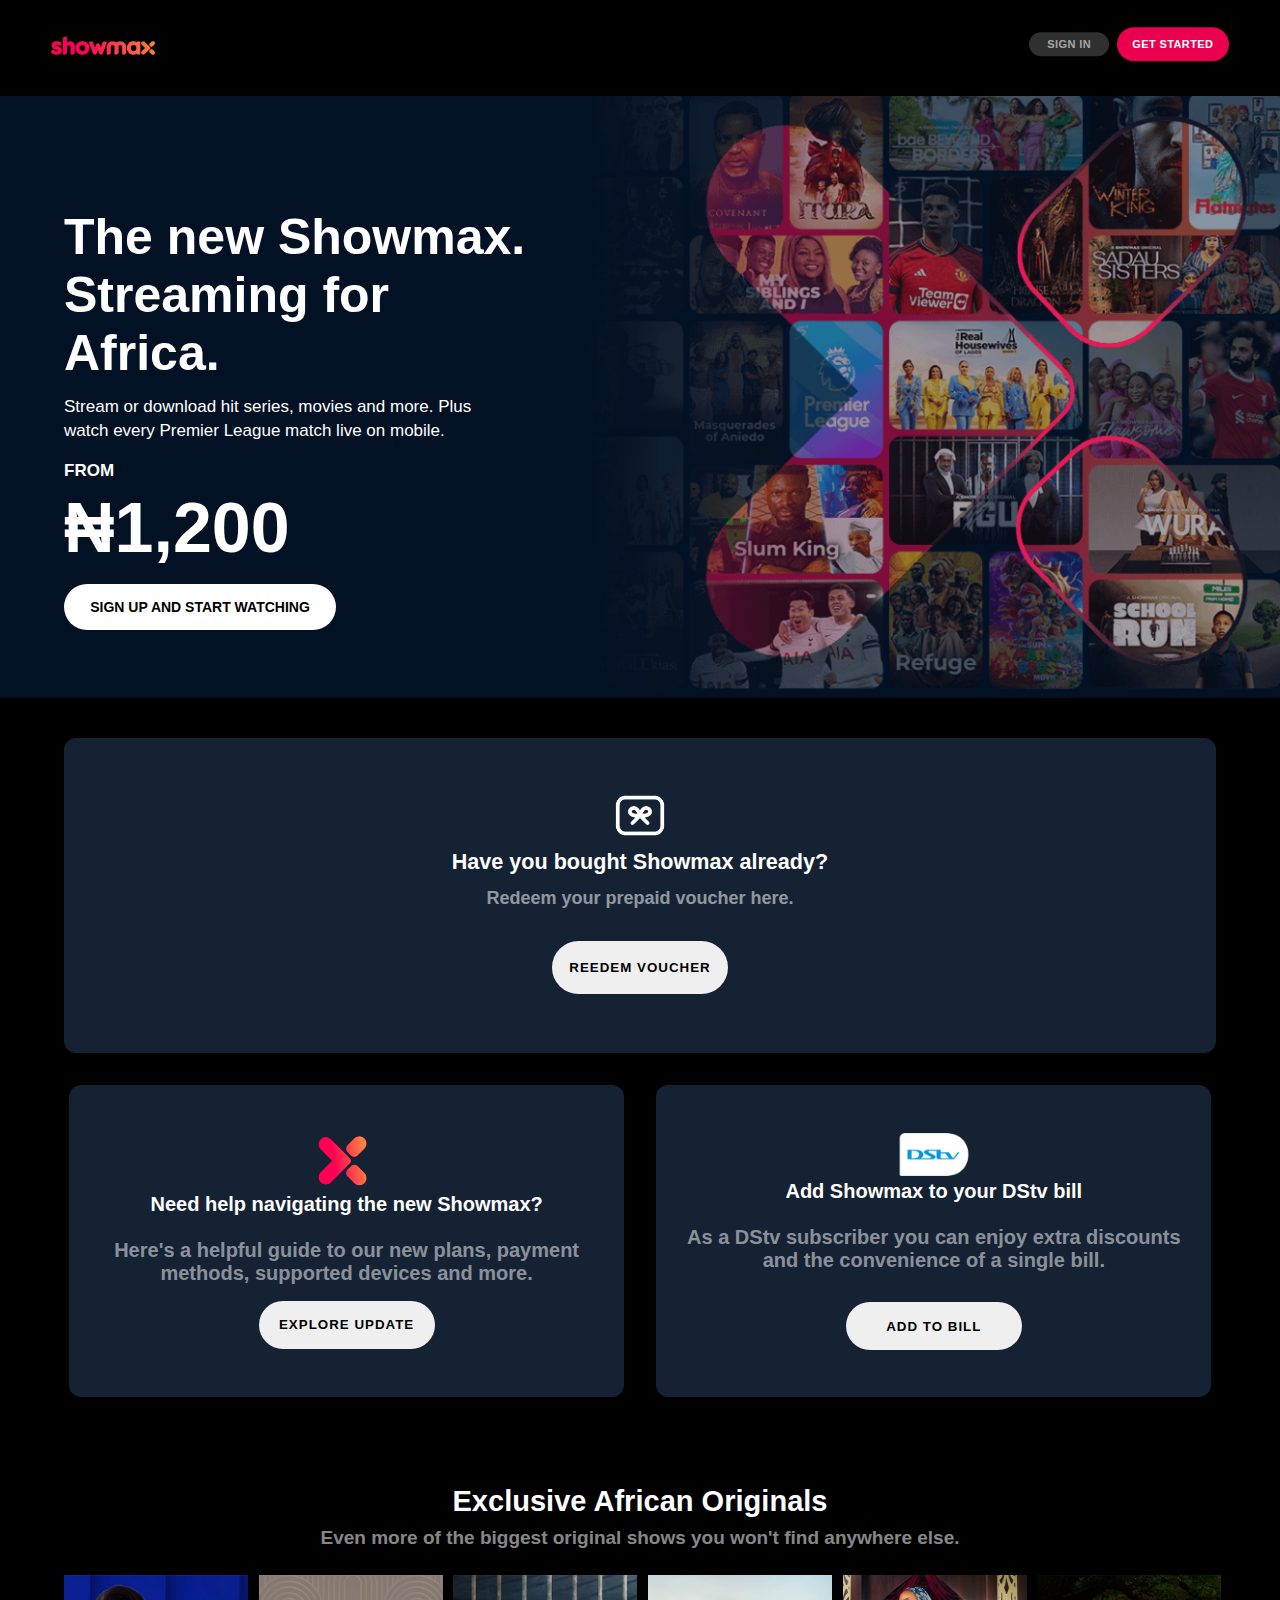
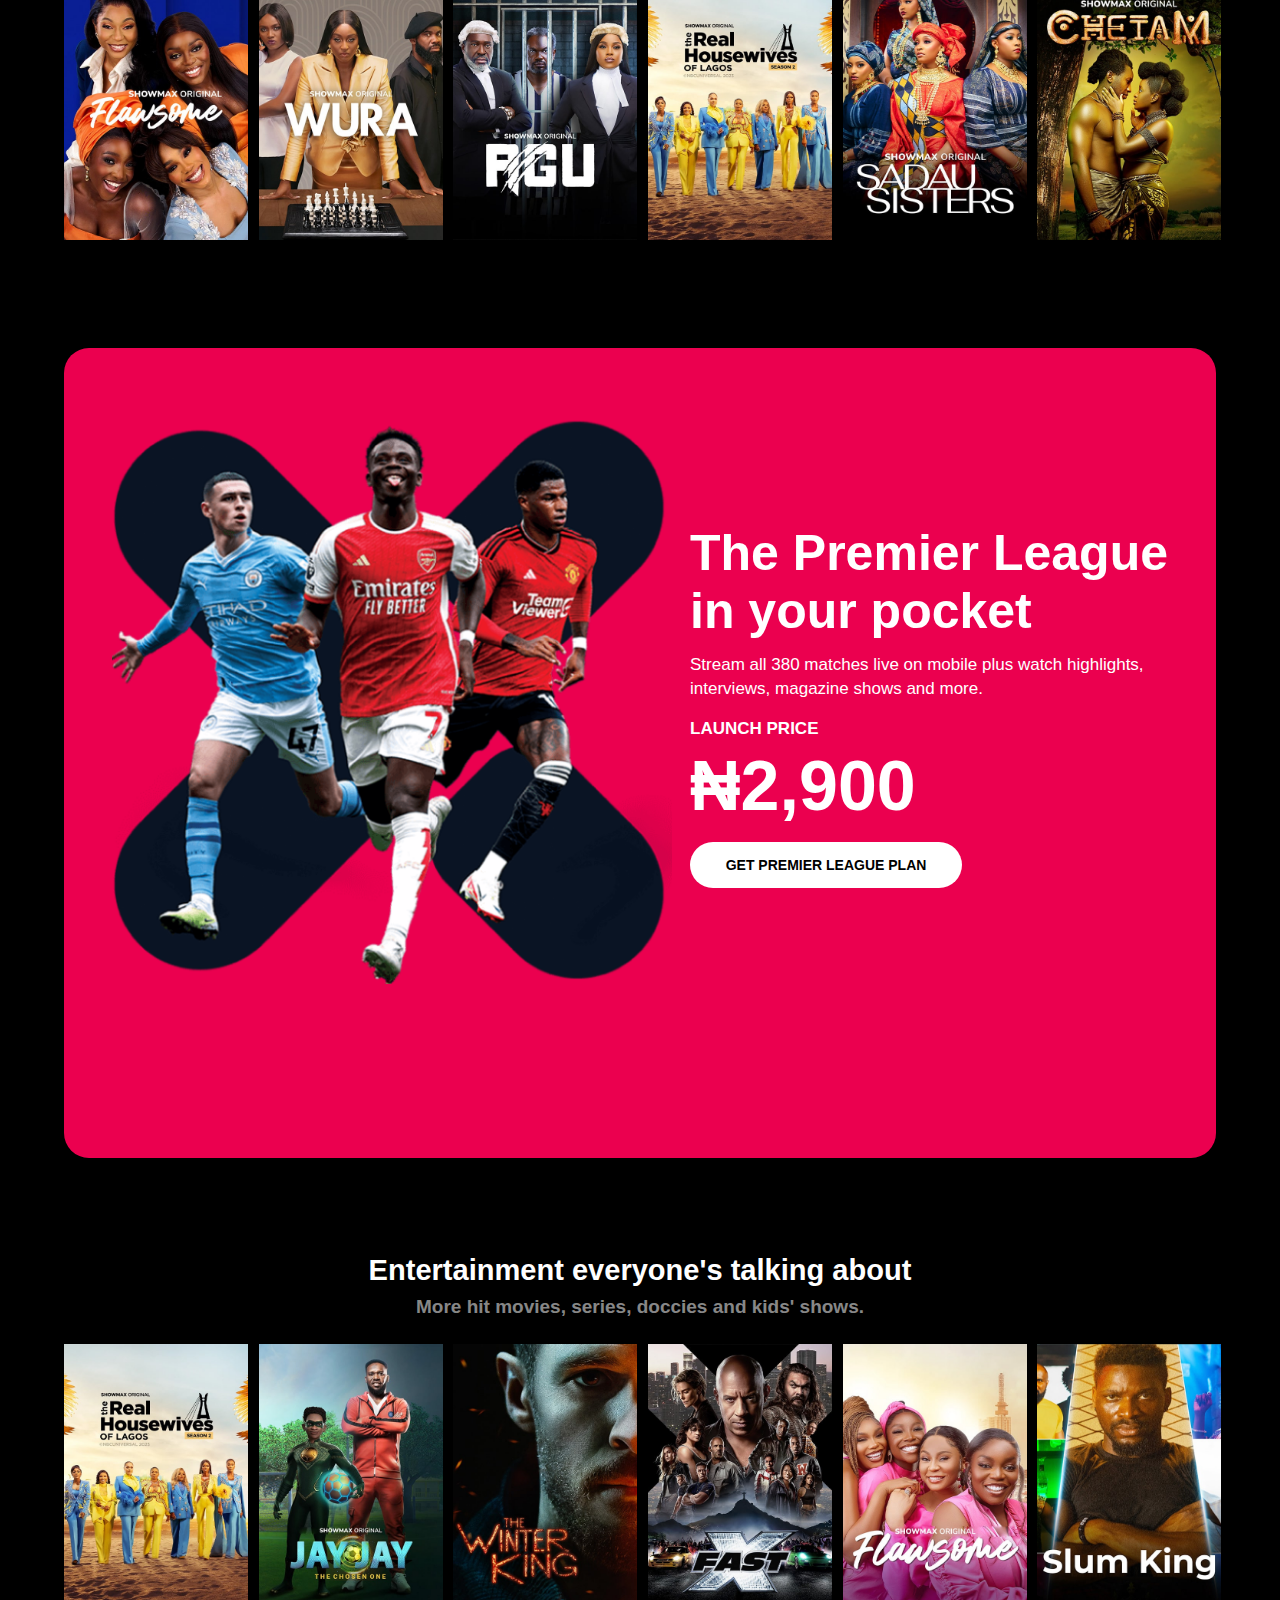
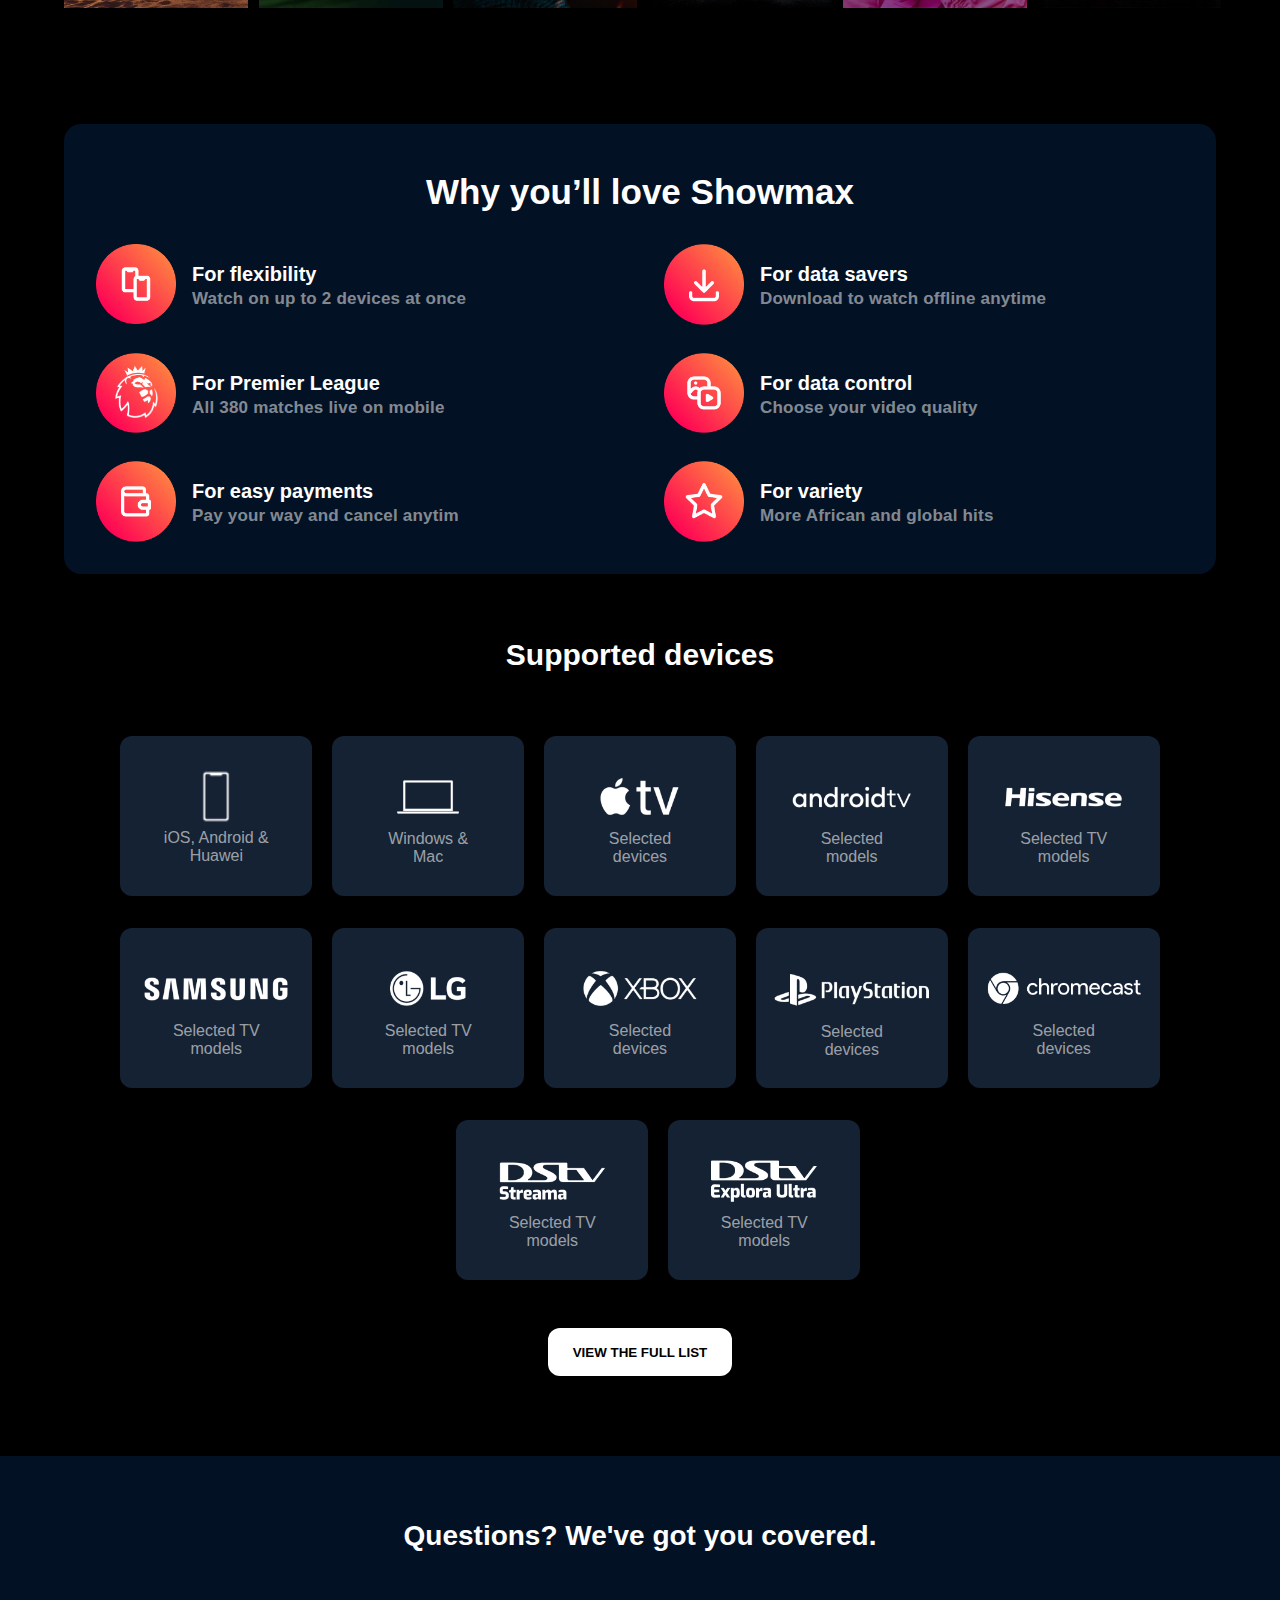
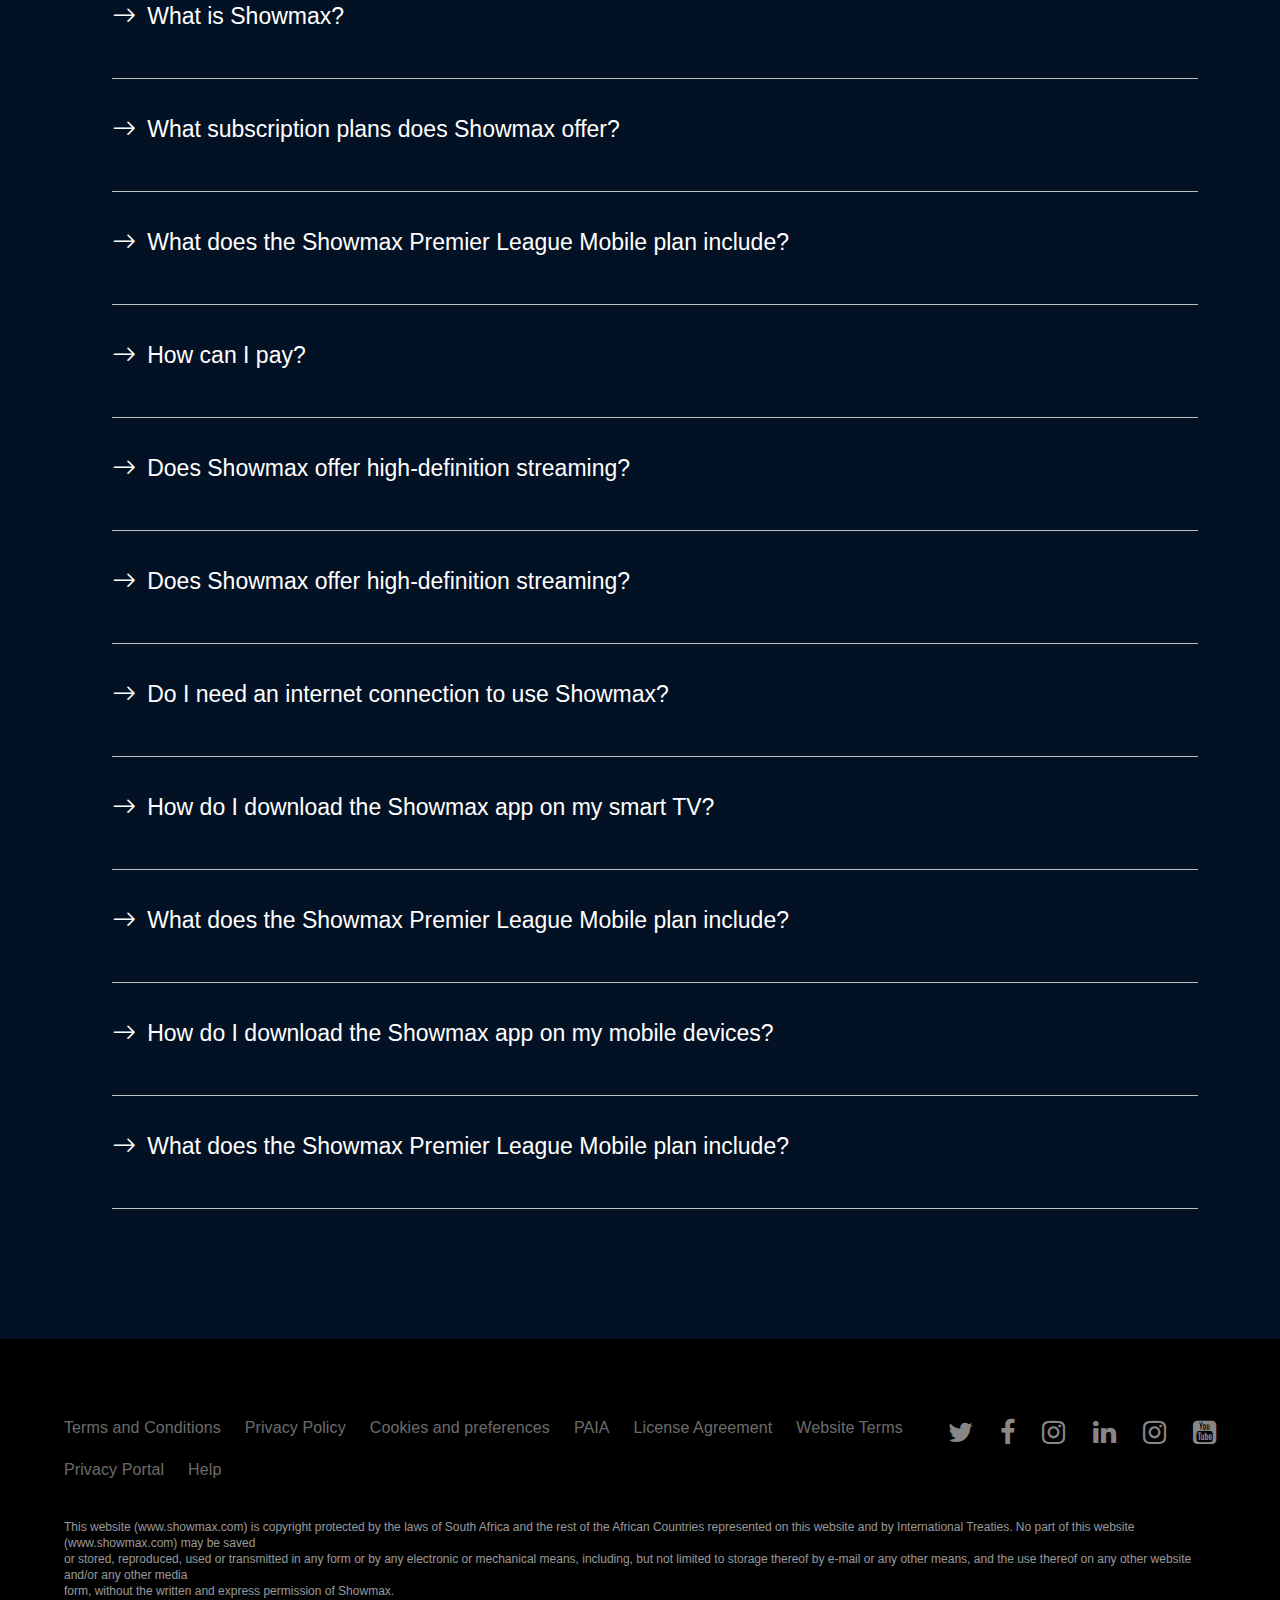
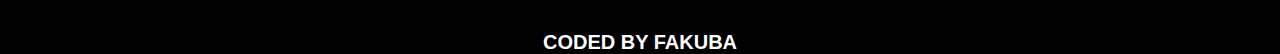
==== index.html @ 528fc51c "All updated files" ====
<!DOCTYPE html>
<html lang="en">
<head>
    <meta charset="UTF-8">
    <meta name="viewport" content="width=device-width, initial-scale=1.0">
    <link rel="stylesheet" href="index.css">
    <link rel="stylesheet" href="https://cdn.jsdelivr.net/npm/bootstrap-icons@1.3.0/font/bootstrap-icons.css">
    <link rel="stylesheet" href="https://cdnjs.cloudflare.com/ajax/libs/font-awesome/4.7.0/css/font-awesome.min.css">
    <title>SHOW MAX</title>
</head>
<body>
    <!-- Header start -->
    <header>
        <nav>
            <div class="logo">
              <a href="./index.html"><img src="IMG-PROJECT/Showmax_logo_full-removebg-preview.png" alt="logo"></a>
                </div>
            <div class="logins">
                    <button class="sign-in"><a href="Sign in/index.html">SIGN IN</a></button>
                    <button class="get-started"><a href="Sign-in con/index.html">GET STARTED</a></button>
                    </div>
         </nav>
    </header>
    <!-- Header ends -->

    <!-- hero page start -->
     <div class="section-1">
        <div class="section-1-inner">
            <div class="text">
                <p>The new Showmax.<br>Streaming for Africa.<span>Stream or download hit series, movies and more. Plus<br>
                    watch every Premier League match live on mobile.</span><break class="break">FROM</break><br><a> ₦1,200</a>
                    <button class="watch"><a href="Sign-in con/index.html">SIGN UP AND START WATCHING</a></button></p>
                </div>
                <div class="hero-img">
                      <img src="IMG-PROJECT/hero-img 1.PNG" alt="img">
                </div>
            </div>
     </div>
    <!-- hero page ends -->

    <!-- section 2 start -->
    <div class="section-2">
       <div class="section-2-inner">
          <center>
            <div class="img-badge">
                <img src="IMG-PROJECT/voucher-icon-desktop.png" alt="badge">
            </div>
        </center>
          <div class="text">
            <h5>Have you bought Showmax already?
              <p>Redeem your prepaid voucher here.</p></h5>
          </div>
          <div class="voucher"><button><a href="">REEDEM VOUCHER</a></button></div>
        </div>
    </div>
    <!-- section 2 ends -->

    <!-- section 3 start -->

    <div class="section-3">
      <div class="section-3-inner">
           <div class="box-1">
            <center>
                <div class="img-box-1">
                    <img src="IMG-PROJECT/showmax-icon_full-colour_3_02-02-2024 (1).png" alt="">
                    </div>
            </center>
              <div class="text-box-1">
                <h5>Need help navigating the new Showmax?<span><br> Here's a helpful guide to our new plans, payment methods, supported devices and more.</span></h5>

               </div>
              <div class="button-box-1">
                <button><a href="Update/">EXPLORE UPDATE</a></button>
                   </div>
                 </div>
            <div class="box-2">
                <center>
                    <div class="img-box-2">
                        <img src="IMG-PROJECT/dstv-desktop-2x.png" alt="">
                     </div>
                </center>
                <div class="text-box-2">
                    <h5>Add Showmax to your DStv bill<span><br>As a DStv subscriber you can enjoy extra discounts and the convenience of a single bill.</span></h5>
                 </div>
                 <div class="button-box-2">
                    <button><a href="">ADD TO BILL</a></button>
                 </div>

               </div>
         </div>
   </div>
 <!-- section 3 ends -->

 <!-- section-4 start -->
     <div class="section-4">
        <div class="section-4-inner">
             <div class="text-inner">
                 <h5>
                    Exclusive African Originals<br>
                   <span>
                    Even more of the biggest original shows you won't find anywhere else.
                  </span>
                 </h5>
             </div>
            <div class="section-4-inner-advertisement">
               <div class="img-box"><img src="IMG-PROJECT/ng_homepage_showmax originals_01-min.jpg" alt=""></div>
               <div class="img-box"><img src="IMG-PROJECT/ng_homepage_showmax originals_02-min.jpg" alt=""></div>
               <div class="img-box"><img src="IMG-PROJECT/ng_homepage_showmax originals_03-min.jpg" alt=""></div>
               <div class="img-box"><img src="IMG-PROJECT/ng_homepage_showmax originals_04-min.jpg" alt=""></div>
               <div class="img-box"><img src="IMG-PROJECT/ng_homepage_showmax originals_05-min.jpg" alt=""></div>
               <div class="img-box"><img src="IMG-PROJECT/ng_homepage_showmax originals_06-min.jpg" alt=""></div>
               </div>
            </div>
     </div>
<!-- section-4 ends -->

<!-- section 5 start -->
     <div class="section-5">
        <div class="section-5-inner">
          <div class="img-box">
            <img src="IMG-PROJECT/ball.PNG" alt="">
          </div>
          <div class="text">
            <p>The Premier League<br>in your pocket<span>Stream all 380 matches live on mobile plus watch highlights,<br>
               interviews, magazine shows and more.</span><break class="break">LAUNCH PRICE</break><br><a> ₦2,900</a>
                <button class="watch"><a href="">GET PREMIER LEAGUE PLAN</a></button></p>
         </div>

        </div>
</div>


<!-- section 5 ends -->

<!-- section 6 start -->

<div class="section-6">
  <div class="section-6-inner">
       <div class="text-inner">
           <h5>
            Entertainment everyone's talking about<br>
             <span>
              More hit movies, series, doccies and kids' shows.
            </span>
           </h5>
       </div>
      <div class="section-6-inner-advertisement">
         <div class="img-box"><img src="IMG-PROJECT/ng_homepage_most popular-01-min.jpg" alt=""></div>
         <div class="img-box"><img src="IMG-PROJECT/ng_homepage_most popular-02-min.jpg" alt=""></div>
         <div class="img-box"><img src="IMG-PROJECT/ng_homepage_most popular-03-min.jpg" alt=""></div>
         <div class="img-box"><img src="IMG-PROJECT/ng_homepage_most popular-04-min.jpg" alt=""></div>
         <div class="img-box"><img src="IMG-PROJECT/ng_homepage_most popular-05-min.jpg" alt=""></div>
         <div class="img-box"><img src="IMG-PROJECT/ng_homepage_most popular-06-min.jpg" alt=""></div>
         </div>
      </div>
</div>
  <!-- section-6 ends -->

  <!-- section 7 start -->
    <div class="section-7">
       <div class="section-7-inner">
        <div class="text-inner">
          <h5>
            Why you’ll love Showmax

          </h5>
         </div>
         <div class="section-7-inner-box">
         <div class="box-control">
          <div class="box-1">
            <div class="boxes">
                <img src="IMG-PROJECT/icon_for-flexibility-01-1_11012024.png" alt="">
            </div>
            <div class="text">
              <h5>For flexibility<br><span>Watch on up to 2 devices at once

              </span></h5>
            </div>
          </div>
          <div class="box-1">
            <div class="boxes">
              <img src="IMG-PROJECT/icon_for-data-savers-01-2_11012024.png" alt="">

            </div>
            <div class="text">
              <h5>For data savers<br><span>Download to watch offline anytime</span></h5>
            </div>
          </div>
          <div class="box-1">
            <div class="boxes">
             <img src="IMG-PROJECT/icon_for-premier-league-01-3_11012024.png" alt="">
            </div>
            <div class="text">
              <h5>For Premier League<br><span>All 380 matches live on mobile</span></h5>
            </div>
          </div>
          <div class="box-1">
            <div class="boxes">
              <img src="IMG-PROJECT/icon_for-data-control-01-4_11012024.png" alt="">
            </div>
            <div class="text">
              <h5>For data control<br><span>Choose your video quality</span></h5>
            </div>
          </div>
          <div class="box-1">
            <div class="boxes">
              <img src="IMG-PROJECT/icon_for-ease-01-5_11012024.png" alt="">
            </div>
            <div class="text">
              <h5>For easy payments<br><span>Pay your way and cancel anytim</span></h5>
            </div>
          </div>
          <div class="box-1">
            <div class="boxes">
                 <img src="IMG-PROJECT/icon_for-variety-01-6_11012024.png" alt="">
            </div>
            <div class="text">
              <h5>For variety<br><span>More African and global hits</span></h5>
            </div>
          </div>
            </div>

       </div>


    </div>
<!-- section 7 ends -->


<!-- section 8 start -->
    <div class="section-8">
      <div class="section-8-inner">
          <div class="text"><h5>Supported devices</h5>
           </div>
        <div class="mobiles">
          <div class="img-box">
            <img src="IMG-PROJECT/icon_ios-android-01-1.png" alt=""><p>iOS, Android &<br>
              Huawei</p></div>
            <div class="img-box">
            <img src="IMG-PROJECT/icon_windows-mac-01-2.png" alt=""><p>Windows &<br>
              Mac</p></div>
            <div class="img-box">
            <img src="IMG-PROJECT/icon_appletv-01-3.png" alt=""><p>Selected<br>
              devices</p></div>
            <div class="img-box">
            <img src="IMG-PROJECT/icon_androidtv-01-4.png" alt=""><p>Selected<br>
              models</p></div>
            <div class="img-box">
            <img src="IMG-PROJECT/icon_hisensetv-01-5.png" alt=""><p>Selected TV<br>
              models</p></div>
            <div class="img-box">
            <img src="IMG-PROJECT/icon_samsung-01-7.png" alt=""><p>Selected TV<br>
              models</p></div>
            <div class="img-box">
            <img src="IMG-PROJECT/icon_lg-01-6.png" alt=""><p>Selected TV<br>
              models</p></div>
            <div class="img-box">
            <img src="IMG-PROJECT/icon_xbox-01-8.png" alt=""><p>Selected<br>
              devices</p></div>
            <div class="img-box">
            <img src="IMG-PROJECT/icon_playstation-01-12.png" alt=""><p>Selected<br>
              devices</p></div>
            <div class="img-box">
            <img src="IMG-PROJECT/icon_chromecast-01-11.png" alt=""><p>Selected<br>
              devices</p></div>
              <div class="img-box">
                <img src="IMG-PROJECT/icon_dstvstreama-01-9.png" alt=""><p>Selected TV<br>
                  models</p></div>
                <div class="img-box">
                 <img src="IMG-PROJECT/icon_dstv_explora-01-10.png" alt=""><p>Selected TV<br>
                  models</p></div>
            
        </div>
        <div class="product-button"><button><a href="./Update/index.html">VIEW THE FULL LIST</a></button></div>
         
  </div>
</div> 
<!-- section 8 ends-->

<!-- section 9 start -->
<div class="section-9">
  <div class="section-9-inner">
    <h3>Questions? We've got you covered.</h3>
   <button class="accordion" > <i class="bi bi-arrow-right" style="font-size: 1.5rem;"></i>What is Showmax?<div class="underline"></div>
</button>
<div class="panel">
  <p>Showmax is an ad-free video-on-demand service that brings you a wide array of series, movies, documentaries, Showmax Originals, kids’ shows, and Premier League games. With one low monthly price, you get unlimited access, new content added weekly, and the freedom to watch anytime. Plus, there are no contracts, so you can cancel whenever you wish.
  </p>
</div>
<button class="accordion"> <i class="bi bi-arrow-right" style="font-size: 1.5rem;"></i>What subscription plans does Showmax offer?<div class="underline"></div></button>
<div class="panel">
  <p>Showmax offers a variety of plans to suit your viewing preferences:
    <ul>
      <li>
        <h5>Showmax Entertainment plan for all devices</h5><p>This is the standard Showmax plan that offers customers a range of series, movies, kids’ shows, documentaries including Showmax Originals, MultiChoice originals, and shows from NBC, HBO, Sony, BBC, Sky, Peacock, and other networks on up to five different devices, with two simultaneous streams.</p>
      </li>
      <li>
        <h5>Showmax Entertainment Mobile plan</h5><p>This is the mobile version of the Showmax Entertainment plan, and it offers customers the same content at half the price, available on one mobile device.</p>
      </li>
      <li>
        <h5>Showmax Premier League Mobile</h5><p>This mobile-only plan includes live streaming of every Premier League match, match highlights, behind-the-scenes content, talk shows, interviews, and more.</p>
      </li>
      <h4>Please note that this plan is available only on mobile devices.</h4>
     </ul>
  </p>
</div>

<button class="accordion"> <i class="bi bi-arrow-right" style="font-size: 1.5rem;"></i>What does the Showmax Premier League Mobile plan include?<div class="underline"></div></button>
<div class="panel">
  <p>Showmax Premier League Mobile offers live streaming of every Premier League match, match highlights, behind-the-scenes content, talk shows, interviews, and more. <h4>Please note that this plan is available only on mobile devices.
  </h4></p>
</div>
<button class="accordion"> <i class="bi bi-arrow-right" style="font-size: 1.5rem;"></i>How can I pay?<div class="underline"></div></button>
<div class="panel">
  <p>Showmax offers several payment methods to suit your preferences. For now, you can pay with your Visa and MasterCard credit and debit cards, by adding to your DStv bill or using prepaid vouchers. Other payment methods will be added over time, and these will be communicated as they become available.


  </p>
</div>

<button class="accordion"> <i class="bi bi-arrow-right" style="font-size: 1.5rem;"></i>Does Showmax offer high-definition streaming?<div class="underline"></div></button>
<div class="panel">
  <p>Yes, Showmax has embraced higher viewing resolutions for better quality images. All content is available at 1080p or above, ensuring that you enjoy your favourite shows and movies in crisp, clear high definition.e magna aliqua. Ut enim ad minim veniam, quis nostrud exercitation ullamco laboris nisi ut aliquip ex ea commodo consequat.</p>
</div>
<button class="accordion"> <i class="bi bi-arrow-right" style="font-size: 1.5rem;"></i>Does Showmax offer high-definition streaming?<div class="underline"></div></button>
<div class="panel">
  <p><ul>
    <li>
      <h5>Showmax provides flexible viewing options to fit your lifestyle. With the Entertainment plan for all devices, you can enjoy streaming on up to two screens simultaneously.</h5>
    </li>
    <li>
     <h5>
      Our mobile-only plans, which include the Entertainment Mobile plan and Premier League Mobile, are designed for single-screen viewing on a mobile device.

     </h5>
    </li>
  </ul>
</p>
</div>

<button class="accordion"><i class="bi bi-arrow-right" style="font-size: 1.5rem;"></i>Do I need an internet connection to use Showmax?<div class="underline"></div></button>
<div class="panel">
  <p><ul>
    <li><h5>Web: Chrome 102+ (Windows/Mac); Firefox 102+ (Windows/Mac); MS Edge 102+ (Windows/Mac); Safari 14+ (Mac)</h5></li>
    <li><h5>Mobile iOS: 14 or above</h5></li>
    <li><h5>Mobile Android: 7.0 or above</h5></li>
    <li><h5>Mobile Huawei</h5></li>
    <li><h5>LG TV: LG WebOS 3.5 or above; 2016+; LG WebOS 3.0-3.5 ‚Ai support being added for launch</h5></li>
    <li><h5>Samsung TV: 2016+</h5></li>
    <li><h5>Hisense TV: 2018+</h5></li>
    <li><h5>STBs: STB Explora Ultra; STB Streama</h5></li>
    <li><h5>
      Android TV: Wide variety of Android TV-enabled Smart TVs, such as Sony Bravia, and set-top boxes, including NVIDIA Shield, running Android OS 5.1</h5></li>
    <li><h5>Apple TV: Apple TV HD (4th Generation or above) with tvOS 16 or above</h5></li>
    <li><h5>Chromecast: 1st Generation or above including Chromecast with Google TV</h5></li>
    <li><h5>PlayStation: PlayStation 4; PlayStation 5</h5></li>
    <li><h5>Xbox: Xbox One; Xbox Series X; Xbox Series S</h5></li>
  </ul></p>
</div>
<button class="accordion"> <i class="bi bi-arrow-right" style="font-size: 1.5rem;"></i>How do I download the Showmax app on my smart TV?<div class="underline"></div></button>
<div class="panel">
  <p>
    Showmax offers 5.1 Dolby surround sound, but please note that this feature is only available with the Entertainment plan for all devices and can be experienced on compatible TV systems. This immersive audio experience elevates your viewing, bringing cinematic sound right into your living room.
    
    </p>
</div>

<button class="accordion"><i class="bi bi-arrow-right" style="font-size: 1.5rem;"></i>What does the Showmax Premier League Mobile plan include?<div class="underline"></div></button>
<div class="panel">
  <p>While we'd love for you to stay, if you decide to cancel your subscription, the process is straightforward.
    <ul>
      <li>Simply log in to your account at www.showmax.com</li>
      <li>Select your profile avatar and navigate to "Account".</li>
      <li>Under Plans & Payments, select “Manage plan”.</li>
      <li>Select “Cancel plan” to cancel your subscription.</li>
    </ul>
    <p>
      If you require any assistance, our support team is available to help at <a href="">showmax.com/ng/help.</a>
    </p>
  </p>
</div>
<button class="accordion"><i class="bi bi-arrow-right" style="font-size: 1.5rem;"></i>How do I download the Showmax app on my mobile devices?<div class="underline"></div></button>
<div class="panel">
  <p>To start streaming with Showmax, download our app by following these steps:
    <ul>
      <li>Search for the Showmax app on your smart TV app store.</li>
      <li>Install the free Showmax app that appears in the search result></li>
      <li>Log in with your Showmax account to enjoy seamless streaming and downloading.</li>
      <li>(You will need to have set up your account on the website [showmax.com] before logging in on the app. If you don’t remember your username, you can find it in the My Account section on showmax.com.)
        .</li>
    </ul>
    <p>
</div>

<button class="accordion"><i class="bi bi-arrow-right" style="font-size: 1.5rem;"></i>What does the Showmax Premier League Mobile plan include?<div class="underline"></div></button>
<div class="panel">
  <p>Visit the App Store, Google Play or Huawei app Store on your device.
    <ul>
      <li>Search for Showmax.</li>
      <li>Install the free Showmax app that appears in the search results.</li>
      <li>Log in with your Showmax account to enjoy seamless streaming and downloading.</li>
      <li>(You will need to have set up your account on the website [showmax.com] before logging in on the app. If you don’t remember your username, you can find it in the My Account section on showmax.com.)
        .</li>
    </ul>
    <p>
</div>
    </div>
      </div>
    </div>
  </div>
    </div>
        </div>
         </div>
      </div>
   </div>
</div>
<!-- section 9 ends -->

<!-- footer start -->
   <div class="footer">
    <div class="footer-inner">
      <div class="footer-details">
        <ul>
          <li><a href="">Terms and Conditions</a></li>
          <li><a href="">Privacy Policy</a></li>
          <li><a href="">Cookies and preferences</a></li>
          <li><a href=""> PAIA</a></li>
          <li><a href="">License Agreement</a></li>
          <li><a href="">Website Terms</a></li>
          <li><a href="">Privacy Portal</a></li>
          <li><a href="">Help</a></li>
        </ul>
        </div>
        <div class="icon">
          <div class="web-page"></i><a href=""><i class='fa fa-twitter' style='font-size:27px'></i></a>
          </div>
          <div class="web-page"><a href=""><i class='fa fa-facebook' style='font-size:27px'></i></a>
          </div>
          <div class="web-page"><a href=""><i class='fa fa-instagram' style='font-size:27px'></i></a>
          </div>
          <div class="web-page"><a href=""><i class='fa fa-linkedin' style='font-size:27px'></i></a>
          </div>
          <div class="web-page"><a href=""><i class='fa fa-instagram' style='font-size:27px'></i></a>
          </div>
          <div class="web-page"><a href=""><i class='fa fa-youtube-square' style='font-size:27px'></i></a>
          </div>
        </div>
        </div>
      <p class="footer-text">This website (www.showmax.com) is copyright protected by the laws of South Africa and the rest of the African Countries represented on this website and by International Treaties. No part of this website (www.showmax.com) may be saved<br>
         or stored, reproduced, used or transmitted in any form or by any electronic or mechanical means, including, but not limited to storage thereof by e-mail or any other means, and the use thereof on any other website and/or any other media<br> form, without the written and express permission of Showmax.</p>
         <h3 class="owner">CODED BY FAKUBA</h3>
    </div>
 </div>

<!-- footer ends -->
</body>
<script>
  var acc = document.getElementsByClassName("accordion");
  var i;
  
  for (i = 0; i < acc.length; i++) {
    acc[i].addEventListener("click", function() {
      this.classList.toggle("active");
      var panel = this.nextElementSibling;
      if (panel.style .display === "block"){
        panel.style.display = "none";
      } else {
        panel.style.display = "block";
      }
    });
  }
  </script>
</html>
---- index.css ----
*{
    padding: 0;
    margin: 0;
    box-sizing: border-box;
    }
    body{
    background-color: black;
    font-family: 'Trebuchet MS', 'Lucida Sans Unicode', 'Lucida Grande', 'Lucida Sans', Arial, sans-serif;
    }

    /* header start */
    header{
    background-color: black;
    height: 6rem;
    }
    nav{
    display: flex;
    flex-wrap: nowrap;
    justify-content: space-between;
    max-width: 92%;
    margin: 0 auto;
    transform: translateY(2.3rem);
    }
    .logo img{
    width: 6.5rem;
    }
    .logins{
    transform: translateY(-.6rem);
    }
    .sign-in{
    margin-right: .2rem;
    width: 5rem;
    height: 1.5rem;
    border-radius: 40px;
    background-color:#ffffff30;
    border: none;
    }
    .sign-in a{
    text-decoration: none;
    color: rgba(255, 255, 255, 0.582);
    font-size: 11px;
    letter-spacing: .4px;
    font-weight: bold;
    }
    .sign-in a:hover{
    color: white;
    font-size: 12px;
    }
    .get-started{
    width: 7rem;
    height: 2.1rem;
    border-radius: 65px;
    background-color:#EB004F;
    border: none;
    }
    .get-started a{
    text-decoration: none;
    color: white;
    font-size: 11px;
    font-weight: bold;
    letter-spacing: .4px;
    }
    /* header ends *
    /* hero page start */
    .section-1{
    background-color: #031124;
    min-height: 50vh;
    }
    .section-1 .section-1-inner{
    display: flex;
    justify-content: space-between;
    }
    .section-1 .section-1-inner .text{
    transform: translateY(7rem);
    }
    .section-1 .text p{
    color: white;
    font-size: 50px;
    font-weight:bolder;
    margin-left: 4rem;
    }
    .section-1 .text p span{
    display: block;
    font-size: 17px;
    font-weight: lighter;
    line-height: 1.5rem;
    transform: translateY(.8rem);
    }
    .text  break{
    font-size: 17px;
    }
    .text a{
    font-size: 70px;
    font-weight: 700;
    width: 100%;
    }
    .text .watch{
    display: block;
    width: 17rem;
    height: 2.9rem;
    border-radius: 47px;
    border: none;
    background-color: #EB004F;
    margin-top: 1rem;

    }
    .text .watch a{
    color: #ffff;
    text-decoration: none;
    font-size: 14px;
    font-weight: bold;
    }
    .hero-img{
    background-color: #031124;
    padding-left: -2rem;
    }
    .hero-img img{
    width: 100%;
    height: auto;

    }
    /* hero page ends*/

    /* section 2 start */
    .section-2{
    min-height: 30vh;
    }
    .section-2-inner{
    max-width: 90%;
    margin: 0 auto;
    min-height: 30vh;
    margin-top: 2.5rem;
    border-radius: 12px;
    margin-bottom: 3rem;
    background-color: #152233;
    padding:1rem;
    }
    .img-badge img{
    margin-top: 2rem;
    width: 9rem;
    text-align: center;
    }
    .section-2-inner .text{
    font-size: 26px;
    color: white;
    text-align: center;

    }
    .section-2-inner .text p{
    margin-top: .8rem;
    }
    .voucher{
    text-align: center;
    margin-top: 2rem;
    height: 6rem;
    }
    .voucher button{
    height: 3.3rem;
    width: 11rem;
    border-radius: 30px;
    border: none;
    }
    .voucher button a{
    text-decoration:none ;
    color: #000;
    font-weight:700;
    letter-spacing: 1px;
    font-family: 'Gill Sans', 'Gill Sans MT', Calibri, 'Trebuchet MS', sans-serif
    }
    .section-2-inner .text p{
    font-size: 18px;
    color: rgba(255, 255, 255, 0.546);
    }
    /* section 2 ends*/
    .section-3{
    margin-top: -2.5rem;
    }

    /* section 3 start */
    .section-3-inner{
    display: flex;
    margin: 0 auto;
    max-width: 93%;
    column-gap: 2rem;
    min-height: 40vh;
    padding: 1.5rem;
    }
    .section-3-inner .box-1{
    background-color: #152233;
    border-radius: 12px;
    padding: 1rem;
    }
    .img-box-1 img{
    width: 9rem;
    margin-top: 2rem;

    }
    .section-3-inner .box-2{
    background-color: #152233;
    border-radius: 12px;
    padding: 1rem;
    }
    .img-box-2 img{
    width: 7rem;
    margin-top: 2rem;
    }
    .section-3-inner h5{
    color: white;
    font-size: 20px;
    font-weight: 800;
    }
    .section-3-inner h5 span{
    color: rgba(255, 255, 255, 0.518);
    font-size: 20px;
    display: block;
    }
    .text-box-1{
    text-align: center;
    }
    .text-box-2{
    text-align: center;
    }
    .button-box-1{ 
    text-align: center;
    }
    .button-box-1 button{
    height: 3rem;
    width: 11rem;
    border-radius: 30px;
    border-style: dotted;
    border: none;
    justify-content: center;
    margin-top: 1rem;
    margin-bottom: 1rem;
    }
    .button-box-1 button a{
    text-decoration: none;
    color: black;
    font-weight: 600;
    letter-spacing: 1px;
    font-family: 'Gill Sans', 'Gill Sans MT', Calibri, 'Trebuchet MS', sans-serif;
    }
    .button-box-2{
    text-align: center;
    }
    .button-box-2 button{
    height: 3rem;
    width: 11rem;
    border-radius: 30px;
    border-style: dotted;
    border: none;
    margin-top: 1.9rem;
    margin-bottom: 1rem;
    font-family: 'Gill Sans', 'Gill Sans MT', Calibri, 'Trebuchet MS', sans-serif
    }
    .button-box-2 button a{
    text-decoration: none;
    color: black;
    font-weight: 600;
    letter-spacing: 1px;
    }

    /* section 3 ends */

    /* section 4 start */
    .section-4-inner{
    margin:0 auto;
    max-width: 90%;
    }
    .text-inner{
    color: #fff;
    text-align: center;
    margin-bottom: 1.5rem;
    margin-top: 4rem;
    font-size:35px;
    font-weight: 800;
    }
    .text-inner span{
    color: #ffffff8a;
    font-size: 19px;
    margin-top: 2rem;
    }
    .section-4-inner-advertisement{
    display: grid;
    column-gap: 2rem;
    grid-template-columns: repeat(auto-fit,minmax(10rem,1fr));
    }
    .section-4-inner-advertisement img{
    width: 100%;
    height: auto;
    }
    /* section 4 ends */

    /* section-5 start */
    .section-5-inner{
    margin: 0 auto;
    max-width: 90%;
    background-color: #EB004F;
    margin-top: 6.5rem;
    min-height: 90vh;
    display: flex;
    justify-content: space-between;
    border-radius: 25px;
    padding: 0 3rem 0 3rem;
    column-gap: 1rem;
    }
    .section-5 .section-5-inner .img-box img{
    width: 100%;
    height: auto;
    margin-top: 4rem;

    }
    .section-5 .section-5-inner .text{
    transform: translateY(5rem);
    margin-top:4rem;

    }
    .section-5 .text p{
    color: white;
    font-size: 50px;
    font-weight:bolder;
    font-family: Nunito, Helvetica, Arial, sans-serif;
    }
    .section-5 .text p span{
    display: block;
    font-size: 17px;
    font-weight: lighter;
    line-height: 1.5rem;
    transform: translateY(.8rem);
    }
    .text  break{
    font-size: 17px;
    }
    .text a{
    font-size: 70px;
    font-weight: 700;
    width: 100%;
    }
    .text .watch{
    display: block;
    width: 17rem;
    height: 2.9rem;
    border-radius: 47px;
    border: none;
    background-color: #fff;
    margin-top: 1rem;

    }
    .text .watch a{
    color: #000;
    text-decoration: none;
    font-size: 14px;
    font-weight: bold;
    }
    /* section-5 ends */
    /* section 6 start */
    .section-6-inner{
    margin:0 auto;
    max-width: 90%;
    }
    .text-inner{
    color: #fff;
    text-align: center;
    margin-bottom: 1.5rem;
    margin-top: 4rem;
    font-size:35px;
    font-weight: 800;
    }
    .text-inner span{
    color: #ffffff8a;
    font-size: 19px;
    margin-top: 2rem;
    }
    .section-6-inner-advertisement{
    display: grid;
    column-gap: 2rem;
    grid-template-columns: repeat(auto-fit,minmax(10rem,1fr));
    }
    .section-6-inner-advertisement img{
    width: 100%;
    height: auto;
    }
    /* section 6 ends */

    /* section 7 start */

    .section-7-inner{
    margin: 0 auto;
    max-width: 90%;
    min-height: 50vh;
    background-color: #031124;
    margin-top: 7rem;
    border-radius: 17px;
    }
    .section-7-inner .box-1{
    display: flex;

    }
    .section-7-inner .box-1{
    width: 24rem;
    column-gap: 1rem;
    align-items: center;
    }
    .section-7-inner .box-1 .text{
    justify-content: flex-start;


    }
    .section-7-inner .text-inner h5{
    padding-top: 3rem;
    margin-bottom: 2rem;
    font-size: 35px;

    }
    .section-7-inner  .text h5{
    font-size: 20px;
    color: #fff;
    }
    .section-7-inner .text h5 span{
    font-size: 17px;
    letter-spacing: .2px;
    color: #ffffff85;

    }
    .section-7-inner .box-1{
    margin-bottom: 1.5rem;
    }
    .box-control{
    display: grid;
    grid-template-columns:repeat(auto-fit,minmax(23rem,1fr)) ;
    column-gap:1rem;
    padding-left: 2rem;
    }
    .section-7-inner .box-1 .boxes{
    width: 5rem;
    }
    .section-7-inner .box-1 .boxes img{
    width: 100%;
    height: auto;
    }

    /* section-7 ends */

    /* section-8 start */
    .section-8-inner{
    margin: 0 auto;
    max-width: 70%;
    min-height: 60vh;
    }
    .section-8-inner .text  h5{
    color: #fff;
    margin-top: 4rem;
    margin-bottom: -3rem;
    text-align: center;
    font-size: 30px;
    }
    .mobiles{
    display: grid;
    grid-template-columns:repeat(5,1fr);
    min-height: 40vh;
    margin-top: 6rem;
    align-items: center;
    justify-items: center;
    padding: 1rem;

    }
    .product-button{
    text-align: center;
    }
    .product-button button{
    height: 3rem;
    width: 11.5rem;
    border: none;
    border-radius: 12px;
    background-color: #fff;
    margin-bottom: 5rem;
    }
    .product-button button a{
    color: #000;
    text-decoration: none;
    font-weight: 900;
    }
    .mobiles  .img-box:nth-of-type(11){
    transform: translateX(21rem);
    }
    .mobiles  .img-box:nth-of-type(12){
    transform: translateX(21rem);
    }
    .mobiles .img-box{
    padding-top: 2rem;

    }
    .mobiles .img-box{
    background-color: #152233;
    height: 10rem;
    margin-bottom: 2rem;
    width: 12rem;
    border-radius: 12px;
    }

    .mobiles .img-box img{
    width:100%;

    }
    .img-box p{
    color: rgba(255, 255, 255, 0.587);
    text-align: center;
    }

    /* section-8 ends */
    /* section 9 start */

    .section-9{
    background-color: #031124;
    padding-bottom: 9rem;
    }

    .section-9-inner{
    max-width: 90%;
    margin: 0 auto;


    }
    .section-9-inner h3{
    text-align: center;
    color: #fff;
    font-size: 28px;
    padding-top:4rem;
    }
    .accordion .underline{
    width: 100%;
    height: 1px;
    margin-top: 3rem;
    margin-bottom: -2rem;
    background-color: #ffffffbd;

    }
    .accordion {
    background-color: #031124;
    color: #fff;
    cursor: pointer;
    padding: 18px;
    padding-left: 3rem;
    width: 100%;
    border: none;
    text-align: left;
    outline: none;
    font-size: 23px;
    margin-top: 2rem;

    }
    .accordion .bi-arrow-right{
    column-gap: 3rem;
    padding-right:.7rem;

    }
    @keyframes animate{
    0%{
    transform:scale(0%);
    }
    100%{
    transform:scale(100%);
    }
    }
    .panel {
    padding: 0 18px;
    display: none;
    background-color: #031124;
    overflow: hidden;
    }
    .panel p{
    color: #fff;
    padding-left: 2rem;
    animation-duration: 1;
    animation: animate  .8s;
    }
    .panel  ul li{
    color:white;
    margin-left: 3rem;
    margin-top: 1rem;
    animation-duration: 1;
    animation: animate  .8s;
    }
    .panel  ul li h5{
    font-size: 16px;
    font-weight: 900;
    animation-duration: 1;
    animation: animate  .8s;
    }
    .panel  ul li p{
    margin-top: .7rem;
    margin-left: -2rem;
    animation-duration: 1;
    animation: animate  .8s;
    }
    .panel p a {
    color: #fff;
    }

    .panel p {
    margin-top: 1rem;
    }
    .panel  ul  h4{
    color:white;
    margin-left: 3rem;
    margin-top: 1rem;
    font-size: 18px;
    }
    .panel ul{
    margin-top: 1rem;

    }
    .panel h4{
    color: #fff;
    margin-left: 2rem;
    animation-duration: 1;
    animation: animate  .8s;
    }
    /* section 9 ends */

    /* footer start */
    .footer{
    min-height: 30vh;
    }
    .footer-inner{
    margin: 0 auto;
    max-width: 90%;
    display: flex;
    /* flex-wrap: wrap; */
    justify-content: space-around;
    }
    .footer-details ul{
    display: flex;
    flex-wrap: wrap;
    gap: 1.5rem;
    margin-top: 5rem;
    }
    .footer-details ul li {
    list-style: none;

    }
    .footer-details ul li a{
    color: #ffffff6e;
    text-decoration: none;
    letter-spacing: .1px;
    }
    .footer-details ul li a:hover{
    color: #fff;
    }
    .icon{
    display: flex;
    margin-top:5rem ;
    color: #fff;
    gap: 1.7rem;
    }
    .icon .web-page a{
    color: #ffffff8e;
    }
    .footer-text{
    color: #fff;
    font-size: 12px;
    margin-top: 4rem;
    }
    .icon .web-page a:hover{
    color: #EB004F;

    }
    .footer-text{
    max-width: 86%;
    color: #ffffff9a;
    margin: 0 auto;
    margin-top: 2.5rem;
    line-height: 1rem;
    margin-bottom: 2rem;
    }
    .owner{
    color: #fff;
    font-size: 20px;
    text-align: center;
    }
    /* footer ends */

    /* RESPONSIVENESS START */

    /* HEADER START */
    @media only screen and (max-width:329px){
    .logo img{
    width: 4rem;
    }
    }
    @media only screen and (max-width:292px){
    .logo img{
    width: 2rem;
    }
    }
    @media only screen and (max-width:256px){
    .logo img{
    width: .9rem;
    }
    }
    @media only screen and (max-width:236px){
    .logo img{
    display: none;
    }
    }
    /* HEADER ENDS */
    /* Hero page Start */
    @media only screen and (max-width:973px){
    .section-1{
    padding-bottom: 2rem;
    }

    }
    @media only screen and (max-width:958px){
    .section-1{
    padding-bottom: 6rem;
    }
    .hero-img img{
    transform: translateY(2.5rem);
    }
    }
    @media only screen and (max-width:958px){
    .hero-img img{
    transform: translateY(3rem);
    }
    }
    @media only screen and (max-width:827px){
    .hero-img img{
    transform: translateY(8);
    }
    }
    @media only screen and (max-width:820px){
    .hero-img img{
    transform: translateY(0);
    }
    }
    @media only screen and (max-width:820px){
    .hero-img{
    width: 61rem;
    margin-left:-9rem ;

    }
    }
    @media only screen and (max-width:694px){
    .hero-img{
    width: 61rem;
    margin-left:-9rem ;

    }
    }
    @media only screen and (max-width:537px){
    .hero-img{
    width: 61rem;
    margin-left:-5rem ;

    }
    }

    @media only screen and (max-width:1320px){
    .section-1 .section-1-inner .text{
    transform: translateY(7rem);
    }
    }
    @media only screen and (max-width:1072px){
    .section-1 .section-1-inner .text{
    transform: translateY(3rem);
    }
    }
    @media only screen and (max-width:820px){
    .section-1 .section-1-inner{
    flex-wrap:wrap-reverse;
    }
    .section-1 .section-1-inner .text{
    text-align: center;
    margin: 0 auto;
    position: relative;
    left: -2rem;
    }
    .text .watch{
    position: relative;
    left: 4rem;
    }
    }
    @media only screen and (max-width:422px){
    .text .watch{
    position: relative;
    left: 2rem;
    }
    }
    @media only screen and (max-width:397px){
    .text .watch{
    position: relative;
    left: 1.5rem;
    }
    }
    @media only screen and (max-width:360px){
    .text .watch{
    position: relative;
    left: .9rem;
    }
    }
    @media only screen and (max-width:334px){
    .text .watch{
    position: relative;
    left: -.5rem;
    overflow: hidden;
    }
    }
    @media only screen and (max-width:295px){
    .text .watch{
    position: relative;
    left: -1rem;
    }
    }
    @media only screen and (max-width:290px){
    .text .watch{
    position: relative;
    left: -1.5rem;
    }
    }

    @media only screen and (max-width:1223px){
    .section-1 .text p {
    font-size: 50px;
    }
    }
    @media only screen and (max-width:308px){
    .section-1 .text {
    width: 100%;
    }
    .text .watch{
    width: 100%;
    position: relative;
    left: -.4rem;
    }
    .section-1 .text p{
    width: 100%;
    font-size: 20px;
    }
    .section-1 .text a{
    font-size: 30px;
    }
    }
    .text a{
    width: 100%;
    }
    @media only screen and (max-width:1222px){
    .section-1 .text p {
    font-size: 35px;
    }
    .text a{
    font-size: 48px;
    }
    .section-1 .text p span{
    font-size: 17px;
    }
    .text break{
    font-size: 12px;
    }
    }
    @media only screen and (max-width:310px){
    .text .watch{
    width: 13rem;
    }
    .text .watch a{
    font-size: 11px;
    padding: 4px;

    }
    .section-1-inner .text p{
    width: 15rem;
    justify-content: center;
    }
    .section-1-inner .watch{
    justify-content: center;
    position: relative;
    left: 3%;
    }
    }



    /* hero page ends */
    /* sdction 2 start */
    @media only screen and (max-width:820px){
    .section-2-inner{
    max-width: 94%;
    margin-top: 1.5rem;
    }
    }


    /* section 2 ends */

    /* section3 start */
    @media only screen and (max-width:960px){
    .button-box-2 button{
    margin-top: 2.8rem;

    }

    }
    @media only screen and (max-width:820px){
    .button-box-2 button{
    margin-top:1rem;

    }
    }
    @media only screen and (max-width:820px){
    .section-3-inner{
    display: block;
    max-width: 100%;

    }
    .section-3-inner .box-1{
    margin-top:-.2rem;
    }
    .section-3-inner .box-2{
    margin-top: 1.4rem;
    }

    }
    @media only screen and (max-width:478px){
    .section-3-inner{
    padding: 1rem;

    }

    }
    /* section3 ends*/
    /* section-4 start */
    @media only screen and (max-width:1316px){
    .section-4-inner-advertisement img{
    width: 11.5rem;
    }
    .section-4-inner-advertisement{
    column-gap: 1rem;
    }
    }
    @media only screen and (max-width:1239px){
    .section-4-inner-advertisement{
    grid-template-columns: 1fr 1fr;
    column-gap: 1.5rem;
    }
    .section-4-inner-advertisement img{
    width: 100%;
    margin-bottom: 1rem;
    }
    }
    @media only screen and (max-width:700px){
    .section-4-inner-advertisement{
    grid-template-columns: 1fr 1fr;
    column-gap: 1rem;
    }

    }

    /* section-4 ends */

    /* section-5 ends */
    @media only screen and (max-width:1316px){
    .section-5{
    padding-bottom: 2rem;
    }
    .section-5 .section-5-inner .img-box{
    width: 35rem;
    } 
    }
    @media only screen and (max-width:973px){
    .section-5{
    padding-bottom: 2rem;
    }

    }
    @media only screen and (max-width:958px){
    .section-5{
    padding-bottom: 6rem;
    }
    .img-box img{
    transform: translateY(2.5rem);
    }
    }
    @media only screen and (max-width:958px){
    .img-box{
    transform: translateY(3rem);
    }
    }
    @media only screen and (max-width:827px){
    .img-box img{
    transform: translateY(8);
    }
    }
    @media only screen and (max-width:820px){
    .img-box img{
    transform: translateY(0);
    }
    }
    @media only screen and (max-width:1320px){
    .section-5 .section-5-inner .text{
    transform: translateY(7rem);
    }
    }
    @media only screen and (max-width:1072px){
    .section-5 .section-5-inner .text{
    transform: translateY(3rem);
    }
    }
    @media only screen and (max-width:820px){
    .section-5 .section-5-inner{
    flex-wrap: wrap;
    padding-bottom:6rem ;
    }
    .section-5 .section-5-inner .text{
    text-align: center;
    margin: 0 auto;
    position: relative;
    left: -2rem;
    }
    .section-5 .text p{
    font-size: 20px;
    position: relative;
    left: 4%;
    }
    }
    @media only screen and (max-width:380px){
    .section-5-inner .text p{
    position: relative;
    left: 2%;
    }
    }
    @media only screen and (max-width:820px){

    }
    @media only screen and (max-width:1223px){
    .section-5 .text p {
    font-size: 50px;
    }
    }
    @media only screen and (max-width:308px){
    .section-5 .text {
    width: 100%;
    }
    .section-5 .text p{
    width: 100%;
    }
    }
    .text a{
    width: 100%;
    }
    @media only screen and (max-width:1222px){
    .section-5 .text p {
    font-size: 35px;
    }
    .text a{
    font-size: 48px;
    }
    .section-5 .text p span{
    font-size: 17px;
    }
    .text break{
    font-size: 12px;
    }
    }
    @media only screen and (max-width:310px){
    .text .watch{
    width: 13rem;
    }
    .text .watch a{
    font-size: 11px;
    padding: 4px;

    }
    .section-5-inner .text p{
    width: 15rem;
    font-size:1.8rem;
    justify-content: center;
    }
    .section-5-inner .text span{
    width: 13rem;
    }
    .section-5-inner .watch{
    justify-content: center;
    position: relative;
    left: 3%;
    }
    }

    /* section-5 ends */

    /* section 6 start */
    @media only screen and (max-width:1316px){
    .section-6-inner-advertisement img{
    width: 11.5rem;
    }
    .section-6-inner-advertisement{
    column-gap: 1rem;
    }
    }
    @media only screen and (max-width:1239px){
    .section-6-inner-advertisement{
    grid-template-columns: 1fr 1fr;
    column-gap: 1.5rem;
    }
    .section-6-inner-advertisement img{
    width: 100%;
    margin-bottom: 1rem;
    }
    }
    @media only screen and (max-width:700px){
    .section-6-inner-advertisement{
    grid-template-columns: 1fr 1fr;
    column-gap: 1rem;
    }

    }


    /* section 6 ends */

    /* section 7 start */
    @media only screen and (max-width:467px){
    .section-7-inner .box-1{
    width: 19rem;
    column-gap: 1rem;
    }
    }
    @media only screen and (max-width:368px){
    .section-7-inner .box-1{
    width: 15rem;
    column-gap: 1rem;
    }
    }
    @media only screen and (max-width:306px){
    .section-7-inner .box-1{
    width: 12rem;
    column-gap: 1rem;
    }
    }
    @media only screen and (max-width:246px){
    .section-7-inner .box-1{
    width: 9rem;
    column-gap: 1rem;
    }
    }
    @media only screen and (max-width:198px){
    .section-7-inner .box-1{
    width: 6rem;
    column-gap: 1rem;
    }
    }
    /* section 7 ends */

    /* section-8 start */
    @media only screen and (max-width:1317px){
    .section-8-inner{
    max-width: 84%;
    }
    .mobiles{
    column-gap: 1rem;
    }
    }
    @media only screen and (max-width:1180px){
    .section-8-inner{
    max-width: 89%;
    }
    .mobiles{
    display: grid;
    grid-template-columns: repeat(auto-fit,minmax(13rem,1fr));
    }
    .mobiles .img-box:nth-of-type(11){
    transform: translateX(0);
    column-gap: 1rem;
    display: block;
    }
    .mobiles  .img-box:nth-of-type(12){
    transform: translateX(0);
    }

    }
    @media only screen and (max-width:954px){
    .mobiles .img-box:nth-of-type(11){
    transform: translateX(0);
    column-gap: 1rem;
    margin-top: 2.6rem;
    }
    .mobiles  .img-box:nth-of-type(12){
    transform: translateX(0);
    margin-top: 2.7rem;

    }
    }
    @media only screen and (max-width:946px){
    .mobiles .img-box:nth-of-type(11){
    transform: translateX(0);
    column-gap: 1rem;
    margin-top: 2.6rem;
    }
    .mobiles  .img-box:nth-of-type(12){
    transform: translateX(0);

    }
    }
    @media only screen and (max-width:773px){
    .mobiles  .img-box:nth-of-type(12){
    transform: translateX(0);
    margin-top: 0;

    }
    }
    @media only screen and (max-width:960px){
    .mobiles{
    display: grid;
    grid-template-columns: repeat(auto-fit,minmax(20rem,1fr));

    }
    .mobiles .img-box{
    width: 100%;
    height: 18rem;
    }
    .mobiles p{
    margin-top: 2rem;

    }

    }
    @media only screen and (max-width:772px){
    .mobiles p{
    margin-top: -2rem;

    }
    }
    @media only screen and (max-width:749px){
    .mobiles p:nth-of-type(1){
    margin-top:.4rem;

    }
    }
    @media only screen and (max-width:673px){
    .mobiles p{
    margin-top: -.9rem;

    }
    .mobiles .img-box{
    height: 16rem;
    }

    }
    @media only screen and (max-width:616px){
    .mobiles p{
    margin-top: -1rem;

    }
    .mobiles .img-box{
    height: 16rem;
    }
    }

    @media only screen and (max-width:534px){
    .mobiles p{
    margin-top: -1rem;

    }
    .mobiles .img-box{
    height: 13rem;
    }
    }

    @media only screen and (max-width:390px){
    .mobiles{
    display: grid;
    grid-template-columns: repeat(auto-fit,minmax(10rem,1fr));
    }
    }


    /* section-8 ends*/
    /* section 9 start  */

    /* footer 9 start  */
    @media only screen and (max-width:700px){
    .accordion{
    font-size: 20px;
    /* width: 100%; */
    }
    .panel p{
    font-size: 13px;
    line-height: 1.5rem;
    }
    p ul li{
    font-size: 4px;
    line-height: 1.5rem;
    font-weight: lighter;
    }

    }   
    @media only screen and (max-width:500px){
    .section-9-inner{
    max-width: 100%;
    }
    }


    /* section 9 ends */

    /* footer  start  */
    @media only screen and (max-width:766px){
    .footer-inner{
    flex-wrap: wrap;
    }
    }
    @media only screen and (max-width:1316px){
    .footer-text{
    max-width:90% ;
    line-height: 1rem;
    }
    }


    /* footer  ends */



    /* RESPONSIVENESS ENDS */
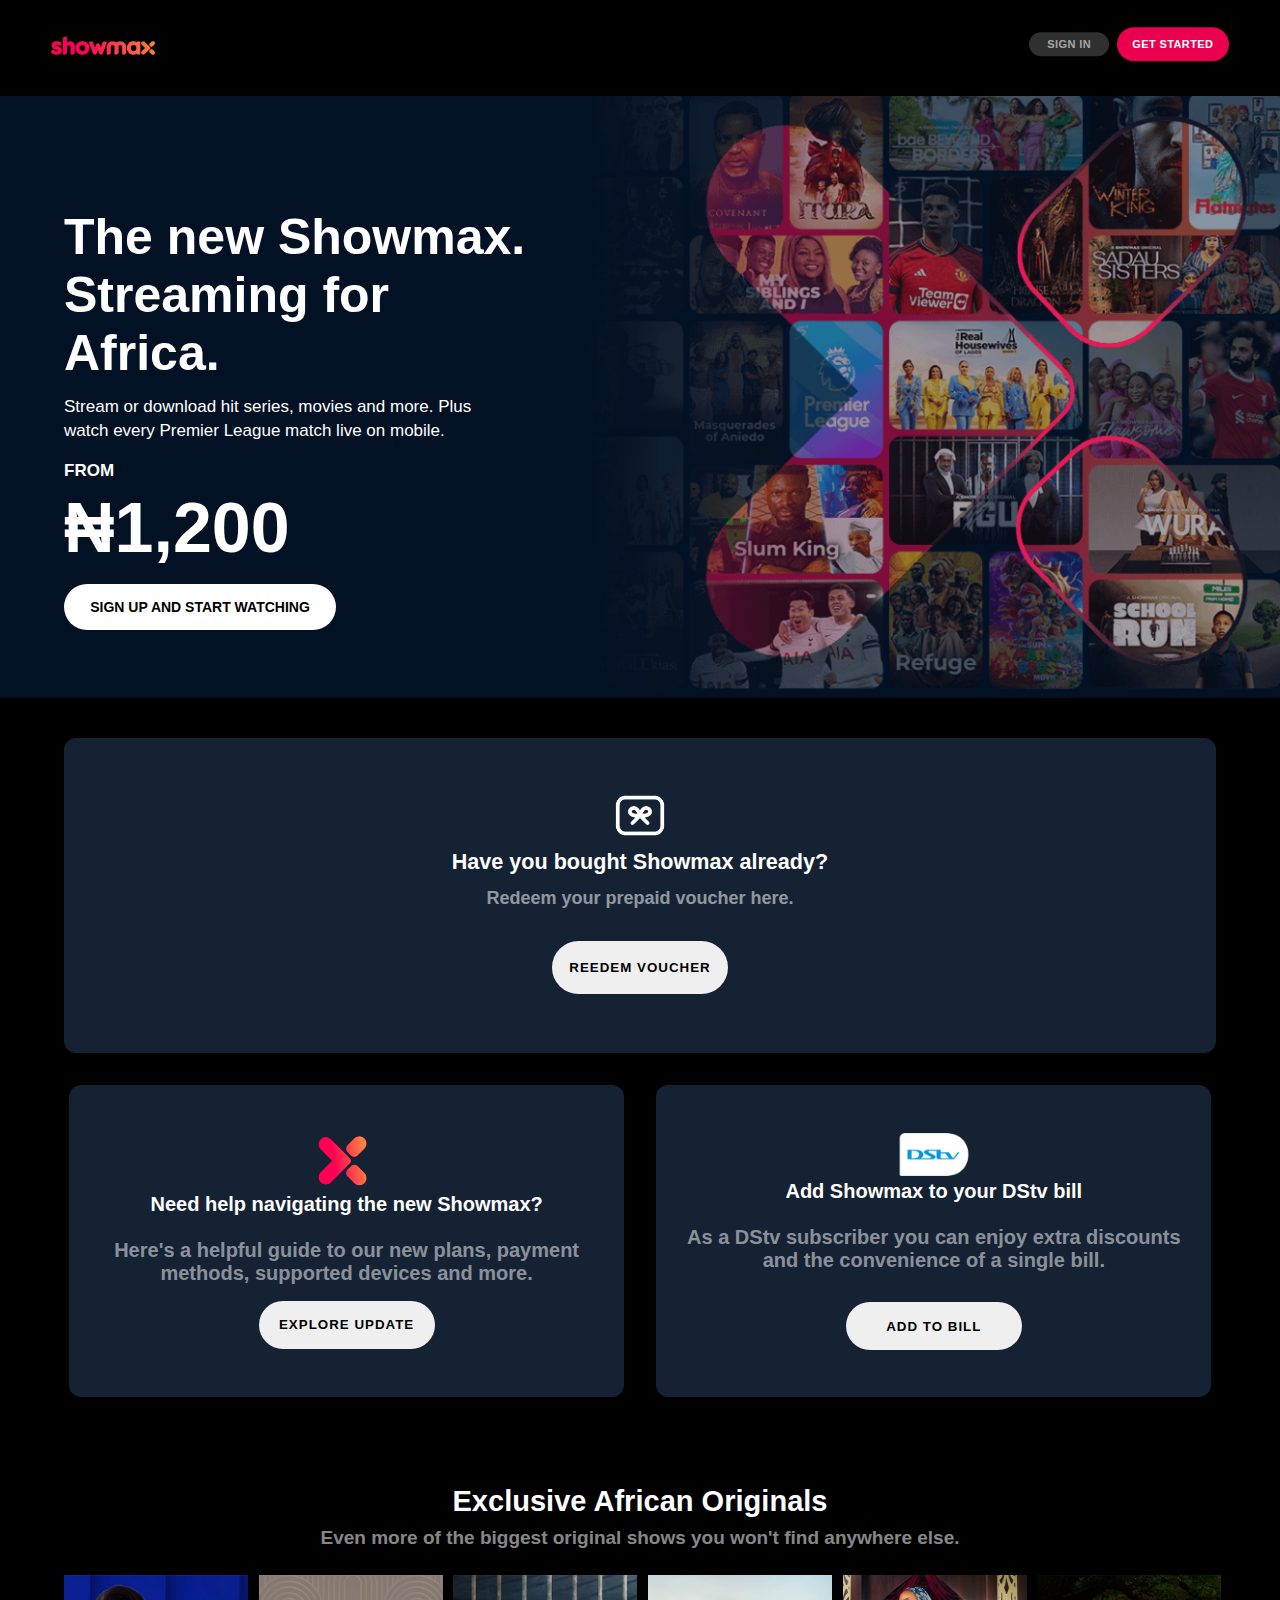
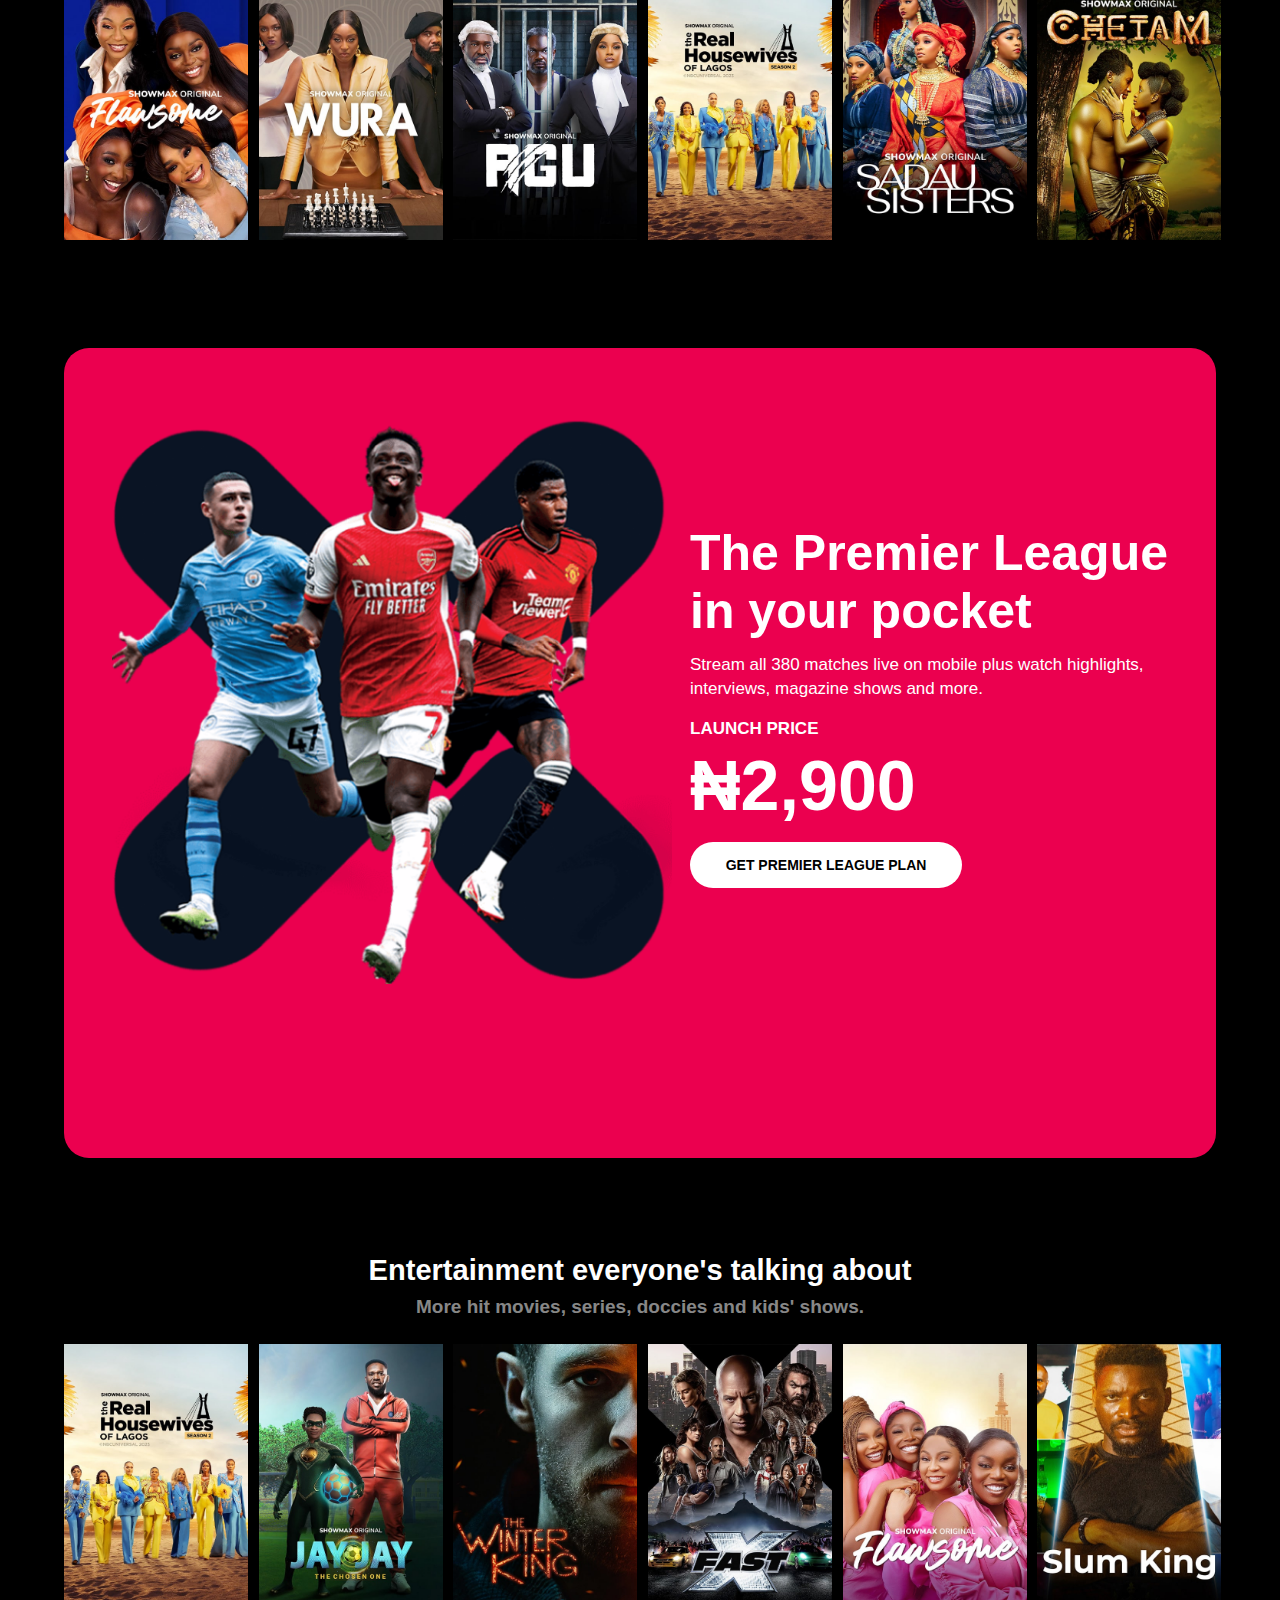
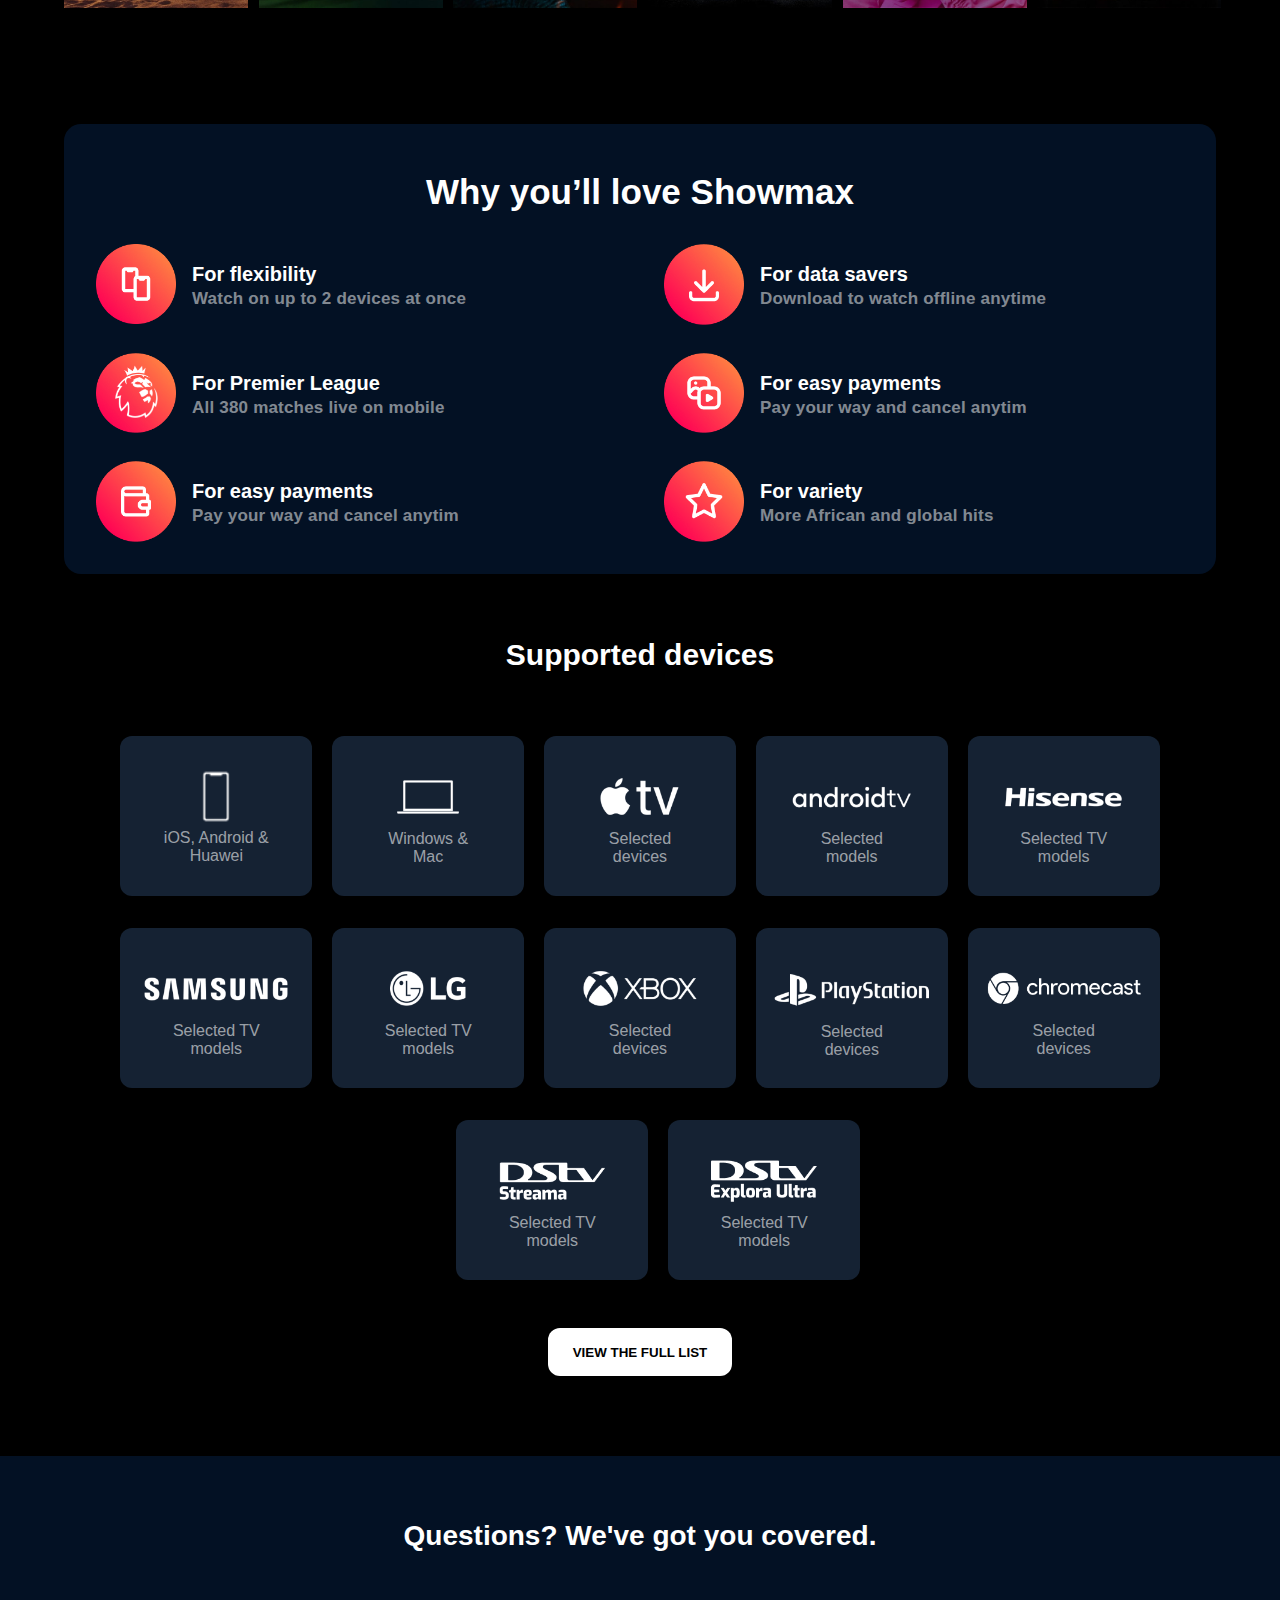
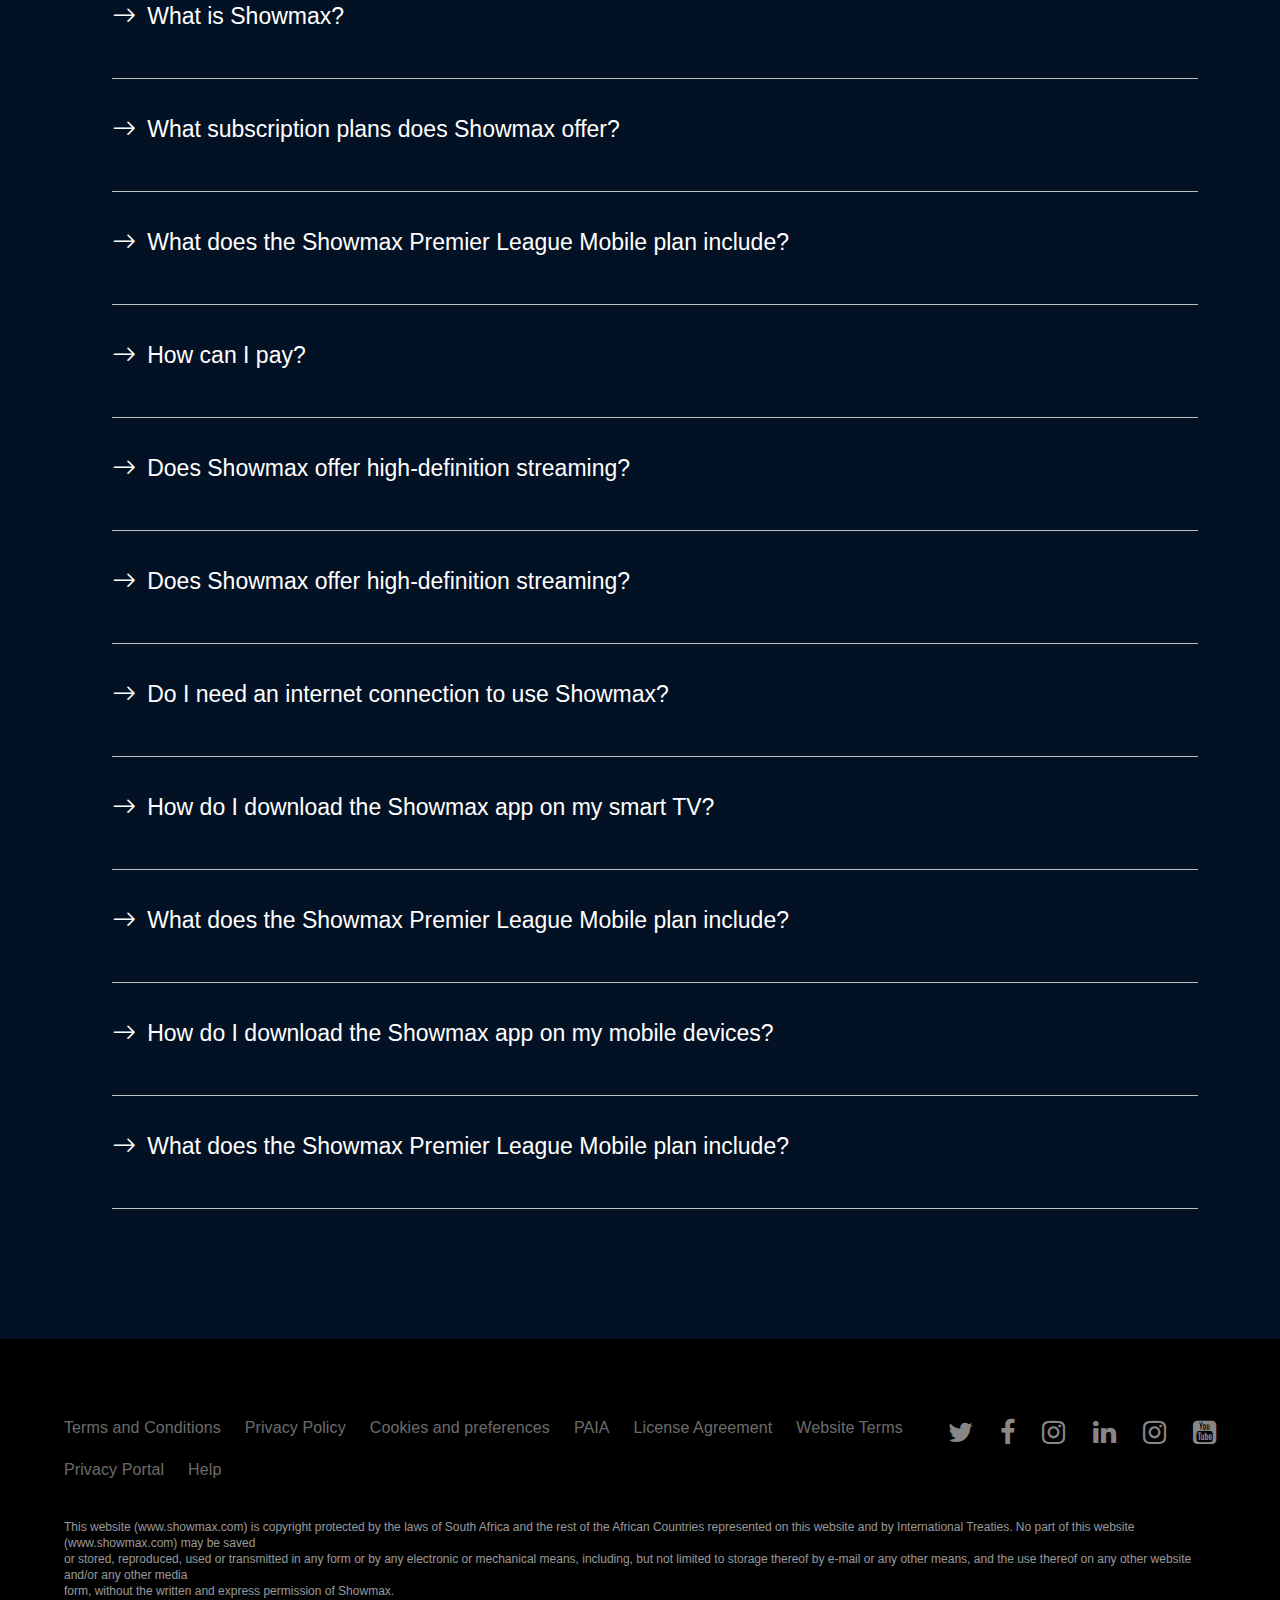
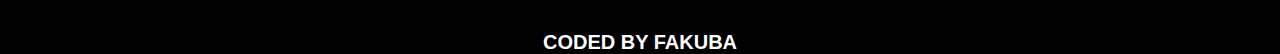
==== commit ce537691: "All updated files" ====
--- a/index.html
+++ b/index.html
@@ -50,7 +50,7 @@
             <h5>Have you bought Showmax already?
               <p>Redeem your prepaid voucher here.</p></h5>
           </div>
-          <div class="voucher"><button><a href="">REEDEM VOUCHER</a></button></div>
+          <div class="voucher"><button><a href="./voucher/index.html">REEDEM VOUCHER</a></button></div>
         </div>
     </div>
     <!-- section 2 ends -->
@@ -83,7 +83,7 @@
                     <h5>Add Showmax to your DStv bill<span><br>As a DStv subscriber you can enjoy extra discounts and the convenience of a single bill.</span></h5>
                  </div>
                  <div class="button-box-2">
-                    <button><a href="">ADD TO BILL</a></button>
+                    <button><a href=".//BILL/index.html">ADD TO BILL</a></button>
                  </div>
 
                </div>
@@ -123,7 +123,7 @@
           <div class="text">
             <p>The Premier League<br>in your pocket<span>Stream all 380 matches live on mobile plus watch highlights,<br>
                interviews, magazine shows and more.</span><break class="break">LAUNCH PRICE</break><br><a> ₦2,900</a>
-                <button class="watch"><a href="">GET PREMIER LEAGUE PLAN</a></button></p>
+                <button class="watch"><a href="./Sign-in con/index.html">GET PREMIER LEAGUE PLAN</a></button></p>
          </div>
 
         </div>
@@ -199,9 +199,10 @@
               <img src="IMG-PROJECT/icon_for-data-control-01-4_11012024.png" alt="">
             </div>
             <div class="text">
-              <h5>For data control<br><span>Choose your video quality</span></h5>
-            </div>
-          </div>
+              <h5>For easy payments<br><span>Pay your way and cancel anytim</span></h5>
+            </div>
+          </div>
+         
           <div class="box-1">
             <div class="boxes">
               <img src="IMG-PROJECT/icon_for-ease-01-5_11012024.png" alt="">
--- a/index.css
+++ b/index.css
@@ -61,6 +61,7 @@
     letter-spacing: .4px;
     }
     /* header ends *
+    
     /* hero page start */
     .section-1{
     background-color: #031124;
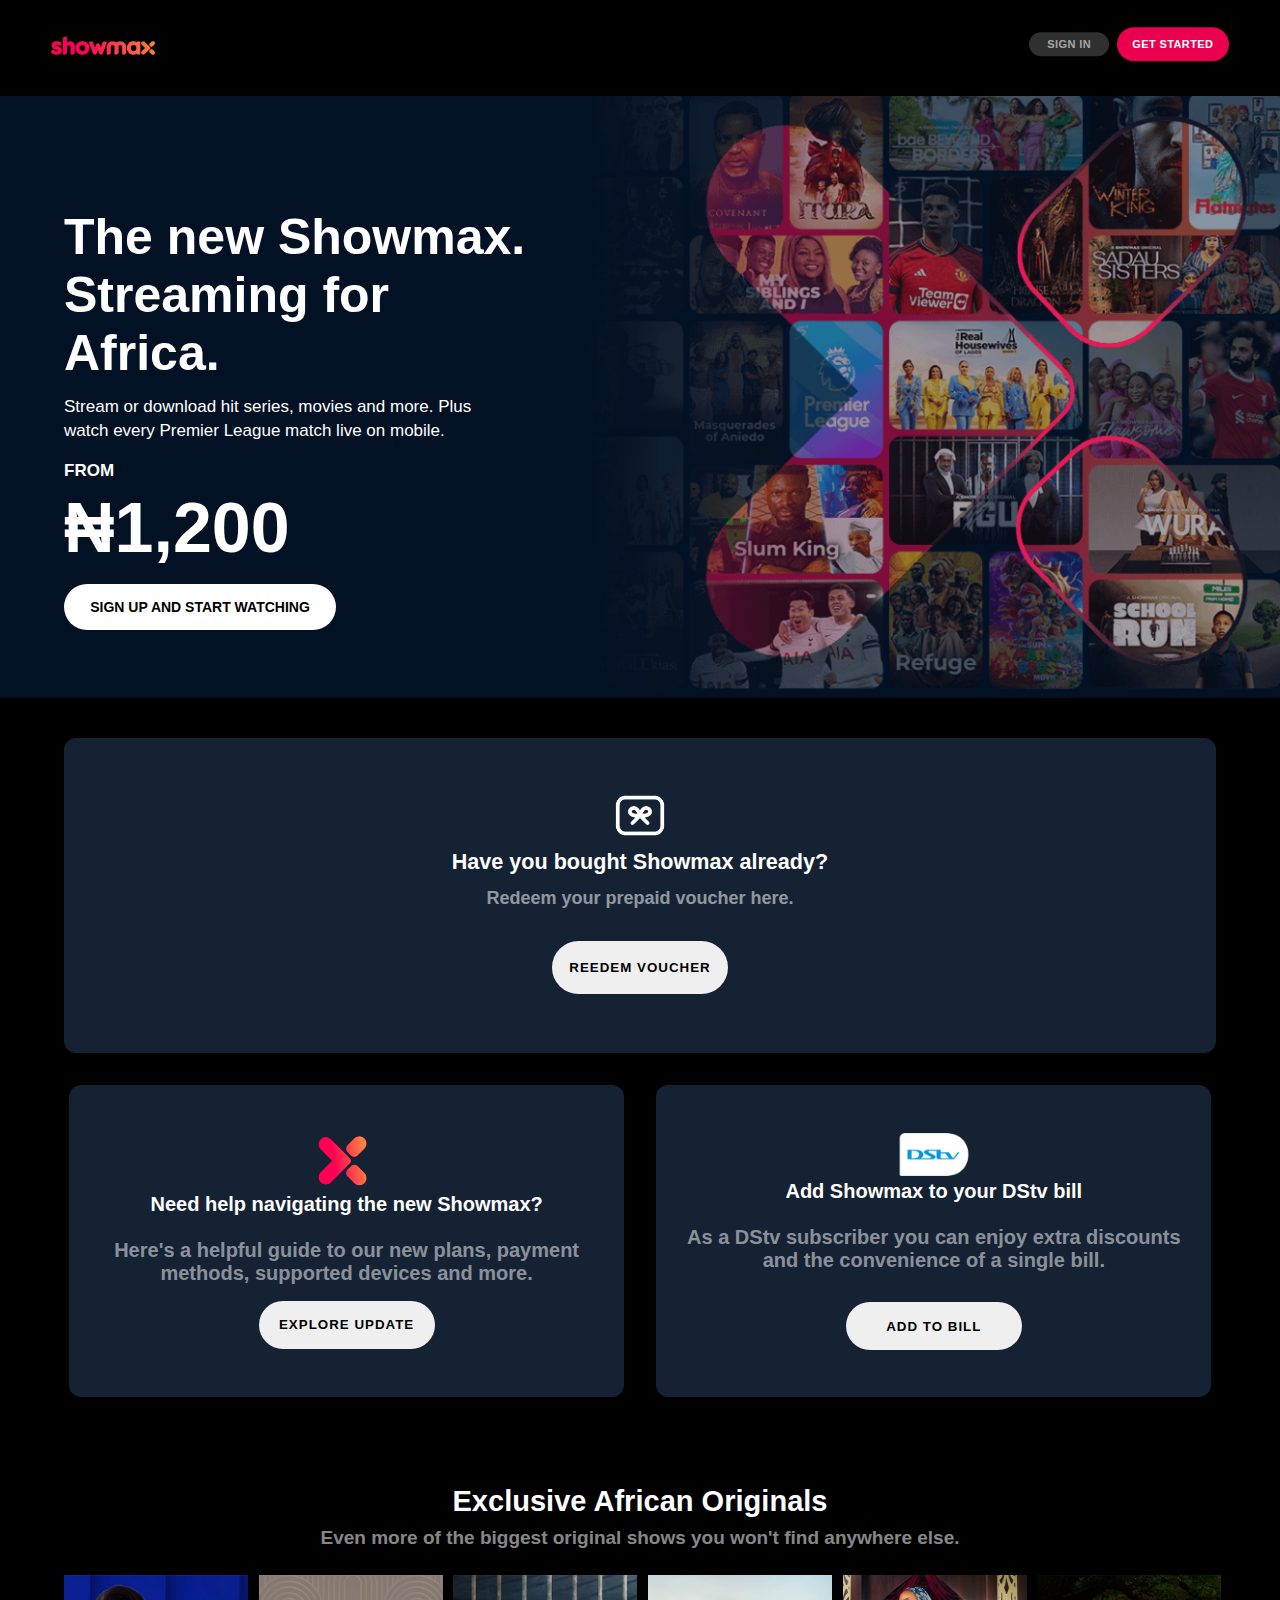
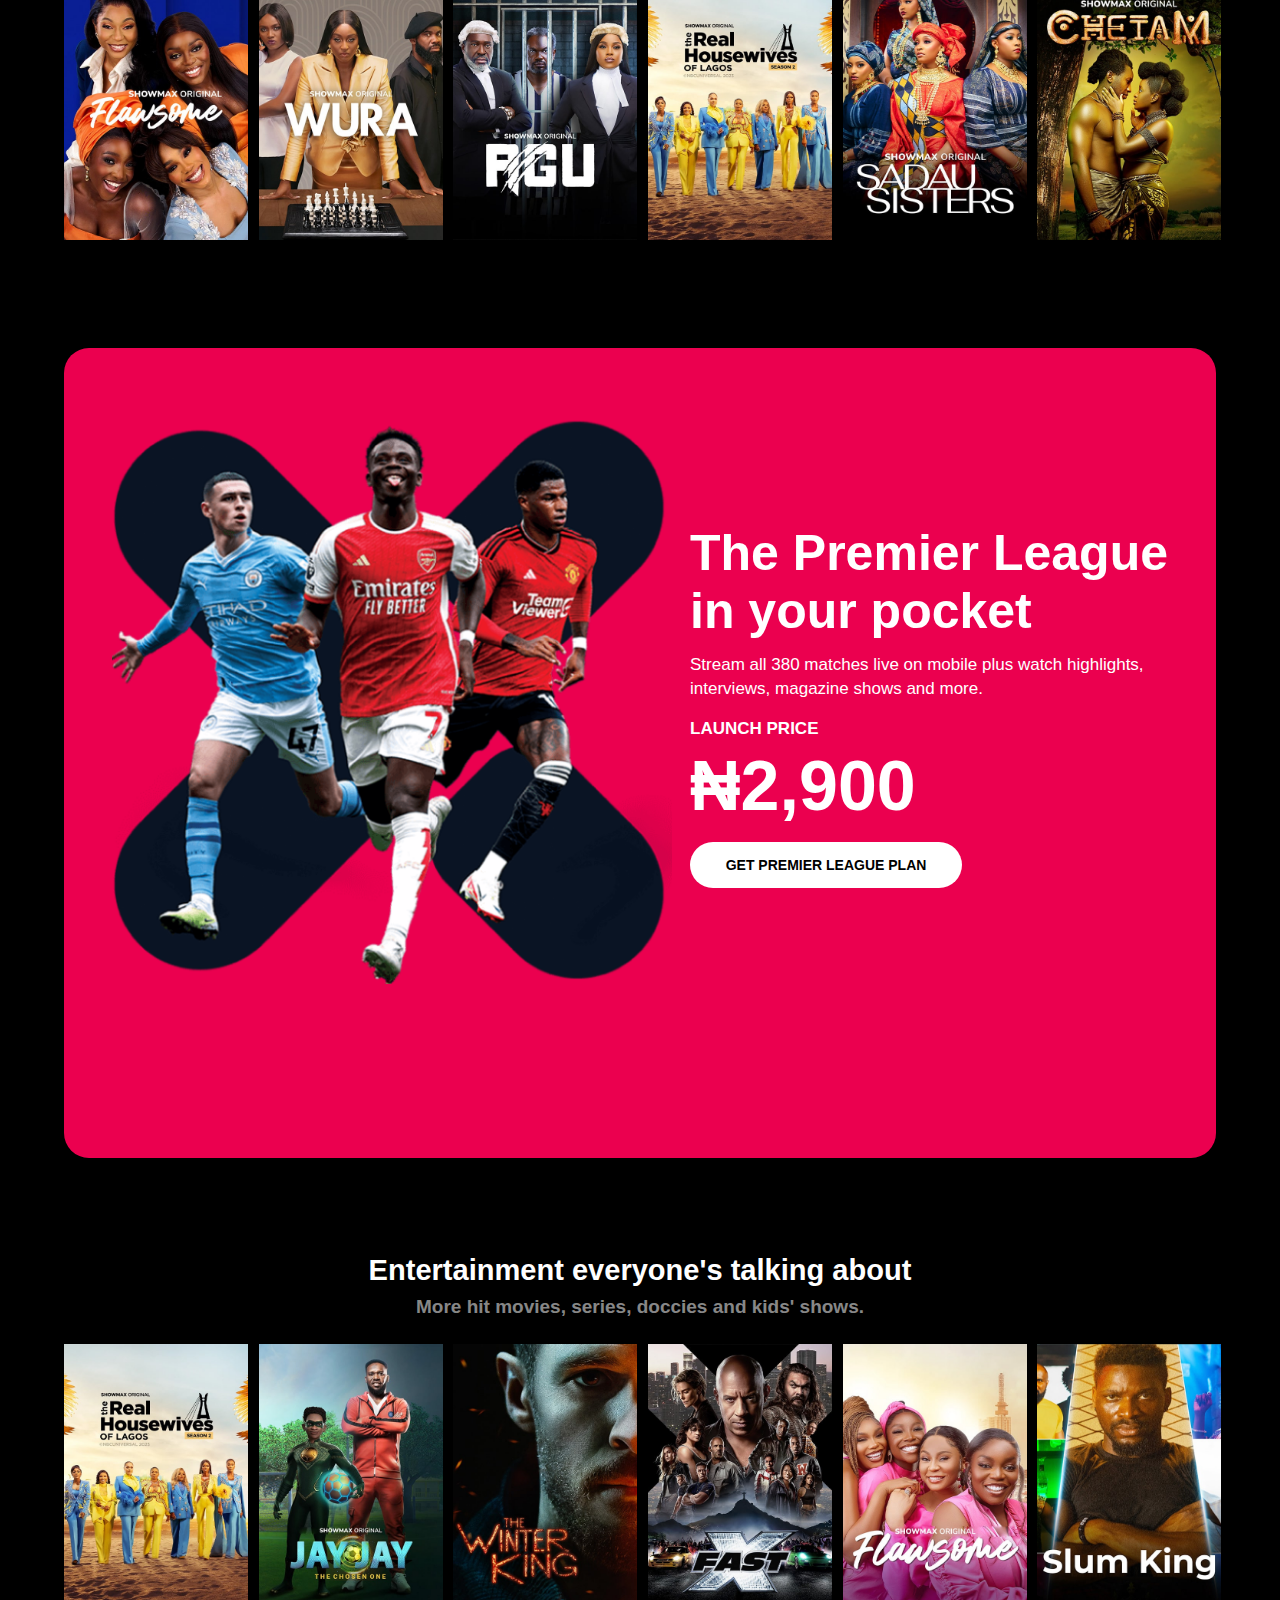
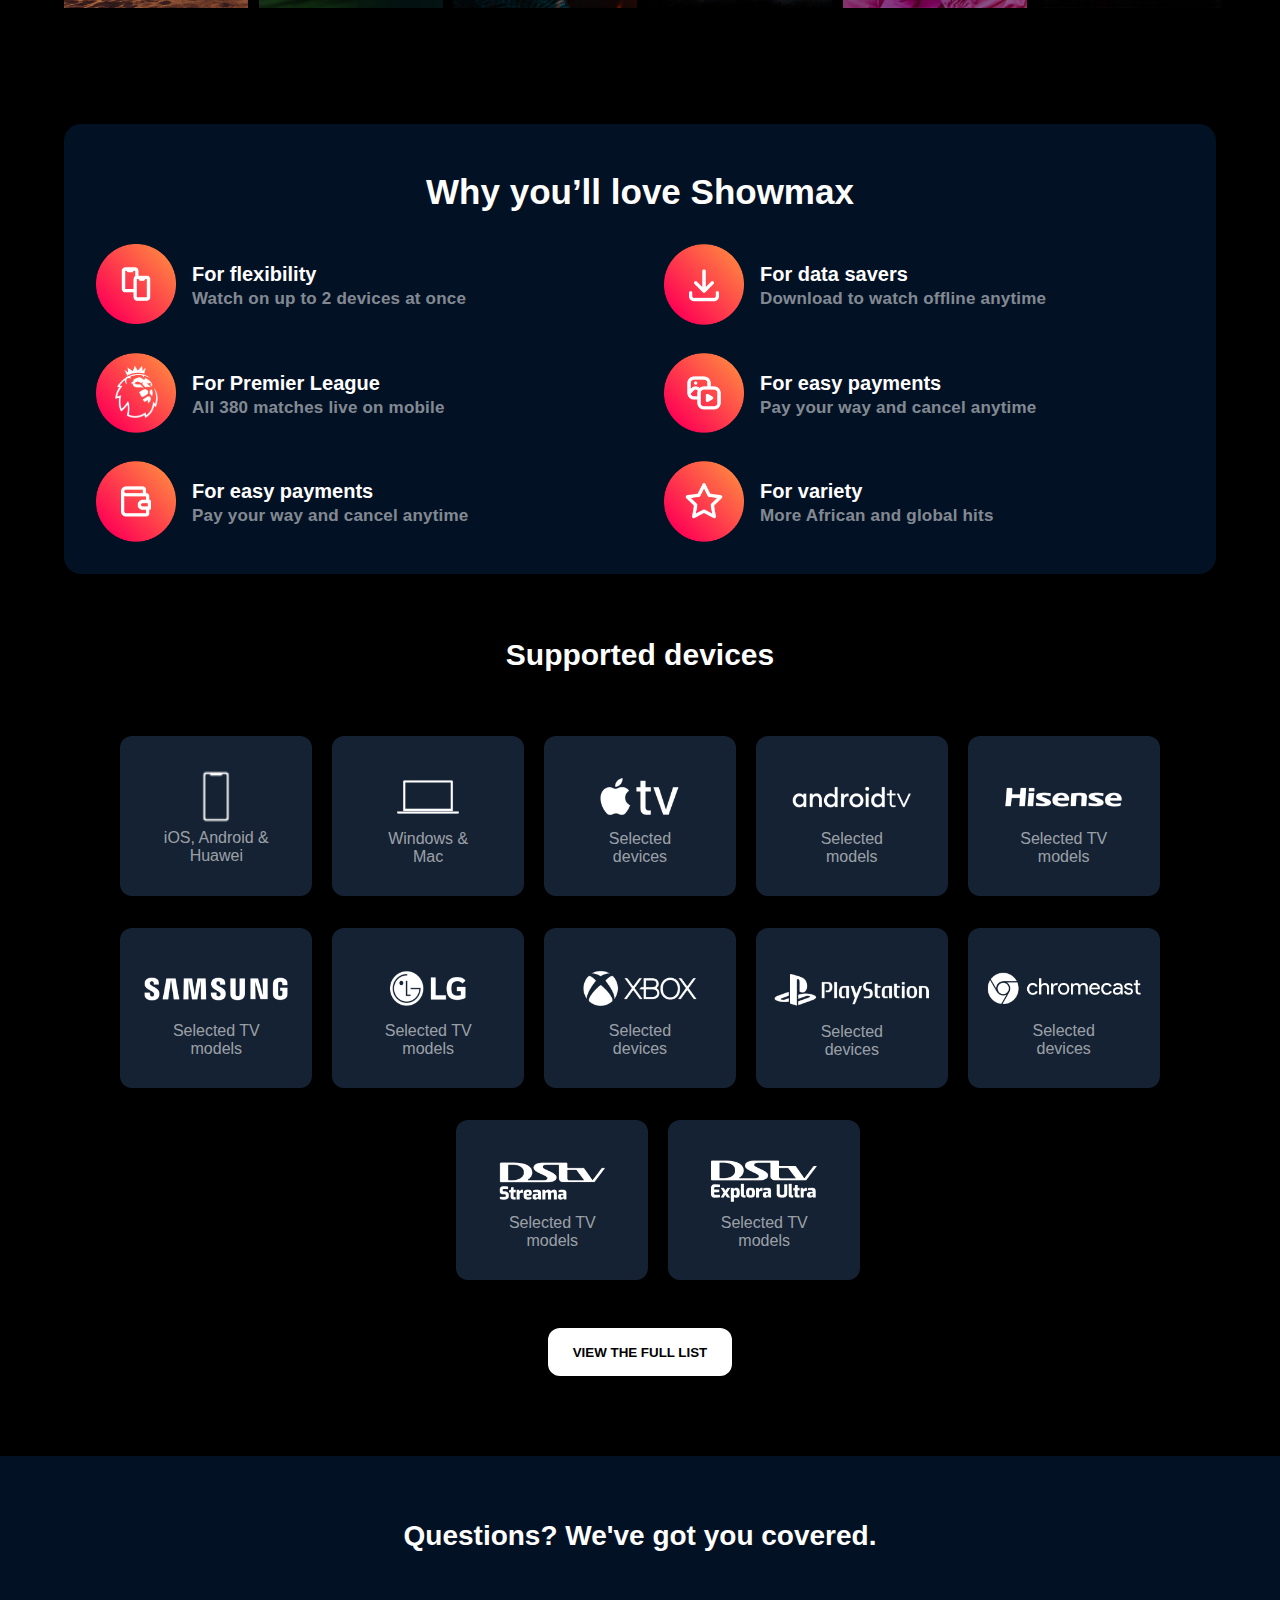
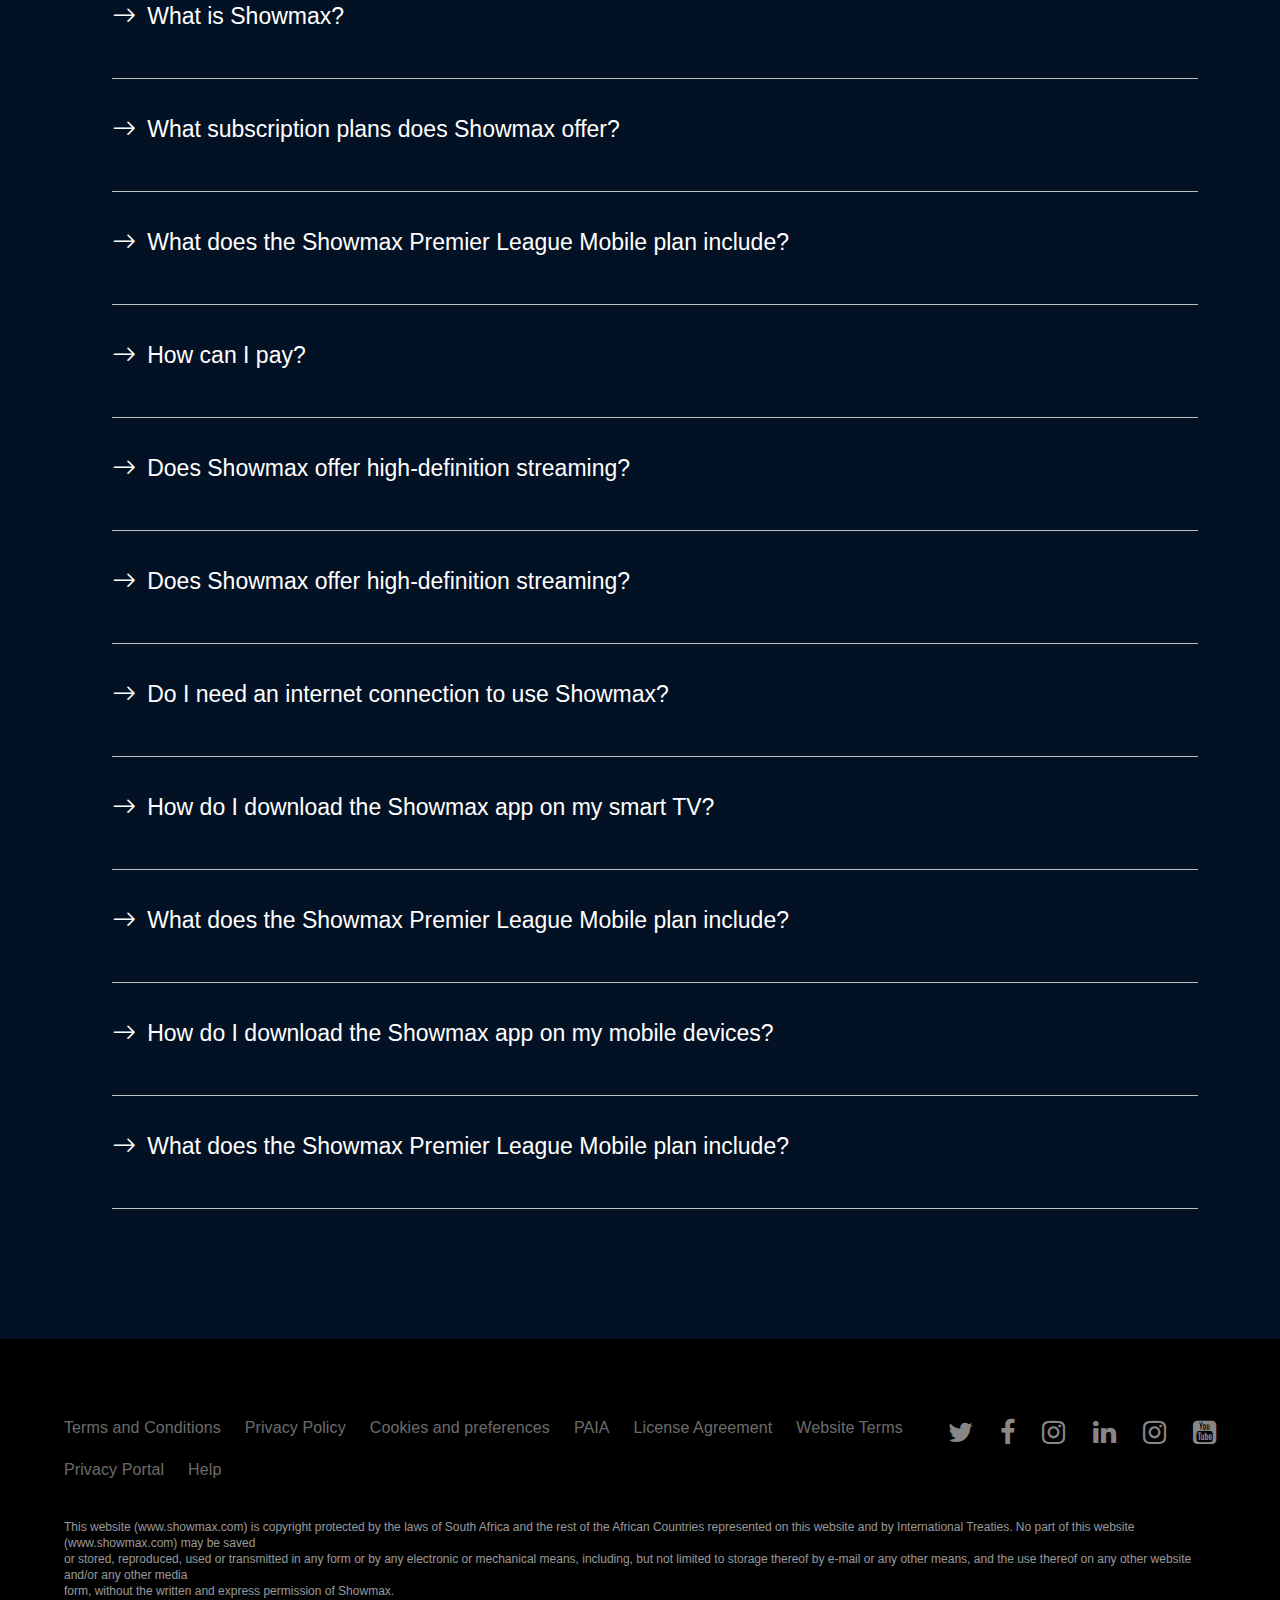
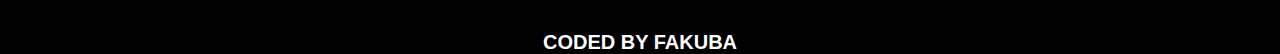
==== commit a4b930d9: "All updated files" ====
--- a/index.html
+++ b/index.html
@@ -199,7 +199,7 @@
               <img src="IMG-PROJECT/icon_for-data-control-01-4_11012024.png" alt="">
             </div>
             <div class="text">
-              <h5>For easy payments<br><span>Pay your way and cancel anytim</span></h5>
+              <h5>For easy payments<br><span>Pay your way and cancel anytime</span></h5>
             </div>
           </div>
          
@@ -208,7 +208,7 @@
               <img src="IMG-PROJECT/icon_for-ease-01-5_11012024.png" alt="">
             </div>
             <div class="text">
-              <h5>For easy payments<br><span>Pay your way and cancel anytim</span></h5>
+              <h5>For easy payments<br><span>Pay your way and cancel anytime</span></h5>
             </div>
           </div>
           <div class="box-1">
--- a/index.css
+++ b/index.css
@@ -1124,6 +1124,16 @@
     width: 19rem;
     column-gap: 1rem;
     }
+    .section-7-inner  .text h5{
+    font-size: 15.5px;
+    color: #fff;
+    }
+    .section-7-inner .text h5 span{
+    font-size: 13px;
+    letter-spacing: .2px;
+    color: #ffffff85;
+
+    }
     }
     @media only screen and (max-width:368px){
     .section-7-inner .box-1{
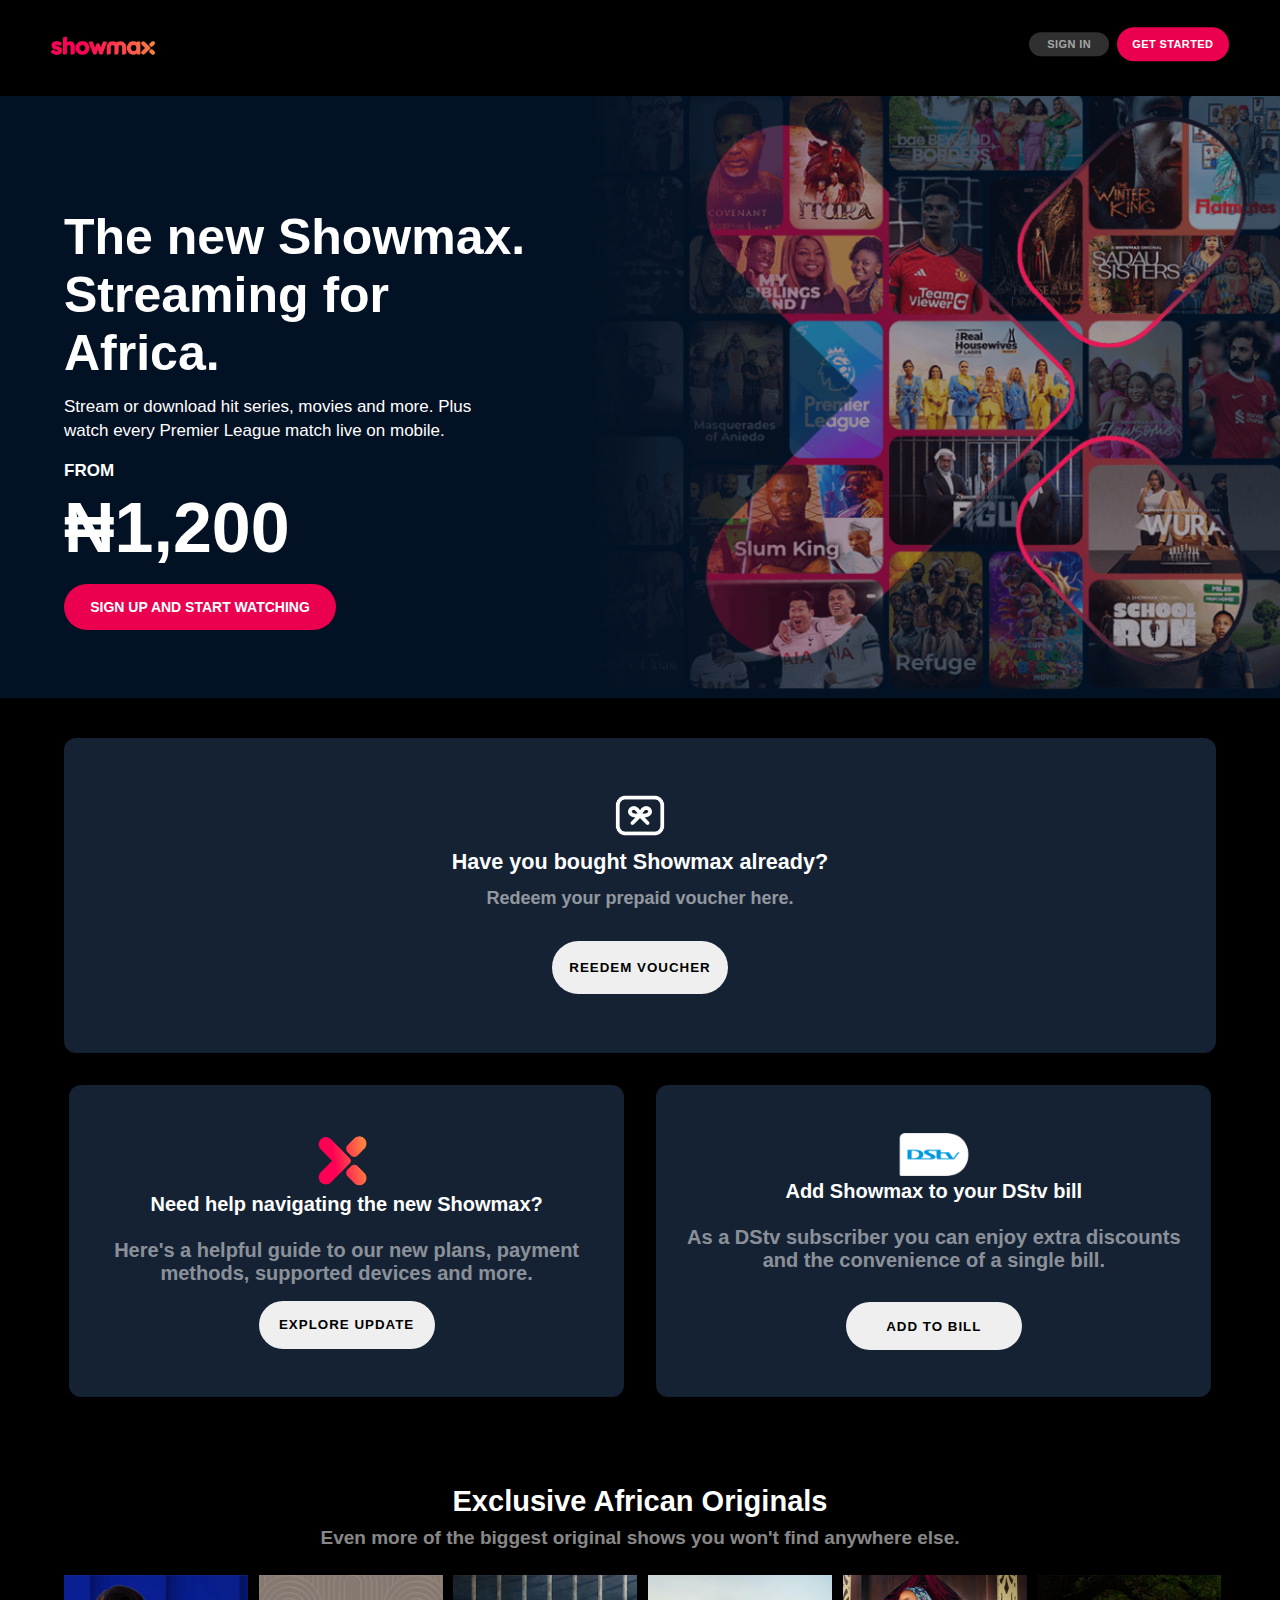
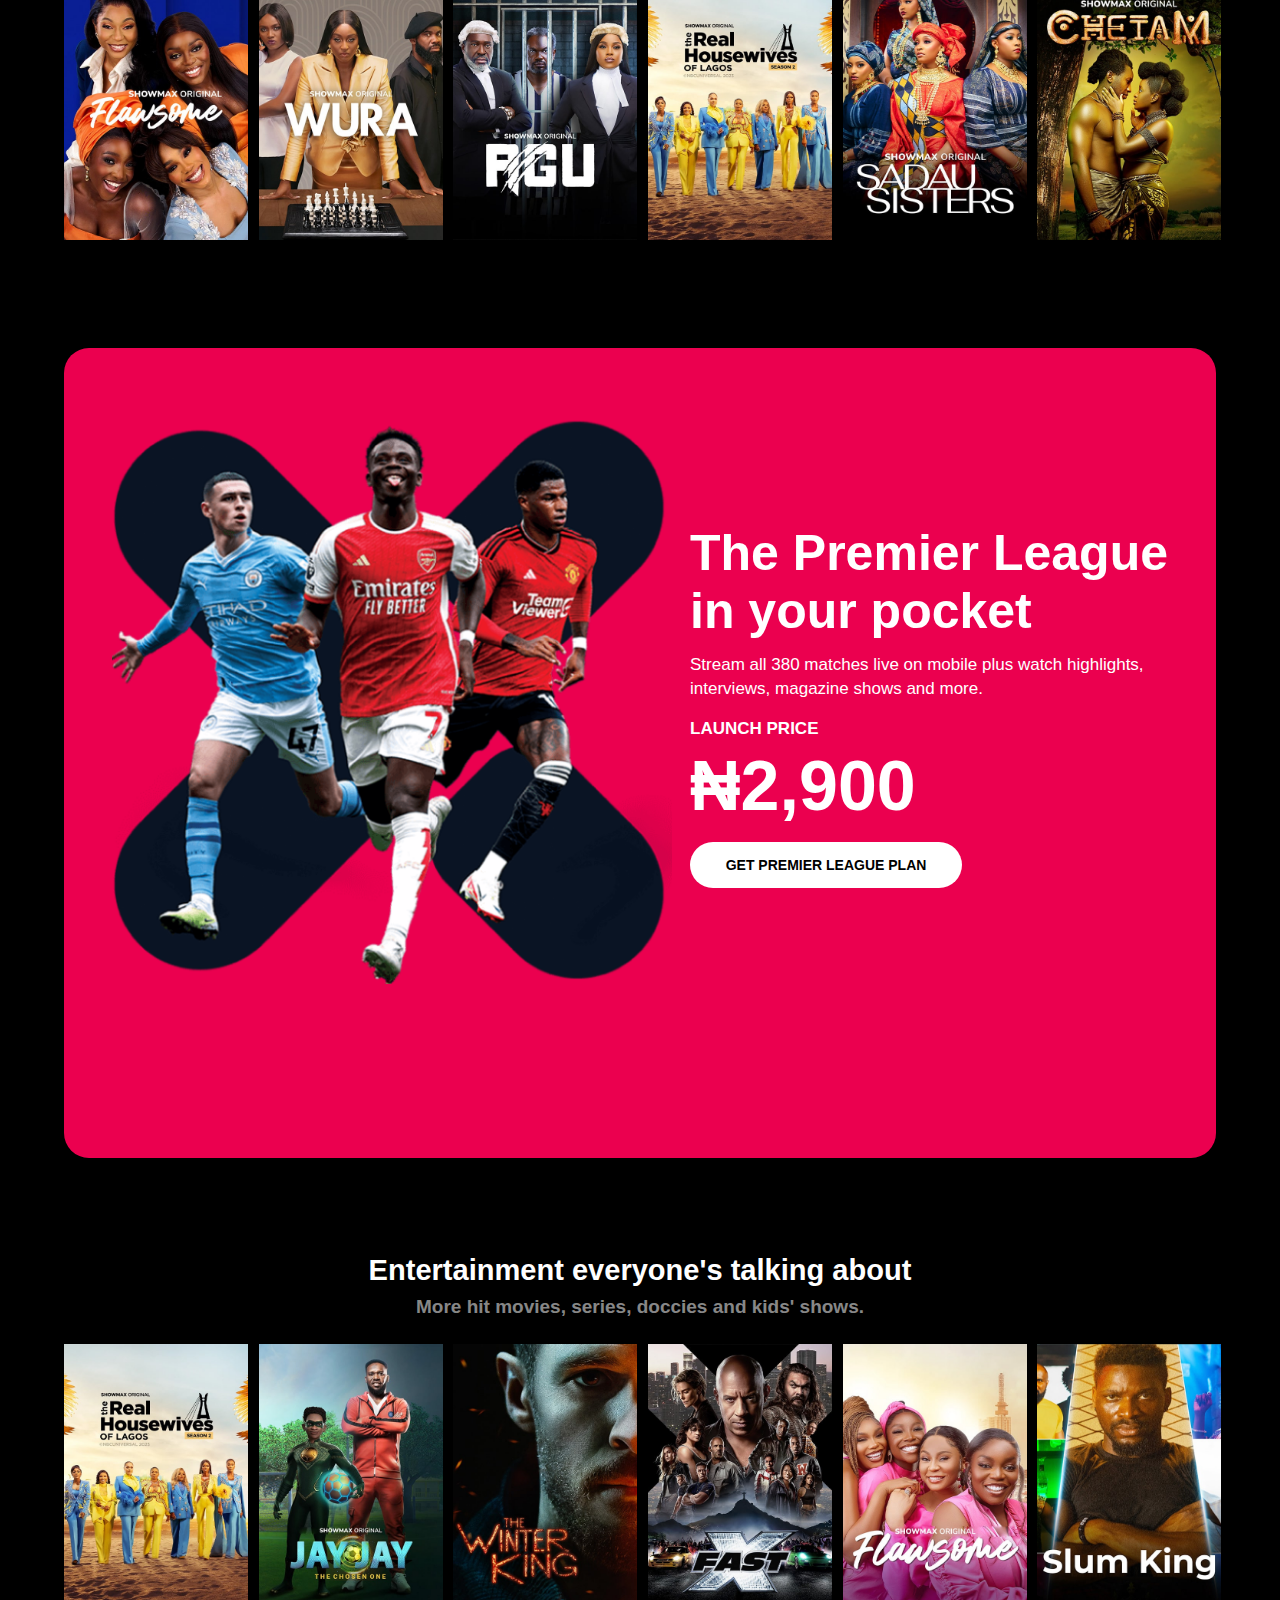
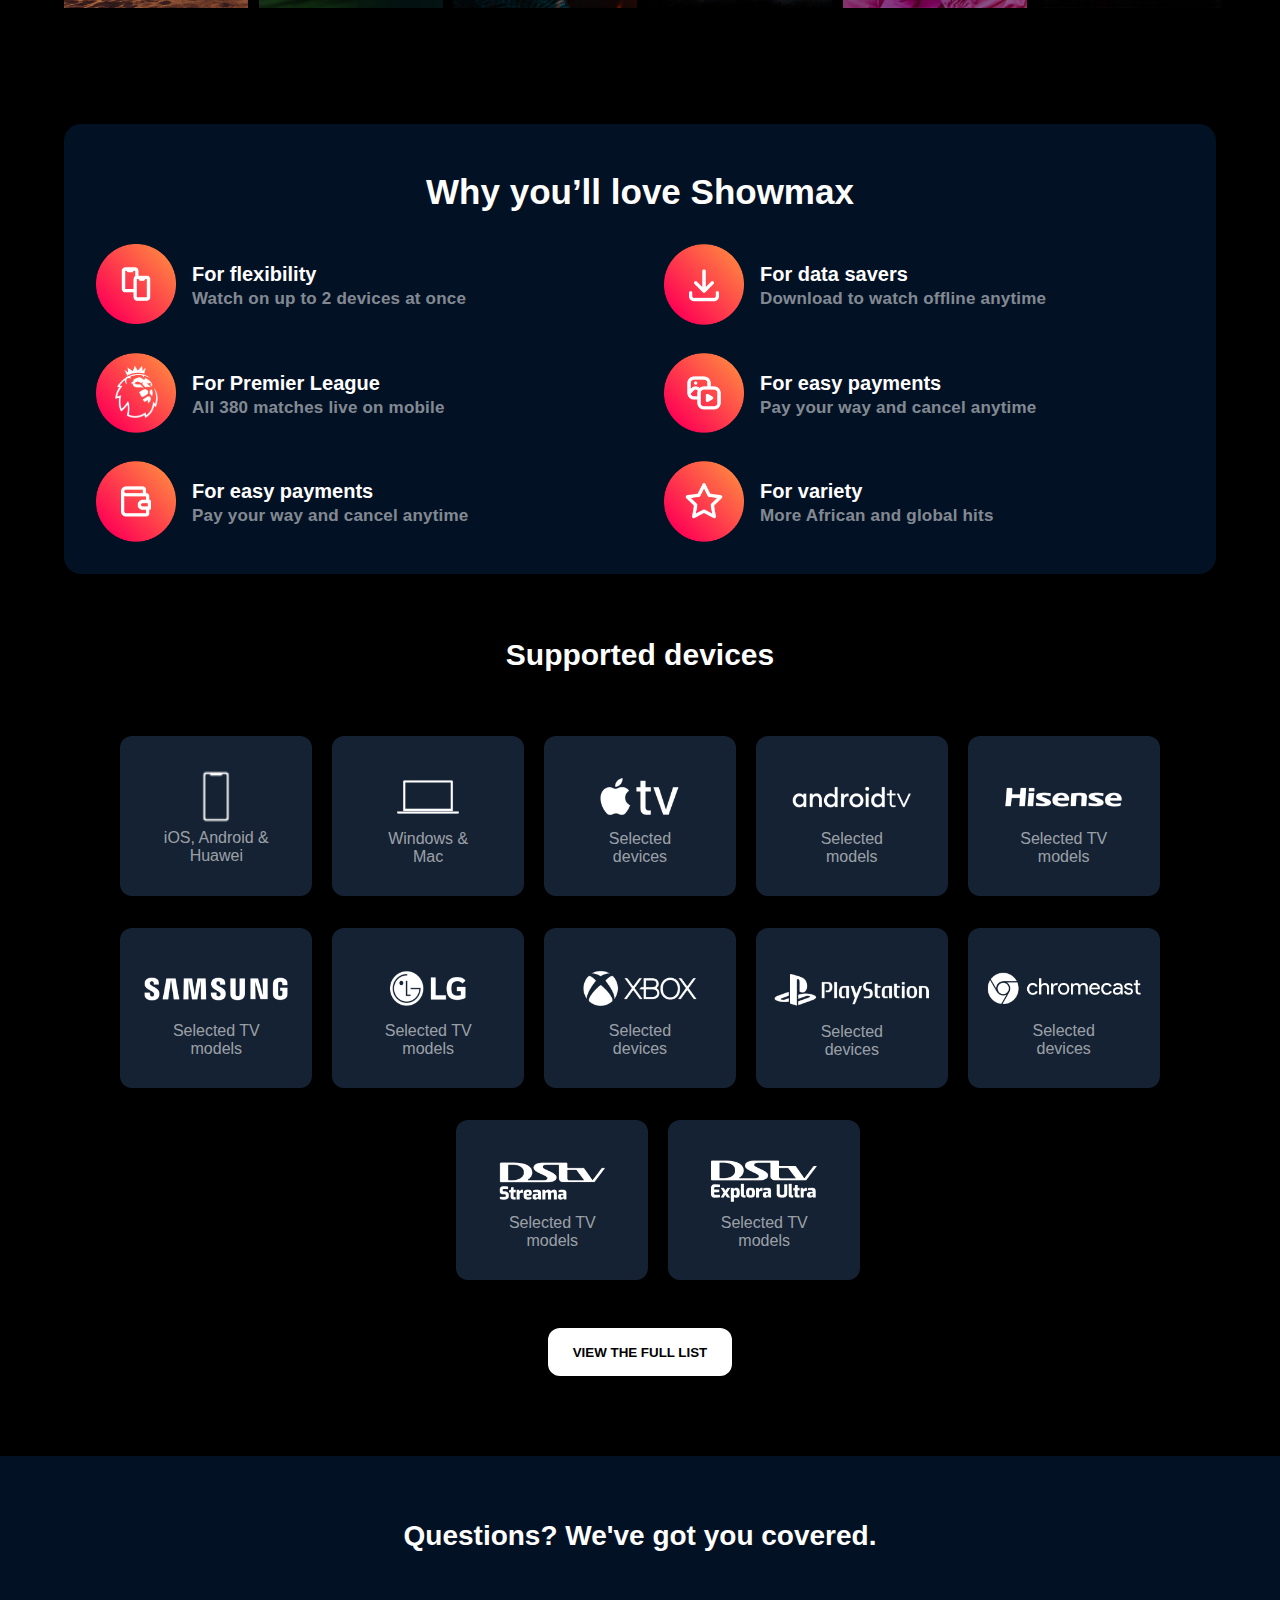
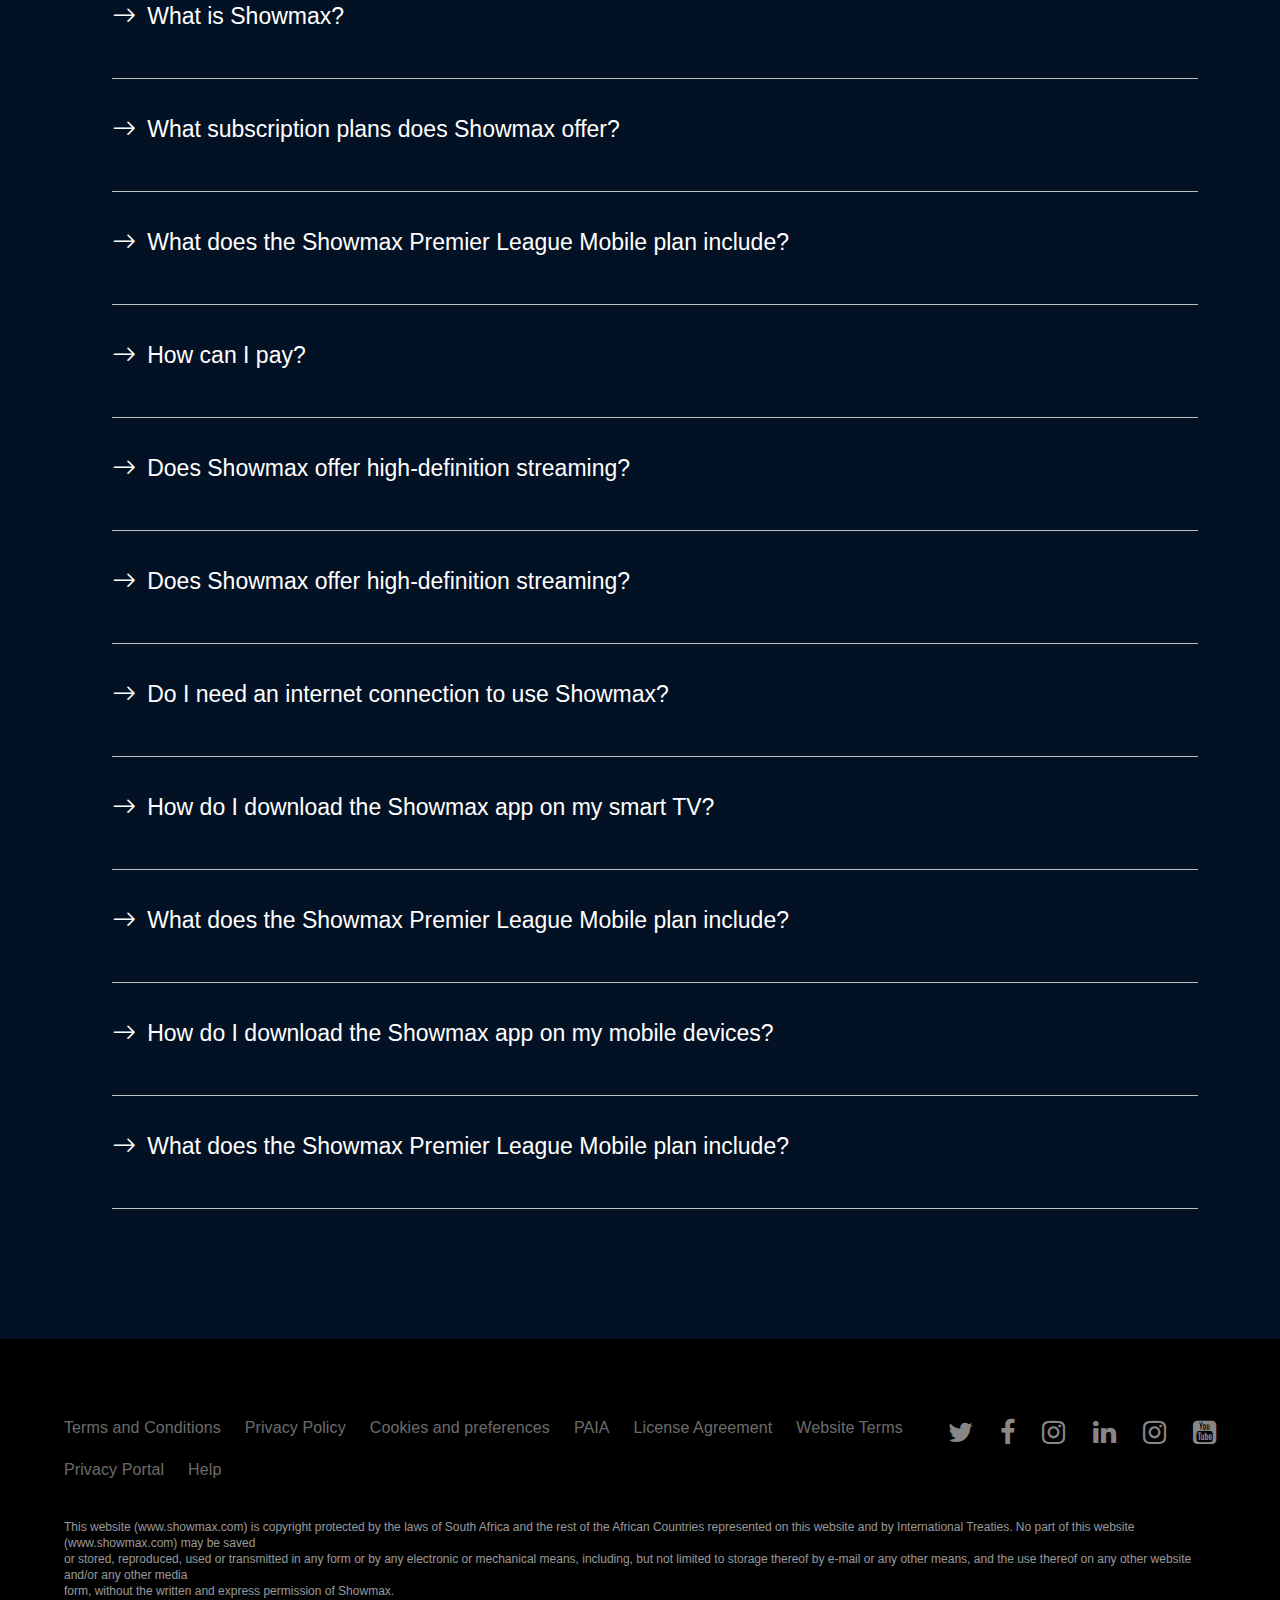
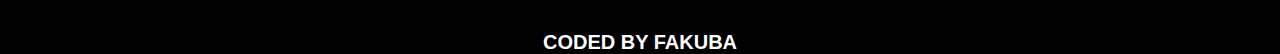
==== commit 623677f4: "All updated files" ====
--- a/index.html
+++ b/index.html
@@ -123,7 +123,7 @@
           <div class="text">
             <p>The Premier League<br>in your pocket<span>Stream all 380 matches live on mobile plus watch highlights,<br>
                interviews, magazine shows and more.</span><break class="break">LAUNCH PRICE</break><br><a> ₦2,900</a>
-                <button class="watch"><a href="./Sign-in con/index.html">GET PREMIER LEAGUE PLAN</a></button></p>
+                <button class="watch-5"><a href="./Sign-in con/index.html">GET PREMIER LEAGUE PLAN</a></button></p>
          </div>
 
         </div>
--- a/index.css
+++ b/index.css
@@ -1,1334 +1,1386 @@
-    *{
-    padding: 0;
-    margin: 0;
-    box-sizing: border-box;
-    }
-    body{
-    background-color: black;
-    font-family: 'Trebuchet MS', 'Lucida Sans Unicode', 'Lucida Grande', 'Lucida Sans', Arial, sans-serif;
-    }
-
-    /* header start */
-    header{
-    background-color: black;
-    height: 6rem;
-    }
-    nav{
-    display: flex;
-    flex-wrap: nowrap;
-    justify-content: space-between;
-    max-width: 92%;
-    margin: 0 auto;
-    transform: translateY(2.3rem);
-    }
-    .logo img{
-    width: 6.5rem;
-    }
-    .logins{
-    transform: translateY(-.6rem);
-    }
-    .sign-in{
-    margin-right: .2rem;
-    width: 5rem;
-    height: 1.5rem;
-    border-radius: 40px;
-    background-color:#ffffff30;
-    border: none;
-    }
-    .sign-in a{
-    text-decoration: none;
-    color: rgba(255, 255, 255, 0.582);
-    font-size: 11px;
-    letter-spacing: .4px;
-    font-weight: bold;
-    }
-    .sign-in a:hover{
-    color: white;
-    font-size: 12px;
-    }
-    .get-started{
-    width: 7rem;
-    height: 2.1rem;
-    border-radius: 65px;
-    background-color:#EB004F;
-    border: none;
-    }
-    .get-started a{
-    text-decoration: none;
-    color: white;
-    font-size: 11px;
-    font-weight: bold;
-    letter-spacing: .4px;
-    }
-    /* header ends *
-    
-    /* hero page start */
-    .section-1{
-    background-color: #031124;
-    min-height: 50vh;
-    }
-    .section-1 .section-1-inner{
-    display: flex;
-    justify-content: space-between;
-    }
-    .section-1 .section-1-inner .text{
-    transform: translateY(7rem);
-    }
-    .section-1 .text p{
-    color: white;
-    font-size: 50px;
-    font-weight:bolder;
-    margin-left: 4rem;
-    }
-    .section-1 .text p span{
-    display: block;
-    font-size: 17px;
-    font-weight: lighter;
-    line-height: 1.5rem;
-    transform: translateY(.8rem);
-    }
-    .text  break{
-    font-size: 17px;
-    }
-    .text a{
-    font-size: 70px;
-    font-weight: 700;
-    width: 100%;
-    }
-    .text .watch{
-    display: block;
-    width: 17rem;
-    height: 2.9rem;
-    border-radius: 47px;
-    border: none;
-    background-color: #EB004F;
-    margin-top: 1rem;
-
-    }
-    .text .watch a{
-    color: #ffff;
-    text-decoration: none;
-    font-size: 14px;
-    font-weight: bold;
-    }
-    .hero-img{
-    background-color: #031124;
-    padding-left: -2rem;
-    }
-    .hero-img img{
-    width: 100%;
-    height: auto;
-
-    }
-    /* hero page ends*/
-
-    /* section 2 start */
-    .section-2{
-    min-height: 30vh;
-    }
-    .section-2-inner{
-    max-width: 90%;
-    margin: 0 auto;
-    min-height: 30vh;
-    margin-top: 2.5rem;
-    border-radius: 12px;
-    margin-bottom: 3rem;
-    background-color: #152233;
-    padding:1rem;
-    }
-    .img-badge img{
-    margin-top: 2rem;
-    width: 9rem;
-    text-align: center;
-    }
-    .section-2-inner .text{
-    font-size: 26px;
-    color: white;
-    text-align: center;
-
-    }
-    .section-2-inner .text p{
-    margin-top: .8rem;
-    }
-    .voucher{
-    text-align: center;
-    margin-top: 2rem;
-    height: 6rem;
-    }
-    .voucher button{
-    height: 3.3rem;
-    width: 11rem;
-    border-radius: 30px;
-    border: none;
-    }
-    .voucher button a{
-    text-decoration:none ;
-    color: #000;
-    font-weight:700;
-    letter-spacing: 1px;
-    font-family: 'Gill Sans', 'Gill Sans MT', Calibri, 'Trebuchet MS', sans-serif
-    }
-    .section-2-inner .text p{
-    font-size: 18px;
-    color: rgba(255, 255, 255, 0.546);
-    }
-    /* section 2 ends*/
-    .section-3{
-    margin-top: -2.5rem;
-    }
-
-    /* section 3 start */
-    .section-3-inner{
-    display: flex;
-    margin: 0 auto;
-    max-width: 93%;
-    column-gap: 2rem;
-    min-height: 40vh;
-    padding: 1.5rem;
-    }
-    .section-3-inner .box-1{
-    background-color: #152233;
-    border-radius: 12px;
-    padding: 1rem;
-    }
-    .img-box-1 img{
-    width: 9rem;
-    margin-top: 2rem;
-
-    }
-    .section-3-inner .box-2{
-    background-color: #152233;
-    border-radius: 12px;
-    padding: 1rem;
-    }
-    .img-box-2 img{
-    width: 7rem;
-    margin-top: 2rem;
-    }
-    .section-3-inner h5{
-    color: white;
-    font-size: 20px;
-    font-weight: 800;
-    }
-    .section-3-inner h5 span{
-    color: rgba(255, 255, 255, 0.518);
-    font-size: 20px;
-    display: block;
-    }
-    .text-box-1{
-    text-align: center;
-    }
-    .text-box-2{
-    text-align: center;
-    }
-    .button-box-1{ 
-    text-align: center;
-    }
-    .button-box-1 button{
-    height: 3rem;
-    width: 11rem;
-    border-radius: 30px;
-    border-style: dotted;
-    border: none;
-    justify-content: center;
-    margin-top: 1rem;
-    margin-bottom: 1rem;
-    }
-    .button-box-1 button a{
-    text-decoration: none;
-    color: black;
-    font-weight: 600;
-    letter-spacing: 1px;
-    font-family: 'Gill Sans', 'Gill Sans MT', Calibri, 'Trebuchet MS', sans-serif;
-    }
-    .button-box-2{
-    text-align: center;
-    }
-    .button-box-2 button{
-    height: 3rem;
-    width: 11rem;
-    border-radius: 30px;
-    border-style: dotted;
-    border: none;
-    margin-top: 1.9rem;
-    margin-bottom: 1rem;
-    font-family: 'Gill Sans', 'Gill Sans MT', Calibri, 'Trebuchet MS', sans-serif
-    }
-    .button-box-2 button a{
-    text-decoration: none;
-    color: black;
-    font-weight: 600;
-    letter-spacing: 1px;
-    }
-
-    /* section 3 ends */
-
-    /* section 4 start */
-    .section-4-inner{
-    margin:0 auto;
-    max-width: 90%;
-    }
-    .text-inner{
-    color: #fff;
-    text-align: center;
-    margin-bottom: 1.5rem;
-    margin-top: 4rem;
-    font-size:35px;
-    font-weight: 800;
-    }
-    .text-inner span{
-    color: #ffffff8a;
-    font-size: 19px;
-    margin-top: 2rem;
-    }
-    .section-4-inner-advertisement{
-    display: grid;
-    column-gap: 2rem;
-    grid-template-columns: repeat(auto-fit,minmax(10rem,1fr));
-    }
-    .section-4-inner-advertisement img{
-    width: 100%;
-    height: auto;
-    }
-    /* section 4 ends */
-
-    /* section-5 start */
-    .section-5-inner{
-    margin: 0 auto;
-    max-width: 90%;
-    background-color: #EB004F;
-    margin-top: 6.5rem;
-    min-height: 90vh;
-    display: flex;
-    justify-content: space-between;
-    border-radius: 25px;
-    padding: 0 3rem 0 3rem;
-    column-gap: 1rem;
-    }
-    .section-5 .section-5-inner .img-box img{
-    width: 100%;
-    height: auto;
-    margin-top: 4rem;
-
-    }
-    .section-5 .section-5-inner .text{
-    transform: translateY(5rem);
-    margin-top:4rem;
-
-    }
-    .section-5 .text p{
-    color: white;
-    font-size: 50px;
-    font-weight:bolder;
-    font-family: Nunito, Helvetica, Arial, sans-serif;
-    }
-    .section-5 .text p span{
-    display: block;
-    font-size: 17px;
-    font-weight: lighter;
-    line-height: 1.5rem;
-    transform: translateY(.8rem);
-    }
-    .text  break{
-    font-size: 17px;
-    }
-    .text a{
-    font-size: 70px;
-    font-weight: 700;
-    width: 100%;
-    }
-    .text .watch{
-    display: block;
-    width: 17rem;
-    height: 2.9rem;
-    border-radius: 47px;
-    border: none;
-    background-color: #fff;
-    margin-top: 1rem;
-
-    }
-    .text .watch a{
-    color: #000;
-    text-decoration: none;
-    font-size: 14px;
-    font-weight: bold;
-    }
-    /* section-5 ends */
-    /* section 6 start */
-    .section-6-inner{
-    margin:0 auto;
-    max-width: 90%;
-    }
-    .text-inner{
-    color: #fff;
-    text-align: center;
-    margin-bottom: 1.5rem;
-    margin-top: 4rem;
-    font-size:35px;
-    font-weight: 800;
-    }
-    .text-inner span{
-    color: #ffffff8a;
-    font-size: 19px;
-    margin-top: 2rem;
-    }
-    .section-6-inner-advertisement{
-    display: grid;
-    column-gap: 2rem;
-    grid-template-columns: repeat(auto-fit,minmax(10rem,1fr));
-    }
-    .section-6-inner-advertisement img{
-    width: 100%;
-    height: auto;
-    }
-    /* section 6 ends */
-
-    /* section 7 start */
-
-    .section-7-inner{
-    margin: 0 auto;
-    max-width: 90%;
-    min-height: 50vh;
-    background-color: #031124;
-    margin-top: 7rem;
-    border-radius: 17px;
-    }
-    .section-7-inner .box-1{
-    display: flex;
-
-    }
-    .section-7-inner .box-1{
-    width: 24rem;
-    column-gap: 1rem;
-    align-items: center;
-    }
-    .section-7-inner .box-1 .text{
-    justify-content: flex-start;
-
-
-    }
-    .section-7-inner .text-inner h5{
-    padding-top: 3rem;
-    margin-bottom: 2rem;
-    font-size: 35px;
-
-    }
-    .section-7-inner  .text h5{
-    font-size: 20px;
-    color: #fff;
-    }
-    .section-7-inner .text h5 span{
-    font-size: 17px;
-    letter-spacing: .2px;
-    color: #ffffff85;
-
-    }
-    .section-7-inner .box-1{
-    margin-bottom: 1.5rem;
-    }
-    .box-control{
-    display: grid;
-    grid-template-columns:repeat(auto-fit,minmax(23rem,1fr)) ;
-    column-gap:1rem;
-    padding-left: 2rem;
-    }
-    .section-7-inner .box-1 .boxes{
-    width: 5rem;
-    }
-    .section-7-inner .box-1 .boxes img{
-    width: 100%;
-    height: auto;
-    }
-
-    /* section-7 ends */
-
-    /* section-8 start */
-    .section-8-inner{
-    margin: 0 auto;
-    max-width: 70%;
-    min-height: 60vh;
-    }
-    .section-8-inner .text  h5{
-    color: #fff;
-    margin-top: 4rem;
-    margin-bottom: -3rem;
-    text-align: center;
-    font-size: 30px;
-    }
-    .mobiles{
-    display: grid;
-    grid-template-columns:repeat(5,1fr);
-    min-height: 40vh;
-    margin-top: 6rem;
-    align-items: center;
-    justify-items: center;
-    padding: 1rem;
-
-    }
-    .product-button{
-    text-align: center;
-    }
-    .product-button button{
-    height: 3rem;
-    width: 11.5rem;
-    border: none;
-    border-radius: 12px;
-    background-color: #fff;
-    margin-bottom: 5rem;
-    }
-    .product-button button a{
-    color: #000;
-    text-decoration: none;
-    font-weight: 900;
-    }
-    .mobiles  .img-box:nth-of-type(11){
-    transform: translateX(21rem);
-    }
-    .mobiles  .img-box:nth-of-type(12){
-    transform: translateX(21rem);
-    }
-    .mobiles .img-box{
-    padding-top: 2rem;
-
-    }
-    .mobiles .img-box{
-    background-color: #152233;
-    height: 10rem;
-    margin-bottom: 2rem;
-    width: 12rem;
-    border-radius: 12px;
-    }
-
-    .mobiles .img-box img{
-    width:100%;
-
-    }
-    .img-box p{
-    color: rgba(255, 255, 255, 0.587);
-    text-align: center;
-    }
-
-    /* section-8 ends */
-    /* section 9 start */
-
-    .section-9{
-    background-color: #031124;
-    padding-bottom: 9rem;
-    }
-
-    .section-9-inner{
-    max-width: 90%;
-    margin: 0 auto;
-
-
-    }
-    .section-9-inner h3{
-    text-align: center;
-    color: #fff;
-    font-size: 28px;
-    padding-top:4rem;
-    }
-    .accordion .underline{
-    width: 100%;
-    height: 1px;
-    margin-top: 3rem;
-    margin-bottom: -2rem;
-    background-color: #ffffffbd;
-
-    }
-    .accordion {
-    background-color: #031124;
-    color: #fff;
-    cursor: pointer;
-    padding: 18px;
-    padding-left: 3rem;
-    width: 100%;
-    border: none;
-    text-align: left;
-    outline: none;
-    font-size: 23px;
-    margin-top: 2rem;
-
-    }
-    .accordion .bi-arrow-right{
-    column-gap: 3rem;
-    padding-right:.7rem;
-
-    }
-    @keyframes animate{
-    0%{
-    transform:scale(0%);
-    }
-    100%{
-    transform:scale(100%);
-    }
-    }
-    .panel {
-    padding: 0 18px;
-    display: none;
-    background-color: #031124;
-    overflow: hidden;
-    }
-    .panel p{
-    color: #fff;
-    padding-left: 2rem;
-    animation-duration: 1;
-    animation: animate  .8s;
-    }
-    .panel  ul li{
-    color:white;
-    margin-left: 3rem;
-    margin-top: 1rem;
-    animation-duration: 1;
-    animation: animate  .8s;
-    }
-    .panel  ul li h5{
-    font-size: 16px;
-    font-weight: 900;
-    animation-duration: 1;
-    animation: animate  .8s;
-    }
-    .panel  ul li p{
-    margin-top: .7rem;
-    margin-left: -2rem;
-    animation-duration: 1;
-    animation: animate  .8s;
-    }
-    .panel p a {
-    color: #fff;
-    }
-
-    .panel p {
-    margin-top: 1rem;
-    }
-    .panel  ul  h4{
-    color:white;
-    margin-left: 3rem;
-    margin-top: 1rem;
-    font-size: 18px;
-    }
-    .panel ul{
-    margin-top: 1rem;
-
-    }
-    .panel h4{
-    color: #fff;
-    margin-left: 2rem;
-    animation-duration: 1;
-    animation: animate  .8s;
-    }
-    /* section 9 ends */
-
-    /* footer start */
-    .footer{
-    min-height: 30vh;
-    }
-    .footer-inner{
-    margin: 0 auto;
-    max-width: 90%;
-    display: flex;
-    /* flex-wrap: wrap; */
-    justify-content: space-around;
-    }
-    .footer-details ul{
-    display: flex;
-    flex-wrap: wrap;
-    gap: 1.5rem;
-    margin-top: 5rem;
-    }
-    .footer-details ul li {
-    list-style: none;
-
-    }
-    .footer-details ul li a{
-    color: #ffffff6e;
-    text-decoration: none;
-    letter-spacing: .1px;
-    }
-    .footer-details ul li a:hover{
-    color: #fff;
-    }
-    .icon{
-    display: flex;
-    margin-top:5rem ;
-    color: #fff;
-    gap: 1.7rem;
-    }
-    .icon .web-page a{
-    color: #ffffff8e;
-    }
-    .footer-text{
-    color: #fff;
-    font-size: 12px;
-    margin-top: 4rem;
-    }
-    .icon .web-page a:hover{
-    color: #EB004F;
-
-    }
-    .footer-text{
-    max-width: 86%;
-    color: #ffffff9a;
-    margin: 0 auto;
-    margin-top: 2.5rem;
-    line-height: 1rem;
-    margin-bottom: 2rem;
-    }
-    .owner{
-    color: #fff;
-    font-size: 20px;
-    text-align: center;
-    }
-    /* footer ends */
-
-    /* RESPONSIVENESS START */
-
-    /* HEADER START */
-    @media only screen and (max-width:329px){
-    .logo img{
-    width: 4rem;
-    }
-    }
-    @media only screen and (max-width:292px){
-    .logo img{
-    width: 2rem;
-    }
-    }
-    @media only screen and (max-width:256px){
-    .logo img{
-    width: .9rem;
-    }
-    }
-    @media only screen and (max-width:236px){
-    .logo img{
-    display: none;
-    }
-    }
-    /* HEADER ENDS */
-    /* Hero page Start */
-    @media only screen and (max-width:973px){
-    .section-1{
-    padding-bottom: 2rem;
-    }
-
-    }
-    @media only screen and (max-width:958px){
-    .section-1{
-    padding-bottom: 6rem;
-    }
-    .hero-img img{
-    transform: translateY(2.5rem);
-    }
-    }
-    @media only screen and (max-width:958px){
-    .hero-img img{
-    transform: translateY(3rem);
-    }
-    }
-    @media only screen and (max-width:827px){
-    .hero-img img{
-    transform: translateY(8);
-    }
-    }
-    @media only screen and (max-width:820px){
-    .hero-img img{
-    transform: translateY(0);
-    }
-    }
-    @media only screen and (max-width:820px){
-    .hero-img{
-    width: 61rem;
-    margin-left:-9rem ;
-
-    }
-    }
-    @media only screen and (max-width:694px){
-    .hero-img{
-    width: 61rem;
-    margin-left:-9rem ;
-
-    }
-    }
-    @media only screen and (max-width:537px){
-    .hero-img{
-    width: 61rem;
-    margin-left:-5rem ;
-
-    }
-    }
-
-    @media only screen and (max-width:1320px){
-    .section-1 .section-1-inner .text{
-    transform: translateY(7rem);
-    }
-    }
-    @media only screen and (max-width:1072px){
-    .section-1 .section-1-inner .text{
-    transform: translateY(3rem);
-    }
-    }
-    @media only screen and (max-width:820px){
-    .section-1 .section-1-inner{
-    flex-wrap:wrap-reverse;
-    }
-    .section-1 .section-1-inner .text{
-    text-align: center;
-    margin: 0 auto;
-    position: relative;
-    left: -2rem;
-    }
-    .text .watch{
-    position: relative;
-    left: 4rem;
-    }
-    }
-    @media only screen and (max-width:422px){
-    .text .watch{
-    position: relative;
-    left: 2rem;
-    }
-    }
-    @media only screen and (max-width:397px){
-    .text .watch{
-    position: relative;
-    left: 1.5rem;
-    }
-    }
-    @media only screen and (max-width:360px){
-    .text .watch{
-    position: relative;
-    left: .9rem;
-    }
-    }
-    @media only screen and (max-width:334px){
-    .text .watch{
-    position: relative;
-    left: -.5rem;
-    overflow: hidden;
-    }
-    }
-    @media only screen and (max-width:295px){
-    .text .watch{
-    position: relative;
-    left: -1rem;
-    }
-    }
-    @media only screen and (max-width:290px){
-    .text .watch{
-    position: relative;
-    left: -1.5rem;
-    }
-    }
-
-    @media only screen and (max-width:1223px){
-    .section-1 .text p {
-    font-size: 50px;
-    }
-    }
-    @media only screen and (max-width:308px){
-    .section-1 .text {
-    width: 100%;
-    }
-    .text .watch{
-    width: 100%;
-    position: relative;
-    left: -.4rem;
-    }
-    .section-1 .text p{
-    width: 100%;
-    font-size: 20px;
-    }
-    .section-1 .text a{
-    font-size: 30px;
-    }
-    }
-    .text a{
-    width: 100%;
-    }
-    @media only screen and (max-width:1222px){
-    .section-1 .text p {
-    font-size: 35px;
-    }
-    .text a{
-    font-size: 48px;
-    }
-    .section-1 .text p span{
-    font-size: 17px;
-    }
-    .text break{
-    font-size: 12px;
-    }
-    }
-    @media only screen and (max-width:310px){
-    .text .watch{
-    width: 13rem;
-    }
-    .text .watch a{
-    font-size: 11px;
-    padding: 4px;
-
-    }
-    .section-1-inner .text p{
-    width: 15rem;
-    justify-content: center;
-    }
-    .section-1-inner .watch{
-    justify-content: center;
-    position: relative;
-    left: 3%;
-    }
-    }
-
-
-
-    /* hero page ends */
-    /* sdction 2 start */
-    @media only screen and (max-width:820px){
-    .section-2-inner{
-    max-width: 94%;
-    margin-top: 1.5rem;
-    }
-    }
-
-
-    /* section 2 ends */
-
-    /* section3 start */
-    @media only screen and (max-width:960px){
-    .button-box-2 button{
-    margin-top: 2.8rem;
-
-    }
-
-    }
-    @media only screen and (max-width:820px){
-    .button-box-2 button{
-    margin-top:1rem;
-
-    }
-    }
-    @media only screen and (max-width:820px){
-    .section-3-inner{
-    display: block;
-    max-width: 100%;
-
-    }
-    .section-3-inner .box-1{
-    margin-top:-.2rem;
-    }
-    .section-3-inner .box-2{
-    margin-top: 1.4rem;
-    }
-
-    }
-    @media only screen and (max-width:478px){
-    .section-3-inner{
-    padding: 1rem;
-
-    }
-
-    }
-    /* section3 ends*/
-    /* section-4 start */
-    @media only screen and (max-width:1316px){
-    .section-4-inner-advertisement img{
-    width: 11.5rem;
-    }
-    .section-4-inner-advertisement{
-    column-gap: 1rem;
-    }
-    }
-    @media only screen and (max-width:1239px){
-    .section-4-inner-advertisement{
-    grid-template-columns: 1fr 1fr;
-    column-gap: 1.5rem;
-    }
-    .section-4-inner-advertisement img{
-    width: 100%;
-    margin-bottom: 1rem;
-    }
-    }
-    @media only screen and (max-width:700px){
-    .section-4-inner-advertisement{
-    grid-template-columns: 1fr 1fr;
-    column-gap: 1rem;
-    }
-
-    }
-
-    /* section-4 ends */
-
-    /* section-5 ends */
-    @media only screen and (max-width:1316px){
-    .section-5{
-    padding-bottom: 2rem;
-    }
-    .section-5 .section-5-inner .img-box{
-    width: 35rem;
-    } 
-    }
-    @media only screen and (max-width:973px){
-    .section-5{
-    padding-bottom: 2rem;
-    }
-
-    }
-    @media only screen and (max-width:958px){
-    .section-5{
-    padding-bottom: 6rem;
-    }
-    .img-box img{
-    transform: translateY(2.5rem);
-    }
-    }
-    @media only screen and (max-width:958px){
-    .img-box{
-    transform: translateY(3rem);
-    }
-    }
-    @media only screen and (max-width:827px){
-    .img-box img{
-    transform: translateY(8);
-    }
-    }
-    @media only screen and (max-width:820px){
-    .img-box img{
-    transform: translateY(0);
-    }
-    }
-    @media only screen and (max-width:1320px){
-    .section-5 .section-5-inner .text{
-    transform: translateY(7rem);
-    }
-    }
-    @media only screen and (max-width:1072px){
-    .section-5 .section-5-inner .text{
-    transform: translateY(3rem);
-    }
-    }
-    @media only screen and (max-width:820px){
-    .section-5 .section-5-inner{
-    flex-wrap: wrap;
-    padding-bottom:6rem ;
-    }
-    .section-5 .section-5-inner .text{
-    text-align: center;
-    margin: 0 auto;
-    position: relative;
-    left: -2rem;
-    }
-    .section-5 .text p{
-    font-size: 20px;
-    position: relative;
-    left: 4%;
-    }
-    }
-    @media only screen and (max-width:380px){
-    .section-5-inner .text p{
-    position: relative;
-    left: 2%;
-    }
-    }
-    @media only screen and (max-width:820px){
-
-    }
-    @media only screen and (max-width:1223px){
-    .section-5 .text p {
-    font-size: 50px;
-    }
-    }
-    @media only screen and (max-width:308px){
-    .section-5 .text {
-    width: 100%;
-    }
-    .section-5 .text p{
-    width: 100%;
-    }
-    }
-    .text a{
-    width: 100%;
-    }
-    @media only screen and (max-width:1222px){
-    .section-5 .text p {
-    font-size: 35px;
-    }
-    .text a{
-    font-size: 48px;
-    }
-    .section-5 .text p span{
-    font-size: 17px;
-    }
-    .text break{
-    font-size: 12px;
-    }
-    }
-    @media only screen and (max-width:310px){
-    .text .watch{
-    width: 13rem;
-    }
-    .text .watch a{
-    font-size: 11px;
-    padding: 4px;
-
-    }
-    .section-5-inner .text p{
-    width: 15rem;
-    font-size:1.8rem;
-    justify-content: center;
-    }
-    .section-5-inner .text span{
-    width: 13rem;
-    }
-    .section-5-inner .watch{
-    justify-content: center;
-    position: relative;
-    left: 3%;
-    }
-    }
-
-    /* section-5 ends */
-
-    /* section 6 start */
-    @media only screen and (max-width:1316px){
-    .section-6-inner-advertisement img{
-    width: 11.5rem;
-    }
-    .section-6-inner-advertisement{
-    column-gap: 1rem;
-    }
-    }
-    @media only screen and (max-width:1239px){
-    .section-6-inner-advertisement{
-    grid-template-columns: 1fr 1fr;
-    column-gap: 1.5rem;
-    }
-    .section-6-inner-advertisement img{
-    width: 100%;
-    margin-bottom: 1rem;
-    }
-    }
-    @media only screen and (max-width:700px){
-    .section-6-inner-advertisement{
-    grid-template-columns: 1fr 1fr;
-    column-gap: 1rem;
-    }
-
-    }
-
-
-    /* section 6 ends */
-
-    /* section 7 start */
-    @media only screen and (max-width:467px){
-    .section-7-inner .box-1{
-    width: 19rem;
-    column-gap: 1rem;
-    }
-    .section-7-inner  .text h5{
-    font-size: 15.5px;
-    color: #fff;
-    }
-    .section-7-inner .text h5 span{
-    font-size: 13px;
-    letter-spacing: .2px;
-    color: #ffffff85;
-
-    }
-    }
-    @media only screen and (max-width:368px){
-    .section-7-inner .box-1{
-    width: 15rem;
-    column-gap: 1rem;
-    }
-    }
-    @media only screen and (max-width:306px){
-    .section-7-inner .box-1{
-    width: 12rem;
-    column-gap: 1rem;
-    }
-    }
-    @media only screen and (max-width:246px){
-    .section-7-inner .box-1{
-    width: 9rem;
-    column-gap: 1rem;
-    }
-    }
-    @media only screen and (max-width:198px){
-    .section-7-inner .box-1{
-    width: 6rem;
-    column-gap: 1rem;
-    }
-    }
-    /* section 7 ends */
-
-    /* section-8 start */
-    @media only screen and (max-width:1317px){
-    .section-8-inner{
-    max-width: 84%;
-    }
-    .mobiles{
-    column-gap: 1rem;
-    }
-    }
-    @media only screen and (max-width:1180px){
-    .section-8-inner{
-    max-width: 89%;
-    }
-    .mobiles{
-    display: grid;
-    grid-template-columns: repeat(auto-fit,minmax(13rem,1fr));
-    }
-    .mobiles .img-box:nth-of-type(11){
-    transform: translateX(0);
-    column-gap: 1rem;
-    display: block;
-    }
-    .mobiles  .img-box:nth-of-type(12){
-    transform: translateX(0);
-    }
-
-    }
-    @media only screen and (max-width:954px){
-    .mobiles .img-box:nth-of-type(11){
-    transform: translateX(0);
-    column-gap: 1rem;
-    margin-top: 2.6rem;
-    }
-    .mobiles  .img-box:nth-of-type(12){
-    transform: translateX(0);
-    margin-top: 2.7rem;
-
-    }
-    }
-    @media only screen and (max-width:946px){
-    .mobiles .img-box:nth-of-type(11){
-    transform: translateX(0);
-    column-gap: 1rem;
-    margin-top: 2.6rem;
-    }
-    .mobiles  .img-box:nth-of-type(12){
-    transform: translateX(0);
-
-    }
-    }
-    @media only screen and (max-width:773px){
-    .mobiles  .img-box:nth-of-type(12){
-    transform: translateX(0);
-    margin-top: 0;
-
-    }
-    }
-    @media only screen and (max-width:960px){
-    .mobiles{
-    display: grid;
-    grid-template-columns: repeat(auto-fit,minmax(20rem,1fr));
-
-    }
-    .mobiles .img-box{
-    width: 100%;
-    height: 18rem;
-    }
-    .mobiles p{
-    margin-top: 2rem;
-
-    }
-
-    }
-    @media only screen and (max-width:772px){
-    .mobiles p{
-    margin-top: -2rem;
-
-    }
-    }
-    @media only screen and (max-width:749px){
-    .mobiles p:nth-of-type(1){
-    margin-top:.4rem;
-
-    }
-    }
-    @media only screen and (max-width:673px){
-    .mobiles p{
-    margin-top: -.9rem;
-
-    }
-    .mobiles .img-box{
-    height: 16rem;
-    }
-
-    }
-    @media only screen and (max-width:616px){
-    .mobiles p{
-    margin-top: -1rem;
-
-    }
-    .mobiles .img-box{
-    height: 16rem;
-    }
-    }
-
-    @media only screen and (max-width:534px){
-    .mobiles p{
-    margin-top: -1rem;
-
-    }
-    .mobiles .img-box{
-    height: 13rem;
-    }
-    }
-
-    @media only screen and (max-width:390px){
-    .mobiles{
-    display: grid;
-    grid-template-columns: repeat(auto-fit,minmax(10rem,1fr));
-    }
-    }
-
-
-    /* section-8 ends*/
-    /* section 9 start  */
-
-    /* footer 9 start  */
-    @media only screen and (max-width:700px){
-    .accordion{
-    font-size: 20px;
-    /* width: 100%; */
-    }
-    .panel p{
-    font-size: 13px;
-    line-height: 1.5rem;
-    }
-    p ul li{
-    font-size: 4px;
-    line-height: 1.5rem;
-    font-weight: lighter;
-    }
-
-    }   
-    @media only screen and (max-width:500px){
-    .section-9-inner{
-    max-width: 100%;
-    }
-    }
-
-
-    /* section 9 ends */
-
-    /* footer  start  */
-    @media only screen and (max-width:766px){
-    .footer-inner{
-    flex-wrap: wrap;
-    }
-    }
-    @media only screen and (max-width:1316px){
-    .footer-text{
-    max-width:90% ;
-    line-height: 1rem;
-    }
-    }
-
-
-    /* footer  ends */
-
-
-
-    /* RESPONSIVENESS ENDS */+*{
+padding: 0;
+margin: 0;
+box-sizing: border-box;
+}
+body{
+background-color: black;
+font-family: 'Trebuchet MS', 'Lucida Sans Unicode', 'Lucida Grande', 'Lucida Sans', Arial, sans-serif;
+}
+
+/* header start */
+header{
+background-color: black;
+height: 6rem;
+}
+nav{
+display: flex;
+flex-wrap: nowrap;
+justify-content: space-between;
+max-width: 92%;
+margin: 0 auto;
+transform: translateY(2.3rem);
+}
+.logo img{
+width: 6.5rem;
+}
+.logins{
+transform: translateY(-.6rem);
+}
+.sign-in{
+margin-right: .2rem;
+width: 5rem;
+height: 1.5rem;
+border-radius: 40px;
+background-color:#ffffff30;
+border: none;
+}
+.sign-in a{
+text-decoration: none;
+color: rgba(255, 255, 255, 0.582);
+font-size: 11px;
+letter-spacing: .4px;
+font-weight: bold;
+}
+.sign-in a:hover{
+color: white;
+font-size: 12px;
+}
+.get-started{
+width: 7rem;
+height: 2.1rem;
+border-radius: 65px;
+background-color:#EB004F;
+border: none;
+}
+.get-started a{
+text-decoration: none;
+color: white;
+font-size: 11px;
+font-weight: bold;
+letter-spacing: .4px;
+}
+/* header ends *
+
+/* hero page start */
+.section-1{
+background-color: #031124;
+min-height: 50vh;
+}
+.section-1 .section-1-inner{
+display: flex;
+justify-content: space-between;
+}
+.section-1 .section-1-inner .text{
+transform: translateY(7rem);
+
+
+}
+.section-1 .text p{
+color: white;
+font-size: 50px;
+font-weight:bolder;
+margin-left: 4rem;
+}
+.section-1 .text p span{
+display: block;
+font-size: 17px;
+font-weight: lighter;
+line-height: 1.5rem;
+transform: translateY(.8rem);
+}
+.text  break{
+font-size: 17px;
+}
+.text a{
+font-size: 70px;
+font-weight: 700;
+width: 100%;
+}
+.text .watch{
+display: block;
+width: 17rem;
+height: 2.9rem;
+border-radius: 47px;
+border: none;
+background-color: #EB004F;
+margin-top: 1rem;
+
+}
+.text .watch a{
+color: #ffff;
+text-decoration: none;
+font-size: 14px;
+font-weight: bold;
+}
+.hero-img{
+background-color: #031124;
+padding-left: -2rem;
+}
+.hero-img img{
+width: 100%;
+height: auto;
+animation: fade 1.2s 1;
+
+}
+@keyframes fade{
+0%{
+opacity:0;
+}
+50%{
+opacity :60%;
+}
+100%{
+opacity:(0);
+}
+}
+/* hero page ends*/
+
+/* section 2 start */
+.section-2{
+min-height: 30vh;
+}
+.section-2-inner{
+max-width: 90%;
+margin: 0 auto;
+min-height: 30vh;
+margin-top: 2.5rem;
+border-radius: 12px;
+margin-bottom: 3rem;
+background-color: #152233;
+padding:1rem;
+}
+.img-badge img{
+margin-top: 2rem;
+width: 9rem;
+text-align: center;
+}
+.section-2-inner .text{
+font-size: 26px;
+color: white;
+text-align: center;
+
+}
+.section-2-inner .text p{
+margin-top: .8rem;
+}
+.voucher{
+text-align: center;
+margin-top: 2rem;
+height: 6rem;
+}
+.voucher button{
+height: 3.3rem;
+width: 11rem;
+border-radius: 30px;
+border: none;
+}
+.voucher button a{
+text-decoration:none ;
+color: #000;
+font-weight:700;
+letter-spacing: 1px;
+font-family: 'Gill Sans', 'Gill Sans MT', Calibri, 'Trebuchet MS', sans-serif
+}
+.section-2-inner .text p{
+font-size: 18px;
+color: rgba(255, 255, 255, 0.546);
+}
+/* section 2 ends*/
+.section-3{
+margin-top: -2.5rem;
+}
+
+/* section 3 start */
+.section-3-inner{
+display: flex;
+margin: 0 auto;
+max-width: 93%;
+column-gap: 2rem;
+min-height: 40vh;
+padding: 1.5rem;
+}
+.section-3-inner .box-1{
+background-color: #152233;
+border-radius: 12px;
+padding: 1rem;
+}
+.img-box-1 img{
+width: 9rem;
+margin-top: 2rem;
+
+}
+.section-3-inner .box-2{
+background-color: #152233;
+border-radius: 12px;
+padding: 1rem;
+}
+.img-box-2 img{
+width: 7rem;
+margin-top: 2rem;
+}
+.section-3-inner h5{
+color: white;
+font-size: 20px;
+font-weight: 800;
+}
+.section-3-inner h5 span{
+color: rgba(255, 255, 255, 0.518);
+font-size: 20px;
+display: block;
+}
+.text-box-1{
+text-align: center;
+}
+.text-box-2{
+text-align: center;
+}
+.button-box-1{ 
+text-align: center;
+}
+.button-box-1 button{
+height: 3rem;
+width: 11rem;
+border-radius: 30px;
+border-style: dotted;
+border: none;
+justify-content: center;
+margin-top: 1rem;
+margin-bottom: 1rem;
+}
+.button-box-1 button a{
+text-decoration: none;
+color: black;
+font-weight: 600;
+letter-spacing: 1px;
+font-family: 'Gill Sans', 'Gill Sans MT', Calibri, 'Trebuchet MS', sans-serif;
+}
+.button-box-2{
+text-align: center;
+}
+.button-box-2 button{
+height: 3rem;
+width: 11rem;
+border-radius: 30px;
+border-style: dotted;
+border: none;
+margin-top: 1.9rem;
+margin-bottom: 1rem;
+font-family: 'Gill Sans', 'Gill Sans MT', Calibri, 'Trebuchet MS', sans-serif
+}
+.button-box-2 button a{
+text-decoration: none;
+color: black;
+font-weight: 600;
+letter-spacing: 1px;
+}
+
+/* section 3 ends */
+
+/* section 4 start */
+.section-4-inner{
+margin:0 auto;
+max-width: 90%;
+}
+.text-inner{
+color: #fff;
+text-align: center;
+margin-bottom: 1.5rem;
+margin-top: 4rem;
+font-size:35px;
+font-weight: 800;
+}
+.text-inner span{
+color: #ffffff8a;
+font-size: 19px;
+margin-top: 2rem;
+}
+.section-4-inner-advertisement{
+display: grid;
+column-gap: 2rem;
+grid-template-columns: repeat(auto-fit,minmax(10rem,1fr));
+}
+.section-4-inner-advertisement img{
+width: 100%;
+height: auto;
+}
+/* section 4 ends */
+
+/* section-5 start */
+.section-5-inner{
+margin: 0 auto;
+max-width: 90%;
+background-color: #EB004F;
+margin-top: 6.5rem;
+min-height: 90vh;
+display: flex;
+justify-content: space-between;
+border-radius: 25px;
+padding: 0 3rem 0 3rem;
+column-gap: 1rem;
+}
+.section-5 .section-5-inner .img-box img{
+width: 100%;
+height: auto;
+margin-top: 4rem;
+
+}
+.section-5 .section-5-inner .text{
+transform: translateY(5rem);
+margin-top:4rem;
+
+}
+.section-5 .text p{
+color: white;
+font-size: 50px;
+font-weight:bolder;
+font-family: Nunito, Helvetica, Arial, sans-serif;
+}
+.section-5 .text p span{
+display: block;
+font-size: 17px;
+font-weight: lighter;
+line-height: 1.5rem;
+transform: translateY(.8rem);
+}
+.text  break{
+font-size: 17px;
+}
+.text a{
+font-size: 70px;
+font-weight: 700;
+width: 100%;
+}
+.text .watch-5{
+display: block;
+width: 17rem;
+height: 2.9rem;
+border-radius: 47px;
+border: none;
+background-color: #fff;
+margin-top: 1rem;
+
+}
+.text .watch-5 a{
+color: #000;
+text-decoration: none;
+font-size: 14px;
+font-weight: bold;
+}
+/* section-5 ends */
+/* section 6 start */
+.section-6-inner{
+margin:0 auto;
+max-width: 90%;
+}
+.text-inner{
+color: #fff;
+text-align: center;
+margin-bottom: 1.5rem;
+margin-top: 4rem;
+font-size:35px;
+font-weight: 800;
+}
+.text-inner span{
+color: #ffffff8a;
+font-size: 19px;
+margin-top: 2rem;
+}
+.section-6-inner-advertisement{
+display: grid;
+column-gap: 2rem;
+grid-template-columns: repeat(auto-fit,minmax(10rem,1fr));
+}
+.section-6-inner-advertisement img{
+width: 100%;
+height: auto;
+}
+/* section 6 ends */
+
+/* section 7 start */
+
+.section-7-inner{
+margin: 0 auto;
+max-width: 90%;
+min-height: 50vh;
+background-color: #031124;
+margin-top: 7rem;
+border-radius: 17px;
+}
+.section-7-inner .box-1{
+display: flex;
+
+}
+.section-7-inner .box-1{
+width: 24rem;
+column-gap: 1rem;
+align-items: center;
+}
+.section-7-inner .box-1 .text{
+justify-content: flex-start;
+
+
+}
+.section-7-inner .text-inner h5{
+padding-top: 3rem;
+margin-bottom: 2rem;
+font-size: 35px;
+
+}
+.section-7-inner  .text h5{
+font-size: 20px;
+color: #fff;
+}
+.section-7-inner .text h5 span{
+font-size: 17px;
+letter-spacing: .2px;
+color: #ffffff85;
+
+}
+.section-7-inner .box-1{
+margin-bottom: 1.5rem;
+}
+.box-control{
+display: grid;
+grid-template-columns:repeat(auto-fit,minmax(23rem,1fr)) ;
+column-gap:1rem;
+padding-left: 2rem;
+}
+.section-7-inner .box-1 .boxes{
+width: 5rem;
+}
+.section-7-inner .box-1 .boxes img{
+width: 100%;
+height: auto;
+}
+
+/* section-7 ends */
+
+/* section-8 start */
+.section-8-inner{
+margin: 0 auto;
+max-width: 70%;
+min-height: 60vh;
+}
+.section-8-inner .text  h5{
+color: #fff;
+margin-top: 4rem;
+margin-bottom: -3rem;
+text-align: center;
+font-size: 30px;
+}
+.mobiles{
+display: grid;
+grid-template-columns:repeat(5,1fr);
+min-height: 40vh;
+margin-top: 6rem;
+align-items: center;
+justify-items: center;
+padding: 1rem;
+
+}
+.product-button{
+text-align: center;
+}
+.product-button button{
+height: 3rem;
+width: 11.5rem;
+border: none;
+border-radius: 12px;
+background-color: #fff;
+margin-bottom: 5rem;
+}
+.product-button button a{
+color: #000;
+text-decoration: none;
+font-weight: 900;
+}
+.mobiles  .img-box:nth-of-type(11){
+transform: translateX(21rem);
+}
+.mobiles  .img-box:nth-of-type(12){
+transform: translateX(21rem);
+}
+.mobiles .img-box{
+padding-top: 2rem;
+
+}
+.mobiles .img-box{
+background-color: #152233;
+height: 10rem;
+margin-bottom: 2rem;
+width: 12rem;
+border-radius: 12px;
+}
+
+.mobiles .img-box img{
+width:100%;
+
+}
+.img-box p{
+color: rgba(255, 255, 255, 0.587);
+text-align: center;
+}
+
+/* section-8 ends */
+/* section 9 start */
+
+.section-9{
+background-color: #031124;
+padding-bottom: 9rem;
+}
+
+.section-9-inner{
+max-width: 90%;
+margin: 0 auto;
+
+
+}
+.section-9-inner h3{
+text-align: center;
+color: #fff;
+font-size: 28px;
+padding-top:4rem;
+}
+.accordion .underline{
+width: 100%;
+height: 1px;
+margin-top: 3rem;
+margin-bottom: -2rem;
+background-color: #ffffffbd;
+
+}
+.accordion {
+background-color: #031124;
+color: #fff;
+cursor: pointer;
+padding: 18px;
+padding-left: 3rem;
+width: 100%;
+border: none;
+text-align: left;
+outline: none;
+font-size: 23px;
+margin-top: 2rem;
+
+}
+.accordion .bi-arrow-right{
+column-gap: 3rem;
+padding-right:.7rem;
+
+}
+@keyframes animate{
+0%{
+transform:scale(0%);
+}
+100%{
+transform:scale(100%);
+}
+}
+.panel {
+padding: 0 18px;
+display: none;
+background-color: #031124;
+overflow: hidden;
+}
+.panel p{
+color: #fff;
+padding-left: 2rem;
+animation-duration: 1;
+animation: animate  .8s;
+}
+.panel  ul li{
+color:white;
+margin-left: 3rem;
+margin-top: 1rem;
+animation-duration: 1;
+animation: animate  .8s;
+}
+.panel  ul li h5{
+font-size: 16px;
+font-weight: 900;
+animation-duration: 1;
+animation: animate  .8s;
+}
+.panel  ul li p{
+margin-top: .7rem;
+margin-left: -2rem;
+animation-duration: 1;
+animation: animate  .8s;
+}
+.panel p a {
+color: #fff;
+}
+
+.panel p {
+margin-top: 1rem;
+}
+.panel  ul  h4{
+color:white;
+margin-left: 3rem;
+margin-top: 1rem;
+font-size: 18px;
+}
+.panel ul{
+margin-top: 1rem;
+
+}
+.panel h4{
+color: #fff;
+margin-left: 2rem;
+animation-duration: 1;
+animation: animate  .8s;
+}
+/* section 9 ends */
+
+/* footer start */
+.footer{
+min-height: 30vh;
+}
+.footer-inner{
+margin: 0 auto;
+max-width: 90%;
+display: flex;
+/* flex-wrap: wrap; */
+justify-content: space-around;
+}
+.footer-details ul{
+display: flex;
+flex-wrap: wrap;
+gap: 1.5rem;
+margin-top: 5rem;
+}
+.footer-details ul li {
+list-style: none;
+
+}
+.footer-details ul li a{
+color: #ffffff6e;
+text-decoration: none;
+letter-spacing: .1px;
+}
+.footer-details ul li a:hover{
+color: #fff;
+}
+.icon{
+display: flex;
+margin-top:5rem ;
+color: #fff;
+gap: 1.7rem;
+}
+.icon .web-page a{
+color: #ffffff8e;
+}
+.footer-text{
+color: #fff;
+font-size: 12px;
+margin-top: 4rem;
+}
+.icon .web-page a:hover{
+color: #EB004F;
+
+}
+.footer-text{
+max-width: 86%;
+color: #ffffff9a;
+margin: 0 auto;
+margin-top: 2.5rem;
+line-height: 1rem;
+margin-bottom: 2rem;
+}
+.owner{
+color: #fff;
+font-size: 20px;
+text-align: center;
+}
+/* footer ends */
+
+/* RESPONSIVENESS START */
+
+/* HEADER START */
+@media only screen and (max-width:329px){
+.logo img{
+width: 4rem;
+}
+}
+@media only screen and (max-width:292px){
+.logo img{
+width: 2rem;
+}
+}
+@media only screen and (max-width:256px){
+.logo img{
+width: .9rem;
+}
+}
+@media only screen and (max-width:236px){
+.logo img{
+display: none;
+}
+}
+/* HEADER ENDS */
+/* Hero page Start */
+@media only screen and (max-width:973px){
+.section-1{
+padding-bottom: 2rem;
+}
+
+}
+@media only screen and (max-width:958px){
+.section-1{
+padding-bottom: 6rem;
+}
+.hero-img img{
+transform: translateY(2.5rem);
+}
+}
+@media only screen and (max-width:958px){
+.hero-img img{
+transform: translateY(3rem);
+}
+}
+@media only screen and (max-width:827px){
+.hero-img img{
+transform: translateY(8);
+}
+}
+@media only screen and (max-width:820px){
+.hero-img img{
+transform: translateY(0);
+}
+}
+@media only screen and (max-width:820px){
+.hero-img{
+width: 61rem;
+margin-left:-9rem ;
+
+}
+}
+@media only screen and (max-width:694px){
+.hero-img{
+width: 61rem;
+margin-left:-9rem ;
+
+}
+}
+@media only screen and (max-width:537px){
+.hero-img{
+width: 61rem;
+margin-left:-5rem ;
+
+}
+}
+
+@media only screen and (max-width:1320px){
+.section-1 .section-1-inner .text{
+transform: translateY(7rem);
+}
+}
+@media only screen and (max-width:1072px){
+.section-1 .section-1-inner .text{
+transform: translateY(3rem);
+}
+}
+@media only screen and (max-width:820px){
+.section-1 .section-1-inner{
+flex-wrap:wrap-reverse;
+}
+.section-1 .section-1-inner .text{
+text-align: center;
+margin: 0 auto;
+position: relative;
+left: -2rem;
+}
+.text .watch{
+position: relative;
+left: 4rem;
+}
+}
+@media only screen and (max-width:422px){
+.text .watch{
+position: relative;
+left: 2rem;
+}
+}
+@media only screen and (max-width:397px){
+.text .watch{
+position: relative;
+left: 1.5rem;
+}
+}
+@media only screen and (max-width:360px){
+.text .watch{
+position: relative;
+left: .9rem;
+}
+}
+@media only screen and (max-width:334px){
+.text .watch{
+position: relative;
+left: -.5rem;
+overflow: hidden;
+}
+}
+@media only screen and (max-width:295px){
+.text .watch{
+position: relative;
+left: -1rem;
+}
+}
+@media only screen and (max-width:290px){
+.text .watch{
+position: relative;
+left: -1.5rem;
+}
+}
+
+@media only screen and (max-width:1223px){
+.section-1 .text p {
+font-size: 50px;
+}
+}
+@media only screen and (max-width:308px){
+.section-1 .text {
+width: 100%;
+}
+.text .watch{
+width: 100%;
+position: relative;
+left: -.4rem;
+}
+.section-1 .text p{
+width: 100%;
+font-size: 20px;
+}
+.section-1 .text a{
+font-size: 30px;
+}
+}
+.text a{
+width: 100%;
+}
+@media only screen and (max-width:1222px){
+.section-1 .text p {
+font-size: 35px;
+}
+.text a{
+font-size: 48px;
+}
+.section-1 .text p span{
+font-size: 17px;
+}
+.text break{
+font-size: 12px;
+}
+}
+@media only screen and (max-width:310px){
+.text .watch{
+width: 13rem;
+}
+.text .watch a{
+font-size: 11px;
+padding: 4px;
+
+}
+.section-1-inner .text p{
+width: 15rem;
+justify-content: center;
+}
+.section-1-inner .watch{
+justify-content: center;
+position: relative;
+left: 3%;
+}
+}
+
+
+
+/* hero page ends */
+/* sdction 2 start */
+@media only screen and (max-width:820px){
+.section-2-inner{
+max-width: 94%;
+margin-top: 1.5rem;
+}
+}
+
+
+/* section 2 ends */
+
+/* section3 start */
+@media only screen and (max-width:960px){
+.button-box-2 button{
+margin-top: 2.8rem;
+
+}
+
+}
+@media only screen and (max-width:820px){
+.button-box-2 button{
+margin-top:1rem;
+
+}
+}
+@media only screen and (max-width:820px){
+.section-3-inner{
+display: block;
+max-width: 100%;
+
+}
+.section-3-inner .box-1{
+margin-top:-.2rem;
+}
+.section-3-inner .box-2{
+margin-top: 1.4rem;
+}
+
+}
+@media only screen and (max-width:478px){
+.section-3-inner{
+padding: 1rem;
+
+}
+
+}
+/* section3 ends*/
+/* section-4 start */
+@media only screen and (max-width:1316px){
+.section-4-inner-advertisement img{
+width: 11.5rem;
+}
+.section-4-inner-advertisement{
+column-gap: 1rem;
+}
+}
+@media only screen and (max-width:1239px){
+.section-4-inner-advertisement{
+grid-template-columns: 1fr 1fr;
+column-gap: 1.5rem;
+}
+.section-4-inner-advertisement img{
+width: 100%;
+margin-bottom: 1rem;
+}
+}
+@media only screen and (max-width:700px){
+.section-4-inner-advertisement{
+grid-template-columns: 1fr 1fr;
+column-gap: 1rem;
+}
+
+}
+
+/* section-4 ends */
+
+/* section-5 ends */
+@media only screen and (max-width:1316px){
+.section-5{
+padding-bottom: 2rem;
+}
+.section-5 .section-5-inner .img-box{
+width: 35rem;
+} 
+}
+@media only screen and (max-width:973px){
+.section-5{
+padding-bottom: 2rem;
+}
+
+}
+@media only screen and (max-width:958px){
+.section-5{
+padding-bottom: 6rem;
+}
+.img-box img{
+transform: translateY(2.5rem);
+}
+}
+@media only screen and (max-width:958px){
+.img-box{
+transform: translateY(3rem);
+}
+}
+@media only screen and (max-width:827px){
+.img-box img{
+transform: translateY(8);
+}
+}
+@media only screen and (max-width:820px){
+.img-box img{
+transform: translateY(0);
+}
+}
+@media only screen and (max-width:1320px){
+.section-5 .section-5-inner .text{
+transform: translateY(7rem);
+}
+}
+@media only screen and (max-width:1072px){
+.section-5 .section-5-inner .text{
+transform: translateY(3rem);
+}
+}
+@media only screen and (max-width:820px){
+.section-5 .section-5-inner{
+flex-wrap: wrap;
+padding-bottom:6rem ;
+}
+.section-5 .section-5-inner .text{
+text-align: center;
+margin: 0 auto;
+position: relative;
+left: -2rem;
+}
+.section-5 .text p{
+font-size: 20px;
+position: relative;
+left: 4%;
+}
+.text .watch-5{
+transform: translate(-50%,-50%);
+position: relative;
+left: 50%;
+margin-top: 2.2rem;
+}
+}
+@media only screen and (max-width:468px){
+.text .watch-5{
+transform: translate(-50%,-50%);
+position: relative;
+left: 55%;
+margin-top: 2.2rem;
+}
+}
+@media only screen and (max-width:368px){
+.text .watch-5{
+transform: translate(-50%,-50%);
+position: relative;
+left: 50%;
+margin-top: 2.2rem;
+
+}
+.text .watch-5 a{
+font-size: 13px;
+
+}
+}
+@media only screen and (max-width:325px){
+.text .watch{
+transform: translate(-50%,-50%);
+position: relative;
+left: 50%;
+width: 15rem;
+margin-top: 2.2rem;
+
+}
+.text .watch-5 a{
+font-size: 13px;
+
+}
+}
+@media only screen and (max-width:380px){
+.section-5-inner .text p{
+position: relative;
+left: 2%;
+}
+}
+@media only screen and (max-width:1223px){
+.section-5 .text p {
+font-size: 50px;
+}
+}
+@media only screen and (max-width:308px){
+.section-5 .text {
+width: 100%;
+}
+.section-5 .text p{
+width: 100%;
+}
+}
+.text a{
+width: 100%;
+}
+@media only screen and (max-width:1222px){
+.section-5 .text p {
+font-size: 35px;
+}
+.text a{
+font-size: 48px;
+}
+.section-5 .text p span{
+font-size: 17px;
+}
+.text break{
+font-size: 12px;
+}
+}
+@media only screen and (max-width:310px){
+.text .watch-5{
+width: 13rem;
+}
+.text .watch a{
+font-size: 11px;
+padding: 4px;
+
+}
+.section-5-inner .text p{
+width: 15rem;
+font-size:1.8rem;
+justify-content: center;
+}
+.section-5-inner .text span{
+width: 13rem;
+}
+.section-5-inner .watch{
+justify-content: center;
+position: relative;
+left: 3%;
+}
+}
+
+/* section-5 ends */
+
+/* section 6 start */
+@media only screen and (max-width:1316px){
+.section-6-inner-advertisement img{
+width: 11.5rem;
+}
+.section-6-inner-advertisement{
+column-gap: 1rem;
+}
+}
+@media only screen and (max-width:1239px){
+.section-6-inner-advertisement{
+grid-template-columns: 1fr 1fr;
+column-gap: 1.5rem;
+}
+.section-6-inner-advertisement img{
+width: 100%;
+margin-bottom: 1rem;
+}
+}
+@media only screen and (max-width:700px){
+.section-6-inner-advertisement{
+grid-template-columns: 1fr 1fr;
+column-gap: 1rem;
+}
+
+}
+
+
+/* section 6 ends */
+
+/* section 7 start */
+@media only screen and (max-width:467px){
+.section-7-inner .box-1{
+width: 19rem;
+column-gap: 1rem;
+}
+.section-7-inner  .text h5{
+font-size: 15.5px;
+color: #fff;
+}
+.section-7-inner .text h5 span{
+font-size: 13px;
+letter-spacing: .2px;
+color: #ffffff85;
+
+}
+}
+@media only screen and (max-width:368px){
+.section-7-inner .box-1{
+width: 15rem;
+column-gap: 1rem;
+}
+}
+@media only screen and (max-width:306px){
+.section-7-inner .box-1{
+width: 12rem;
+column-gap: 1rem;
+}
+}
+@media only screen and (max-width:246px){
+.section-7-inner .box-1{
+width: 9rem;
+column-gap: 1rem;
+}
+}
+@media only screen and (max-width:198px){
+.section-7-inner .box-1{
+width: 6rem;
+column-gap: 1rem;
+}
+}
+/* section 7 ends */
+
+/* section-8 start */
+@media only screen and (max-width:1317px){
+.section-8-inner{
+max-width: 84%;
+}
+.mobiles{
+column-gap: 1rem;
+}
+}
+@media only screen and (max-width:1180px){
+.section-8-inner{
+max-width: 89%;
+}
+.mobiles{
+display: grid;
+grid-template-columns: repeat(auto-fit,minmax(13rem,1fr));
+}
+.mobiles .img-box:nth-of-type(11){
+transform: translateX(0);
+column-gap: 1rem;
+display: block;
+}
+.mobiles  .img-box:nth-of-type(12){
+transform: translateX(0);
+}
+
+}
+@media only screen and (max-width:954px){
+.mobiles .img-box:nth-of-type(11){
+transform: translateX(0);
+column-gap: 1rem;
+margin-top: 2.6rem;
+}
+.mobiles  .img-box:nth-of-type(12){
+transform: translateX(0);
+margin-top: 2.7rem;
+
+}
+}
+@media only screen and (max-width:946px){
+.mobiles .img-box:nth-of-type(11){
+transform: translateX(0);
+column-gap: 1rem;
+margin-top: 2.6rem;
+}
+.mobiles  .img-box:nth-of-type(12){
+transform: translateX(0);
+
+}
+}
+@media only screen and (max-width:773px){
+.mobiles  .img-box:nth-of-type(12){
+transform: translateX(0);
+margin-top: 0;
+
+}
+}
+@media only screen and (max-width:960px){
+.mobiles{
+display: grid;
+grid-template-columns: repeat(auto-fit,minmax(20rem,1fr));
+
+}
+.mobiles .img-box{
+width: 100%;
+height: 18rem;
+}
+.mobiles p{
+margin-top: 2rem;
+
+}
+
+}
+@media only screen and (max-width:772px){
+.mobiles p{
+margin-top: -2rem;
+
+}
+}
+@media only screen and (max-width:749px){
+.mobiles p:nth-of-type(1){
+margin-top:.4rem;
+
+}
+}
+@media only screen and (max-width:673px){
+.mobiles p{
+margin-top: -.9rem;
+
+}
+.mobiles .img-box{
+height: 16rem;
+}
+
+}
+@media only screen and (max-width:616px){
+.mobiles p{
+margin-top: -1rem;
+
+}
+.mobiles .img-box{
+height: 16rem;
+}
+}
+
+@media only screen and (max-width:534px){
+.mobiles p{
+margin-top: -1rem;
+
+}
+.mobiles .img-box{
+height: 13rem;
+}
+}
+
+@media only screen and (max-width:390px){
+.mobiles{
+display: grid;
+grid-template-columns: repeat(auto-fit,minmax(10rem,1fr));
+}
+}
+
+
+/* section-8 ends*/
+/* section 9 start  */
+
+/* footer 9 start  */
+@media only screen and (max-width:700px){
+.accordion{
+font-size: 20px;
+/* width: 100%; */
+}
+.panel p{
+font-size: 13px;
+line-height: 1.5rem;
+}
+p ul li{
+font-size: 4px;
+line-height: 1.5rem;
+font-weight: lighter;
+}
+
+}   
+@media only screen and (max-width:500px){
+.section-9-inner{
+max-width: 100%;
+}
+}
+
+
+/* section 9 ends */
+
+/* footer  start  */
+@media only screen and (max-width:766px){
+.footer-inner{
+flex-wrap: wrap;
+}
+}
+@media only screen and (max-width:1316px){
+.footer-text{
+max-width:90% ;
+line-height: 1rem;
+}
+}
+
+
+/* footer  ends */
+
+
+
+/* RESPONSIVENESS ENDS */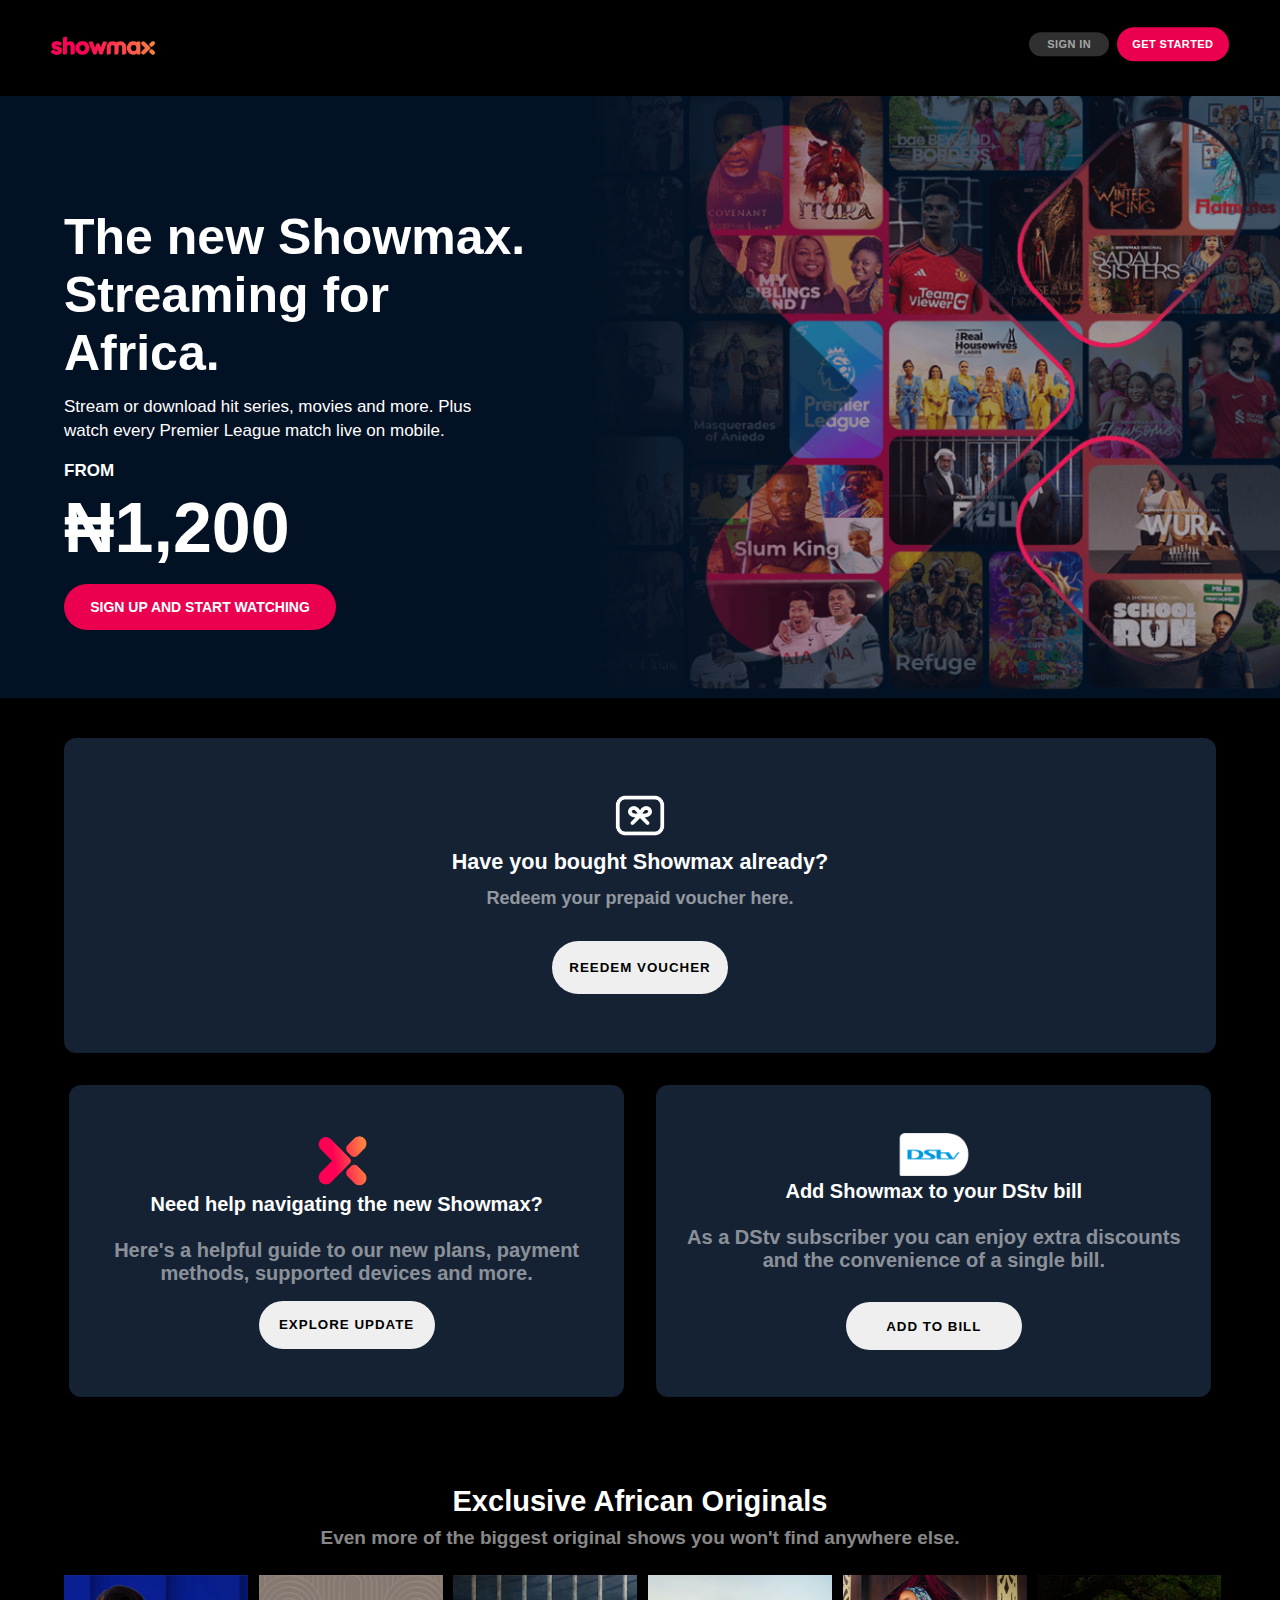
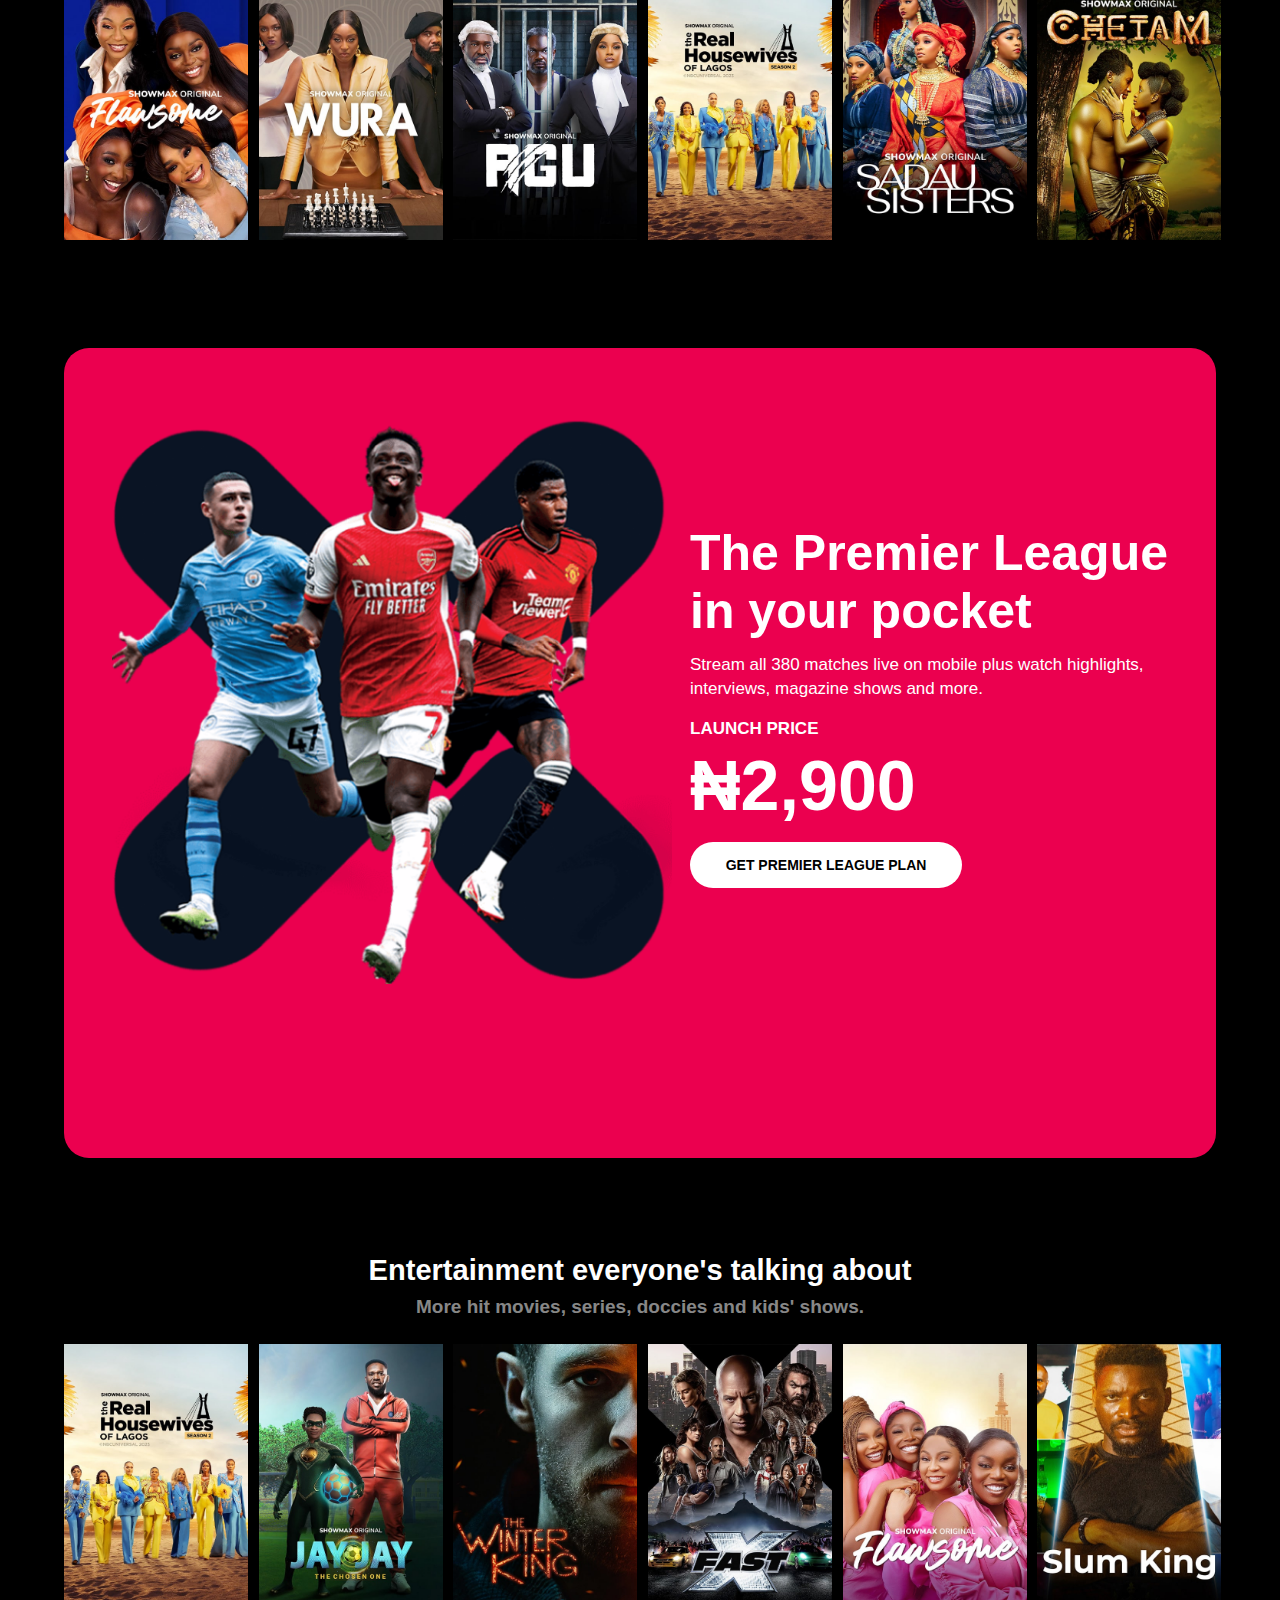
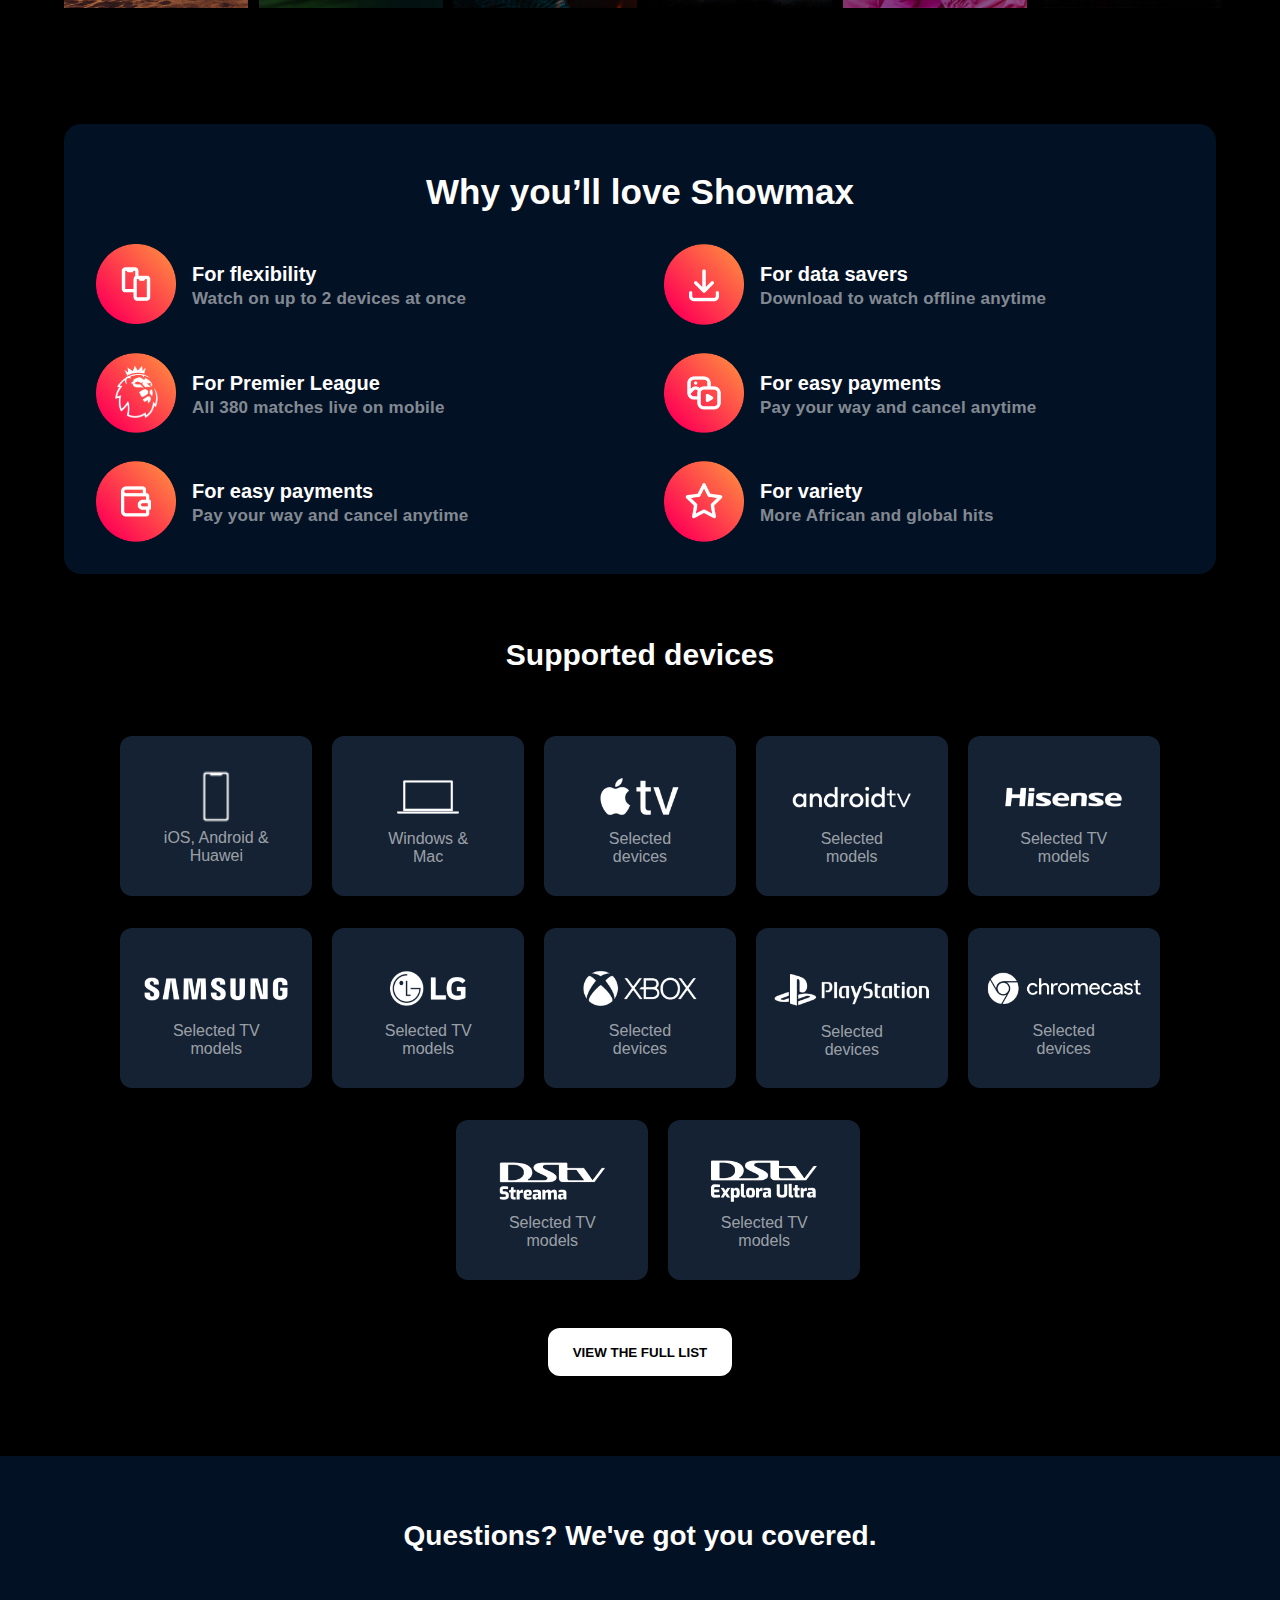
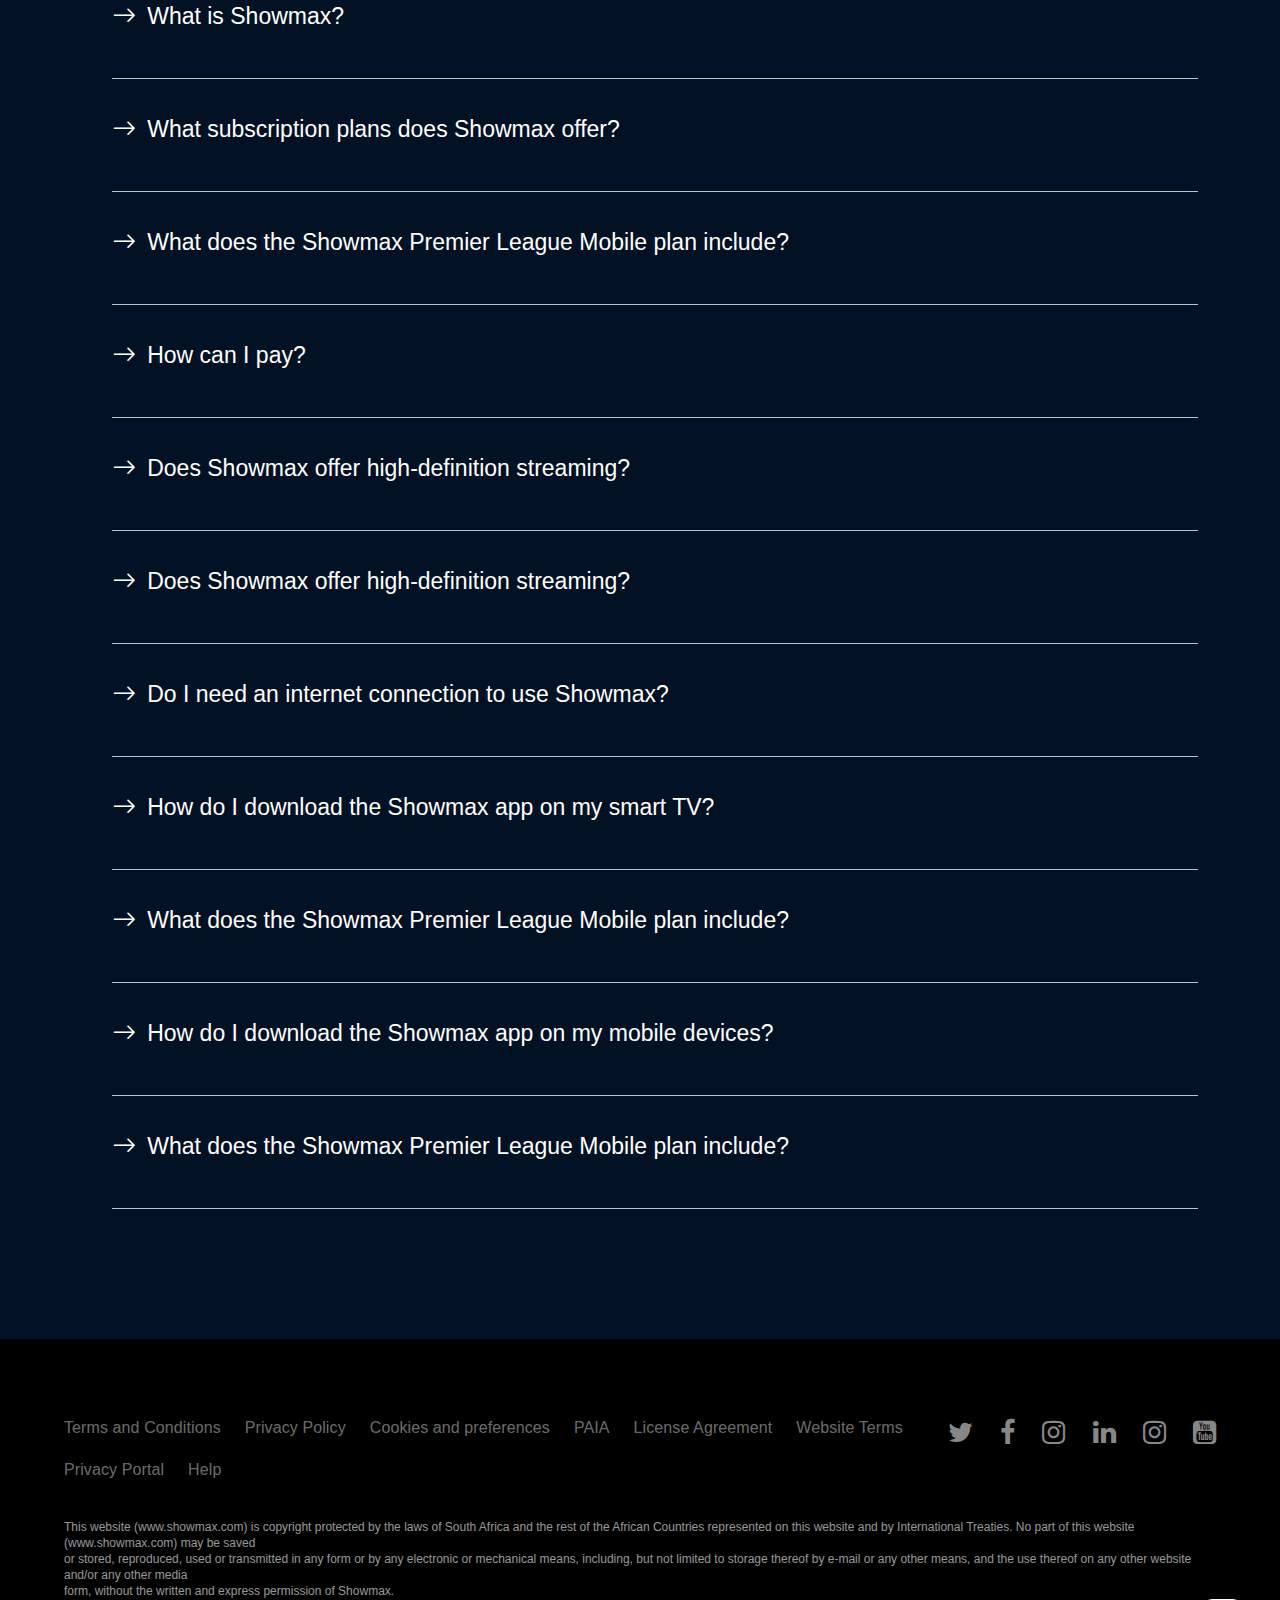
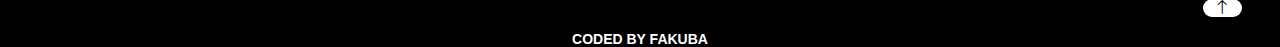
==== commit d1af2e20: "All updated files" ====
--- a/index.html
+++ b/index.html
@@ -10,6 +10,7 @@
 </head>
 <body>
     <!-- Header start -->
+    <p id="button"></p>
     <header>
         <nav>
             <div class="logo">
@@ -452,7 +453,7 @@
          <h3 class="owner">CODED BY FAKUBA</h3>
     </div>
  </div>
-
+<a href="#button"><i class="bi bi-arrow-up"></i></a>
 <!-- footer ends -->
 </body>
 <script>
--- a/index.css
+++ b/index.css
@@ -690,9 +690,23 @@
 }
 .owner{
 color: #fff;
-font-size: 20px;
-text-align: center;
-}
+font-size: 14px;
+text-align: center;
+}
+.bi-arrow-up{
+float: right;
+position: relative;
+left: -3%;
+margin-top: -3rem;
+border: none;
+background-color: #fff;
+width: 3%;
+text-align: center;
+height: -2rem; 
+border-radius: 100px;
+color: black;
+}
+
 /* footer ends */
 
 /* RESPONSIVENESS START */
@@ -1377,6 +1391,12 @@
 line-height: 1rem;
 }
 }
+@media only screen and (max-width:786px){
+    .bi-arrow-up{
+        width: 7%;
+        margin-top: -1.5rem;
+    }
+}
 
 
 /* footer  ends */
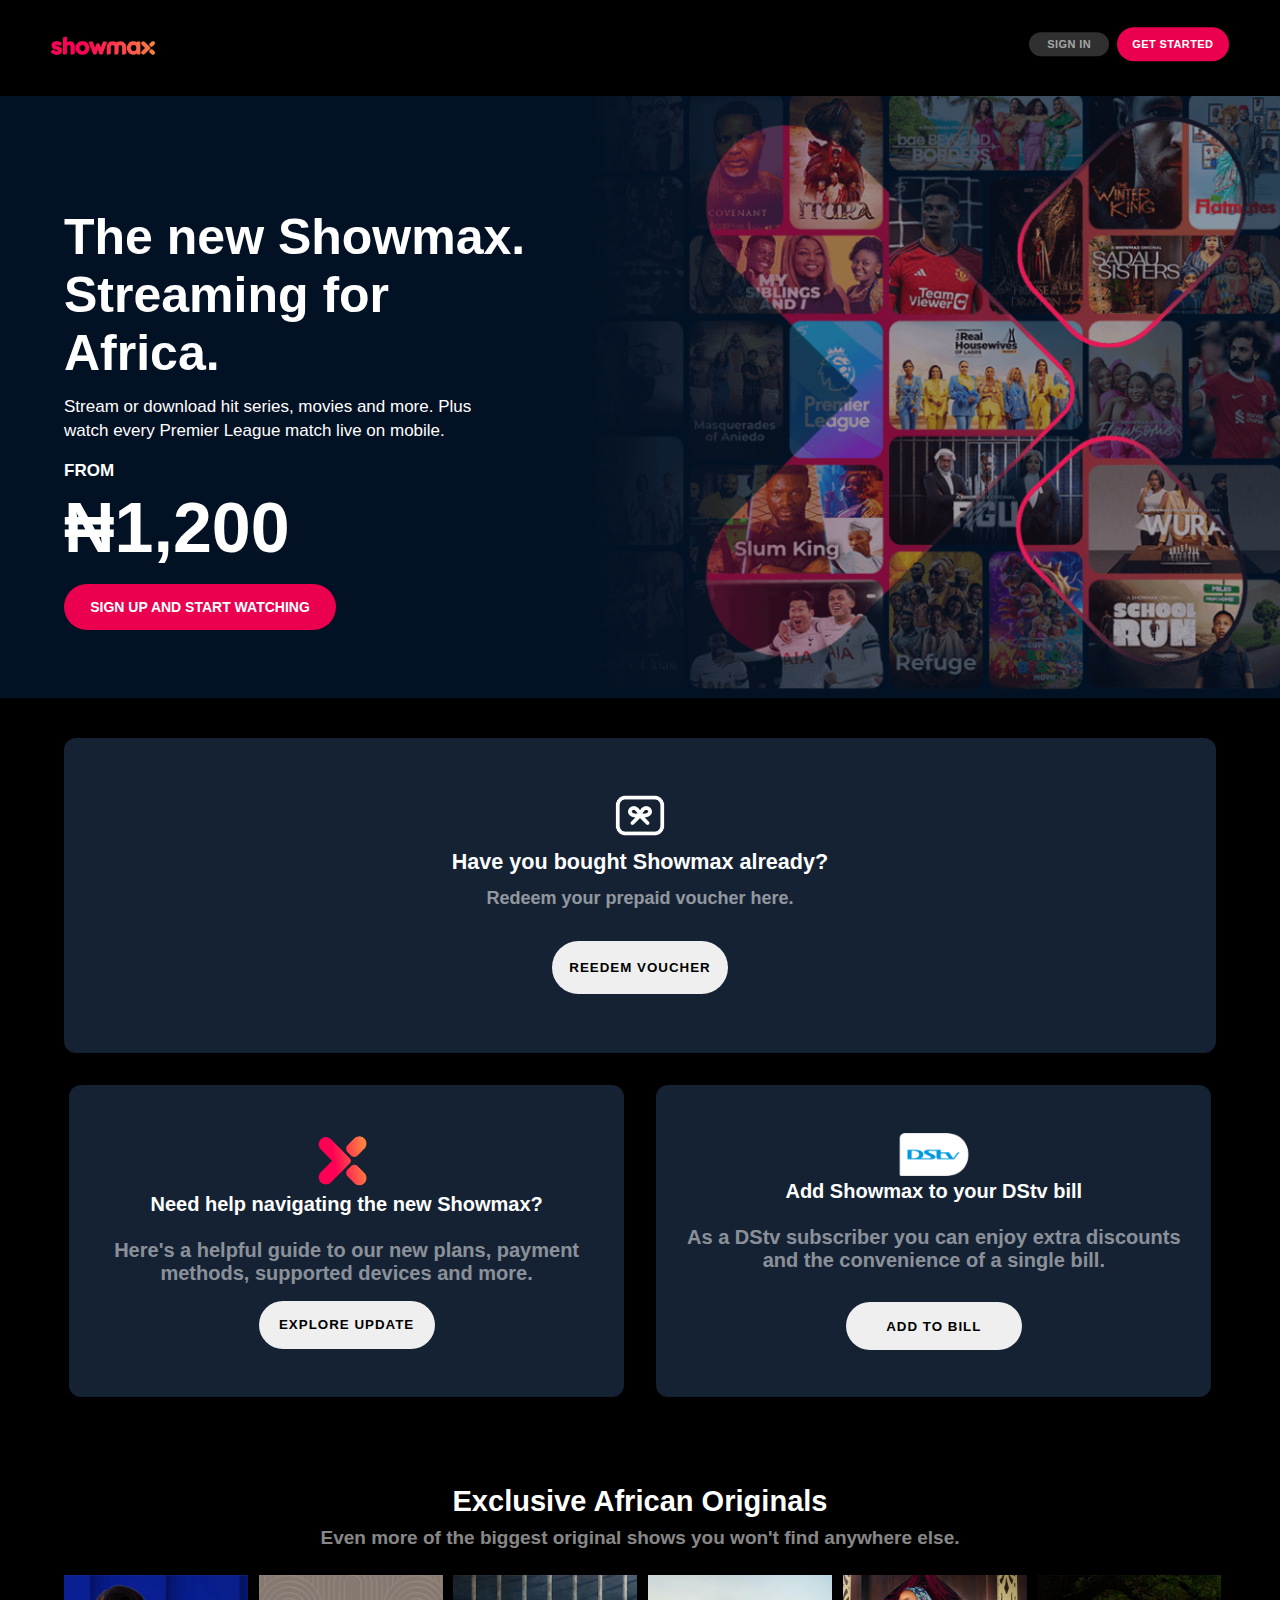
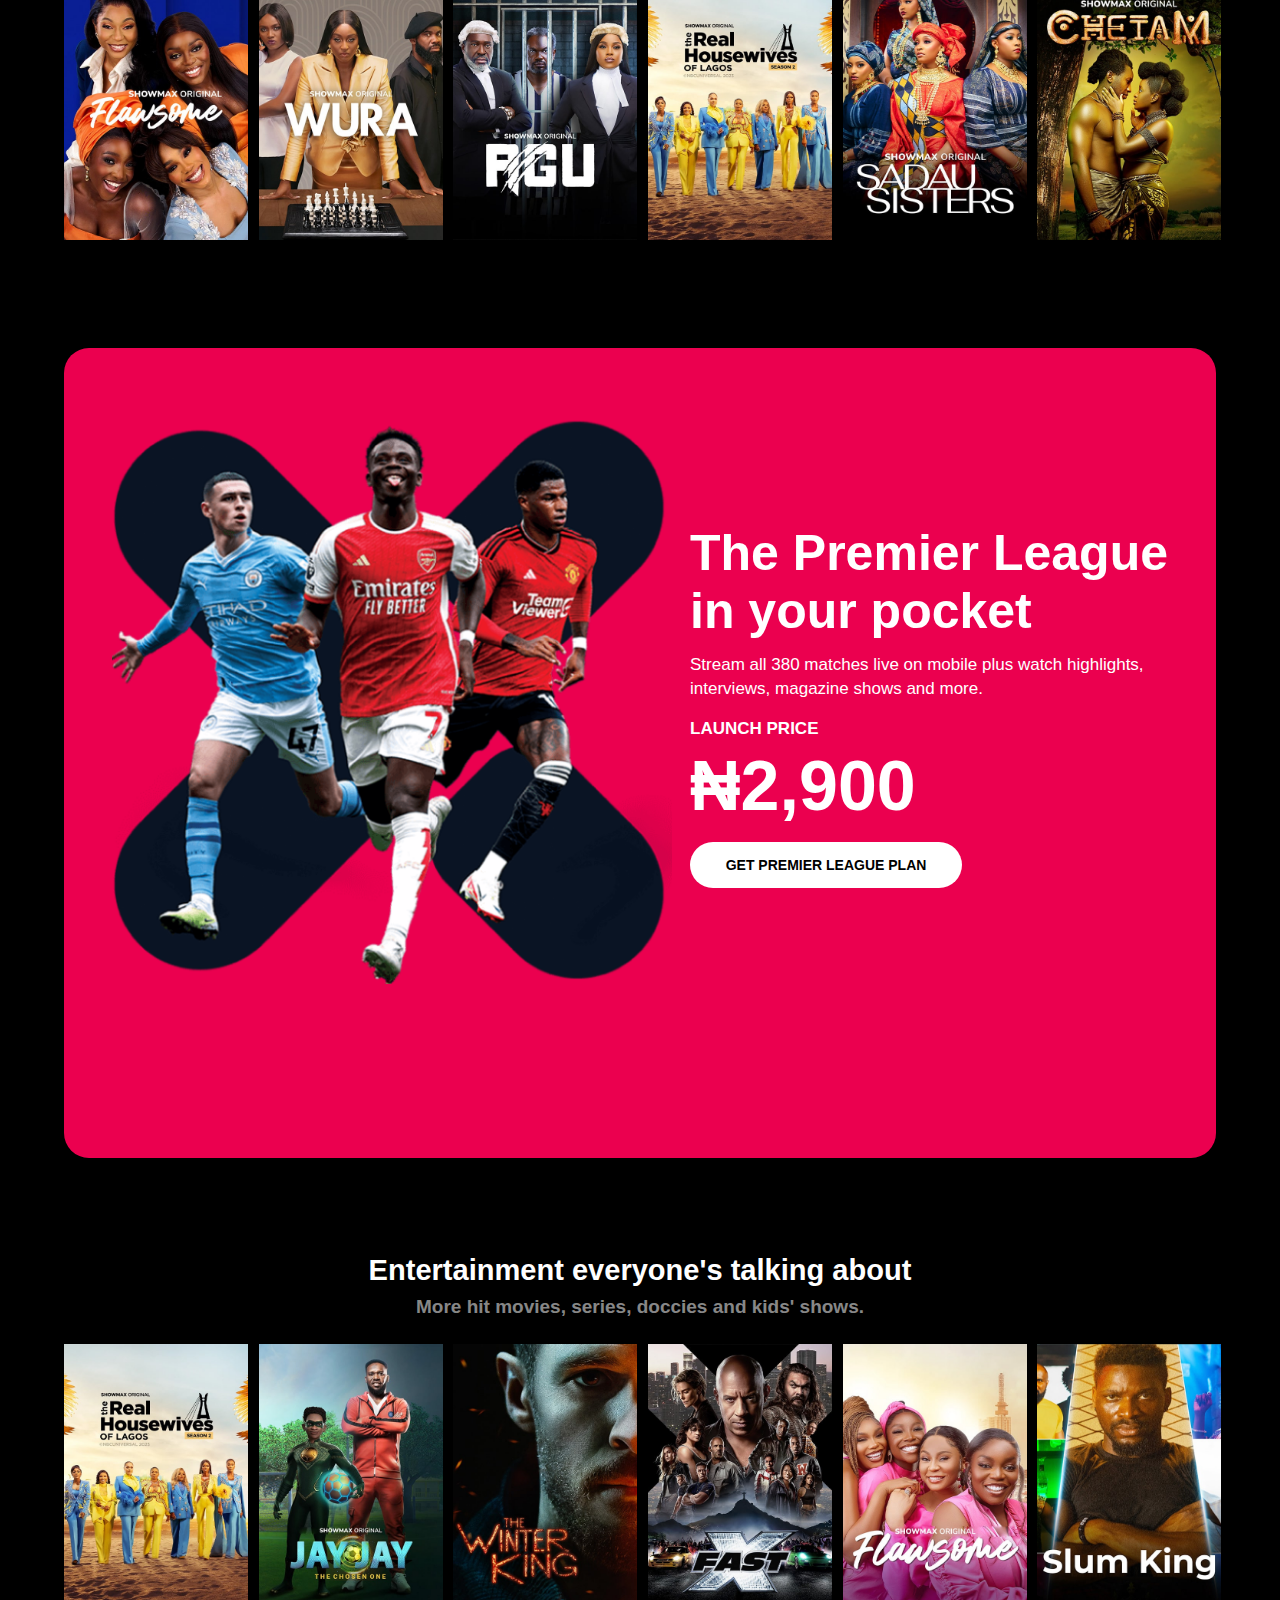
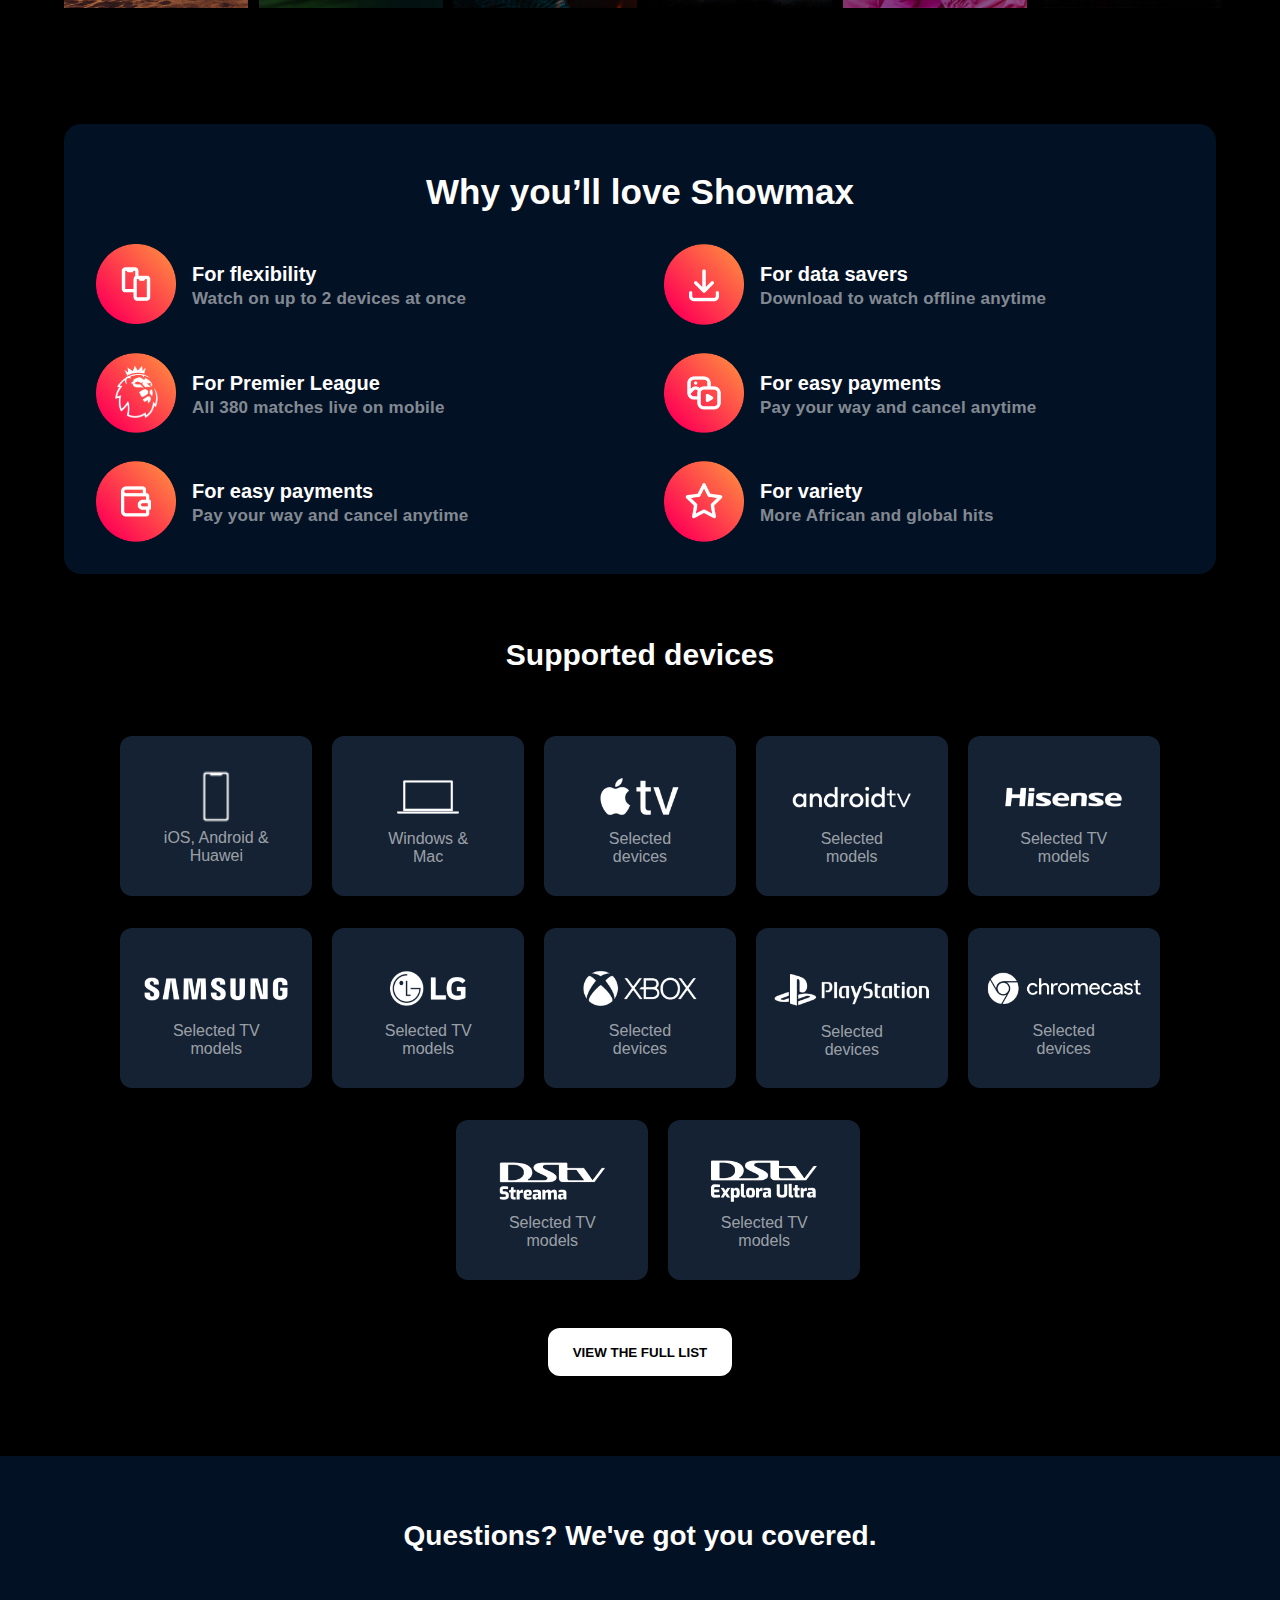
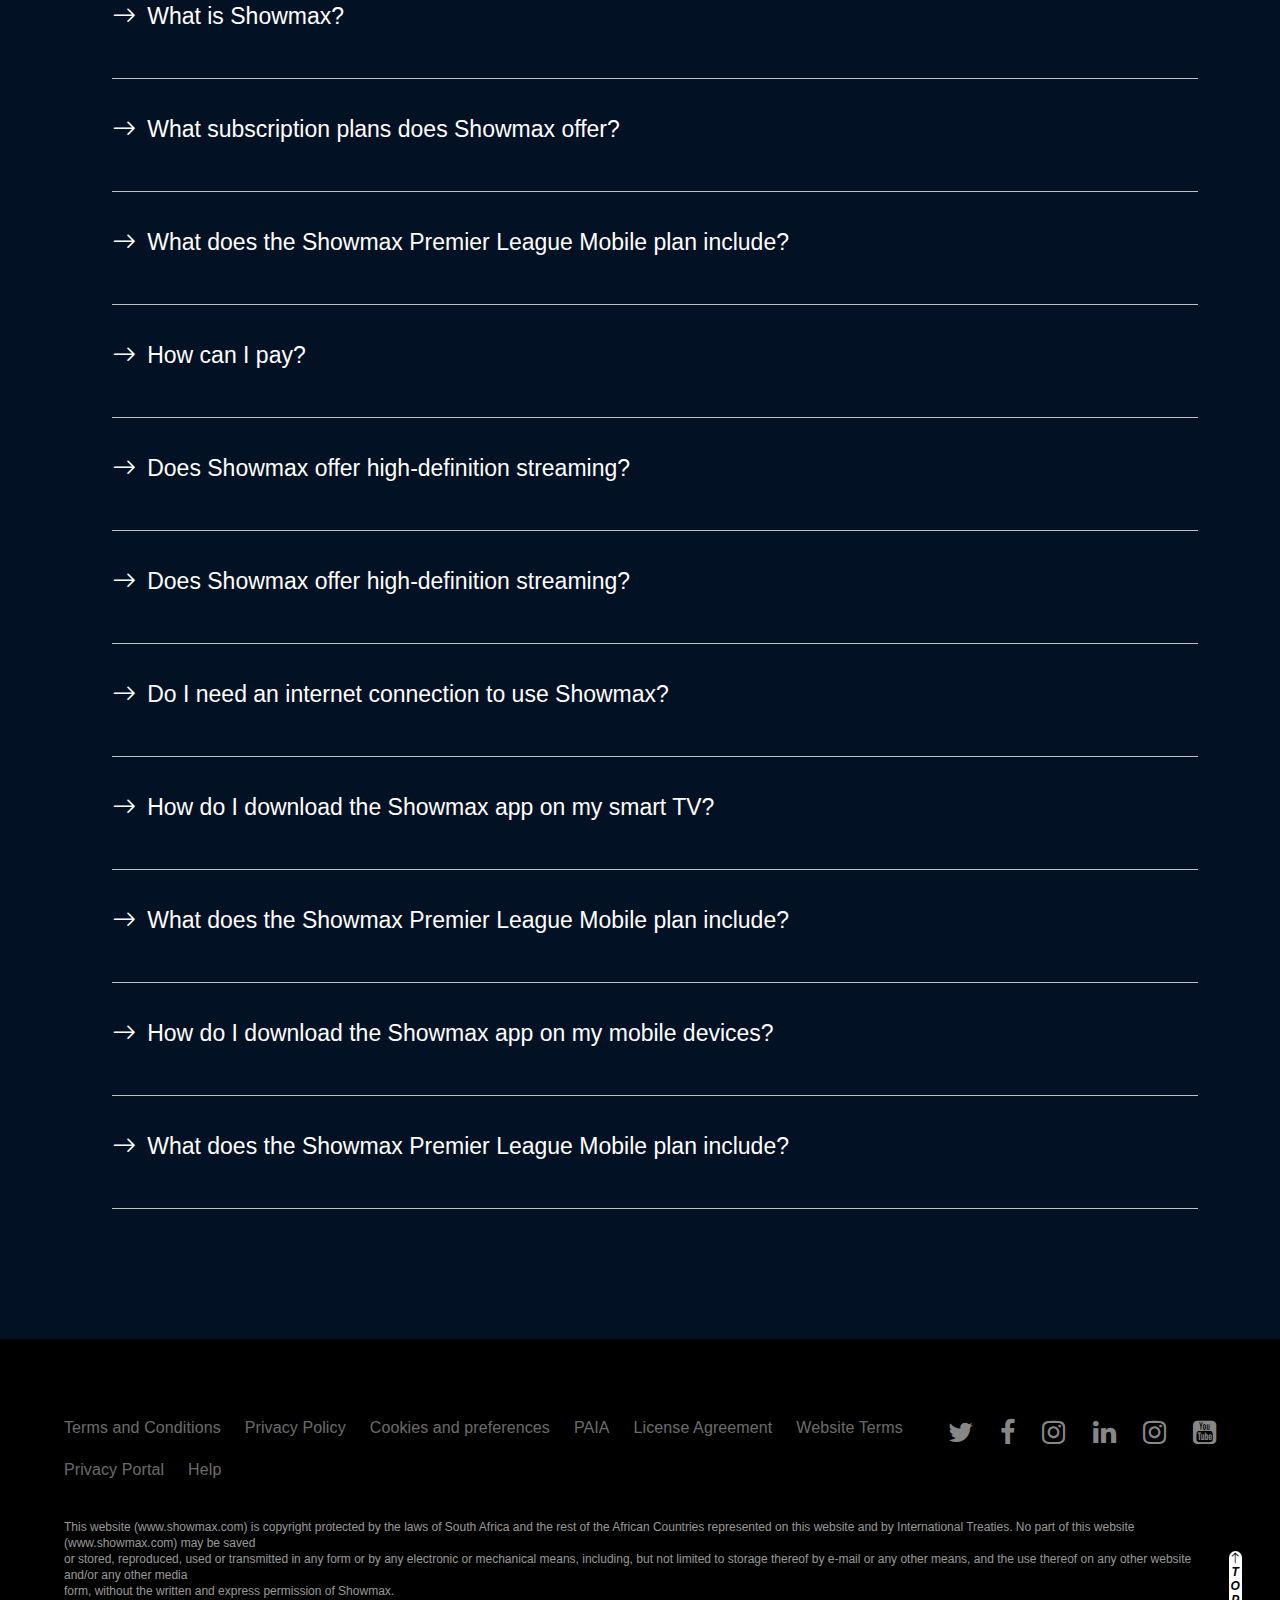
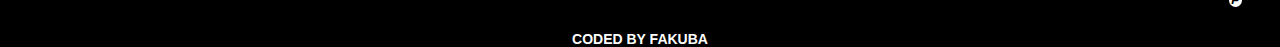
==== commit ccb12796: "All updated files" ====
--- a/index.html
+++ b/index.html
@@ -453,7 +453,8 @@
          <h3 class="owner">CODED BY FAKUBA</h3>
     </div>
  </div>
-<a href="#button"><i class="bi bi-arrow-up"></i></a>
+<a href="#button"><i class="bi bi-arrow-up"  style="font-size: 12px;"><br>T <br> O <br> P <br>
+</i></a>
 <!-- footer ends -->
 </body>
 <script>
--- a/index.css
+++ b/index.css
@@ -2,6 +2,9 @@
 padding: 0;
 margin: 0;
 box-sizing: border-box;
+}
+html{
+    scroll-behavior: smooth;
 }
 body{
 background-color: black;
@@ -697,14 +700,17 @@
 float: right;
 position: relative;
 left: -3%;
-margin-top: -3rem;
+margin-top: -6rem;
 border: none;
 background-color: #fff;
-width: 3%;
+width: 1%;
 text-align: center;
 height: -2rem; 
 border-radius: 100px;
 color: black;
+font-weight: 900;
+font-size: 12px;
+
 }
 
 /* footer ends */
@@ -1391,10 +1397,11 @@
 line-height: 1rem;
 }
 }
-@media only screen and (max-width:786px){
+@media only screen and (max-width:1200px){
     .bi-arrow-up{
-        width: 7%;
-        margin-top: -1.5rem;
+        width: 3%;
+        height: 4rem;
+        margin-top: -3rem;
     }
 }
 
